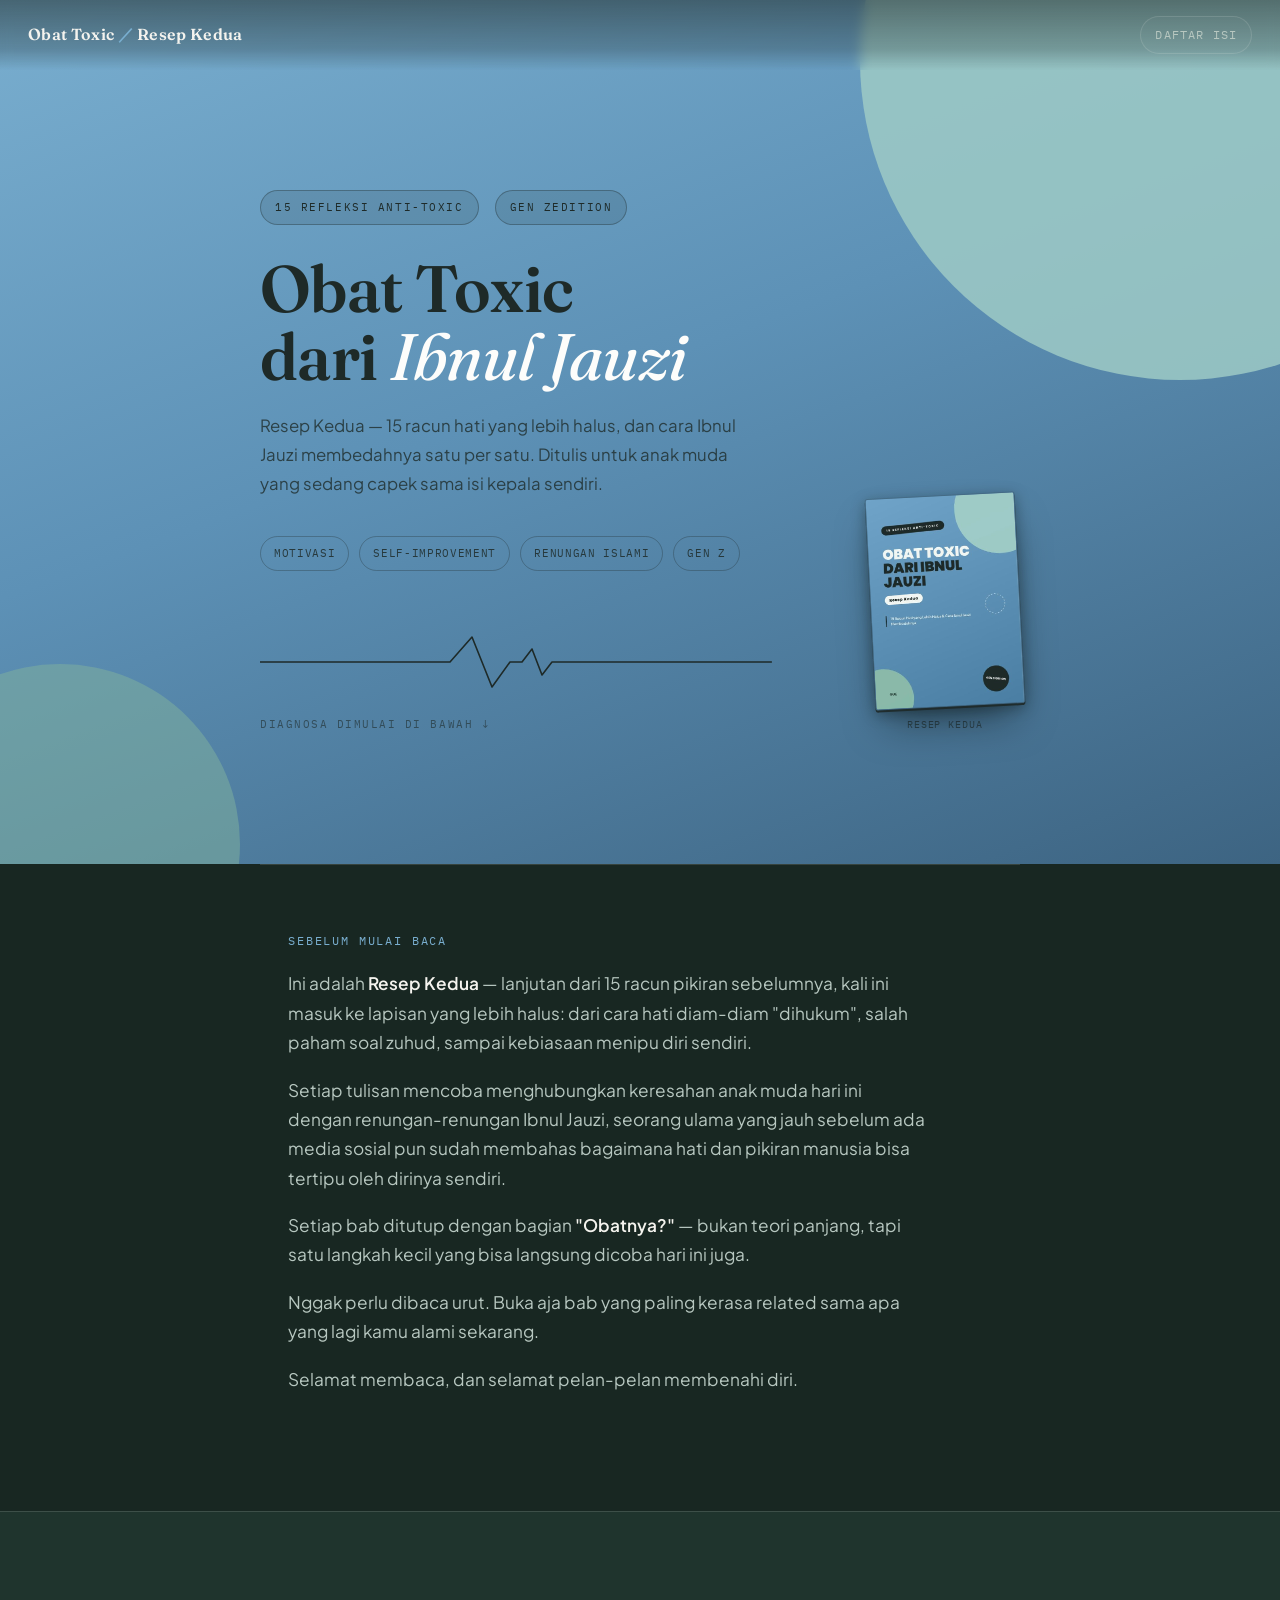
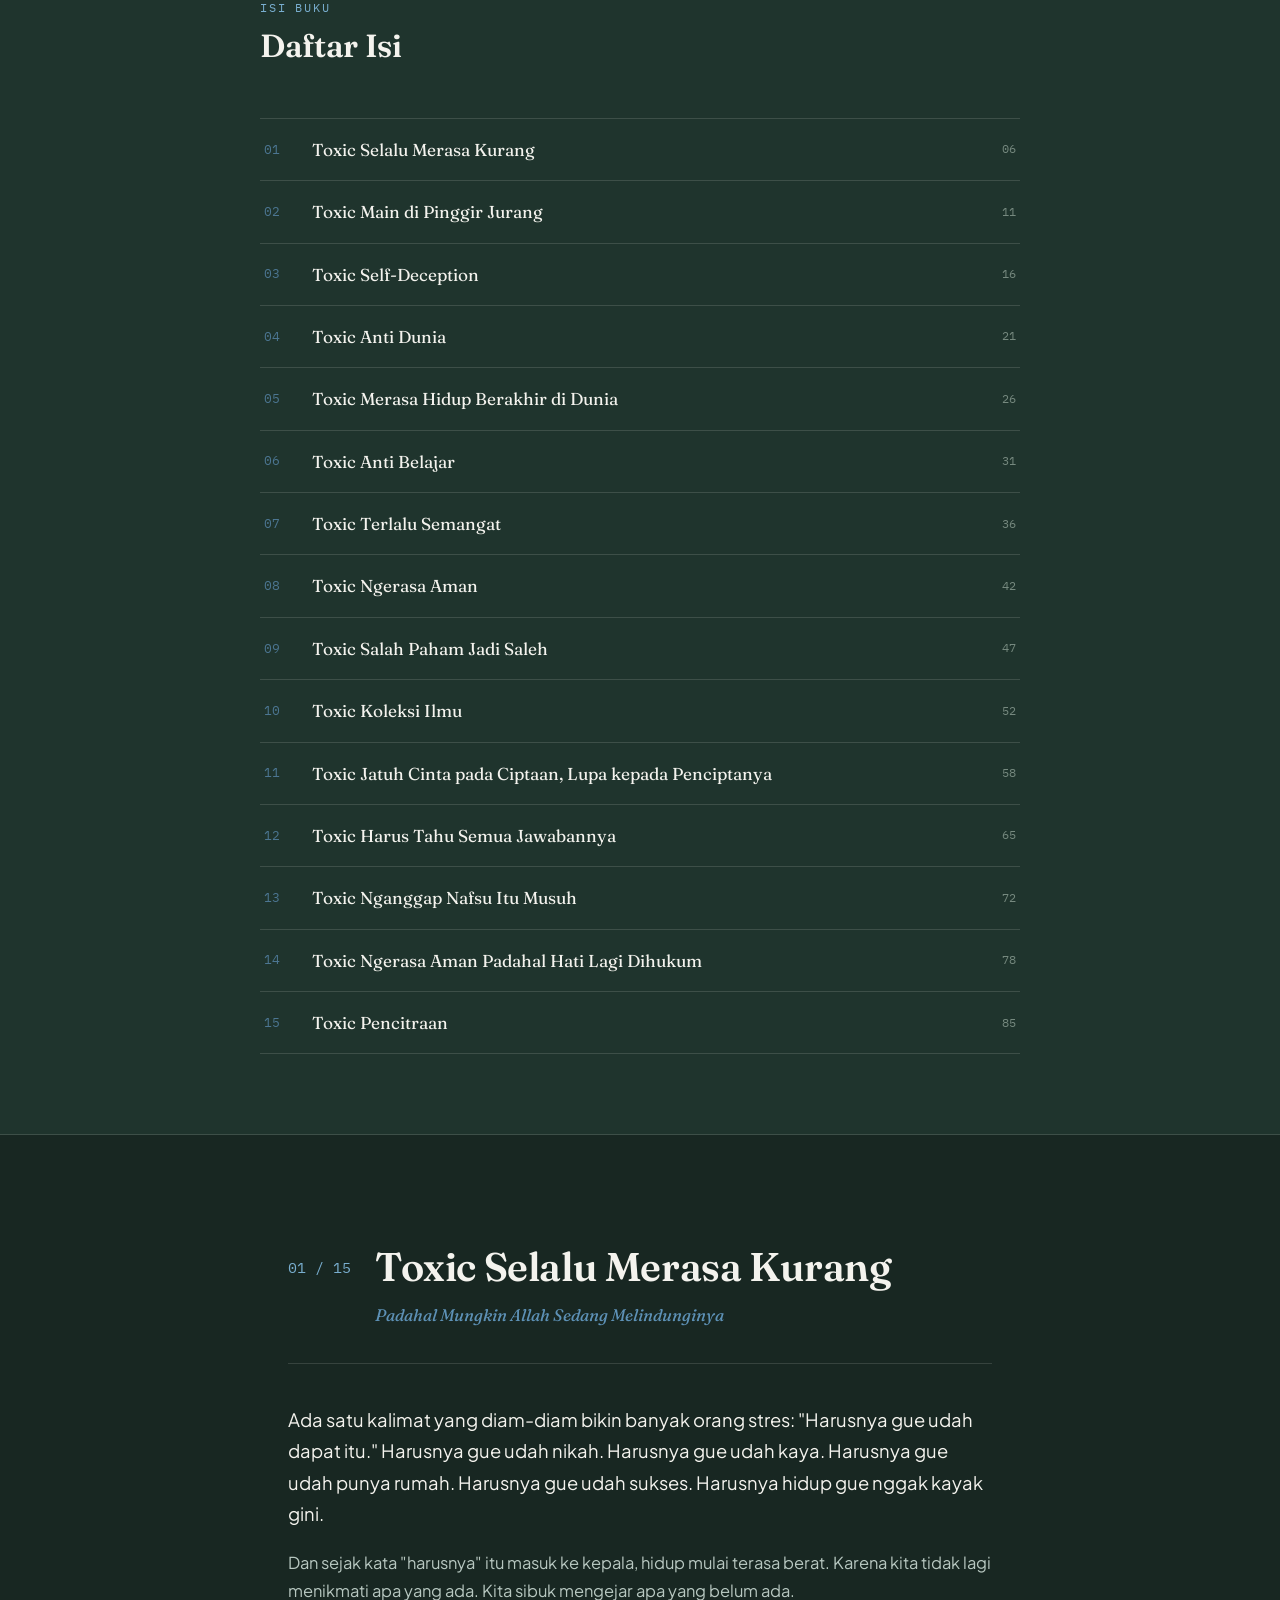
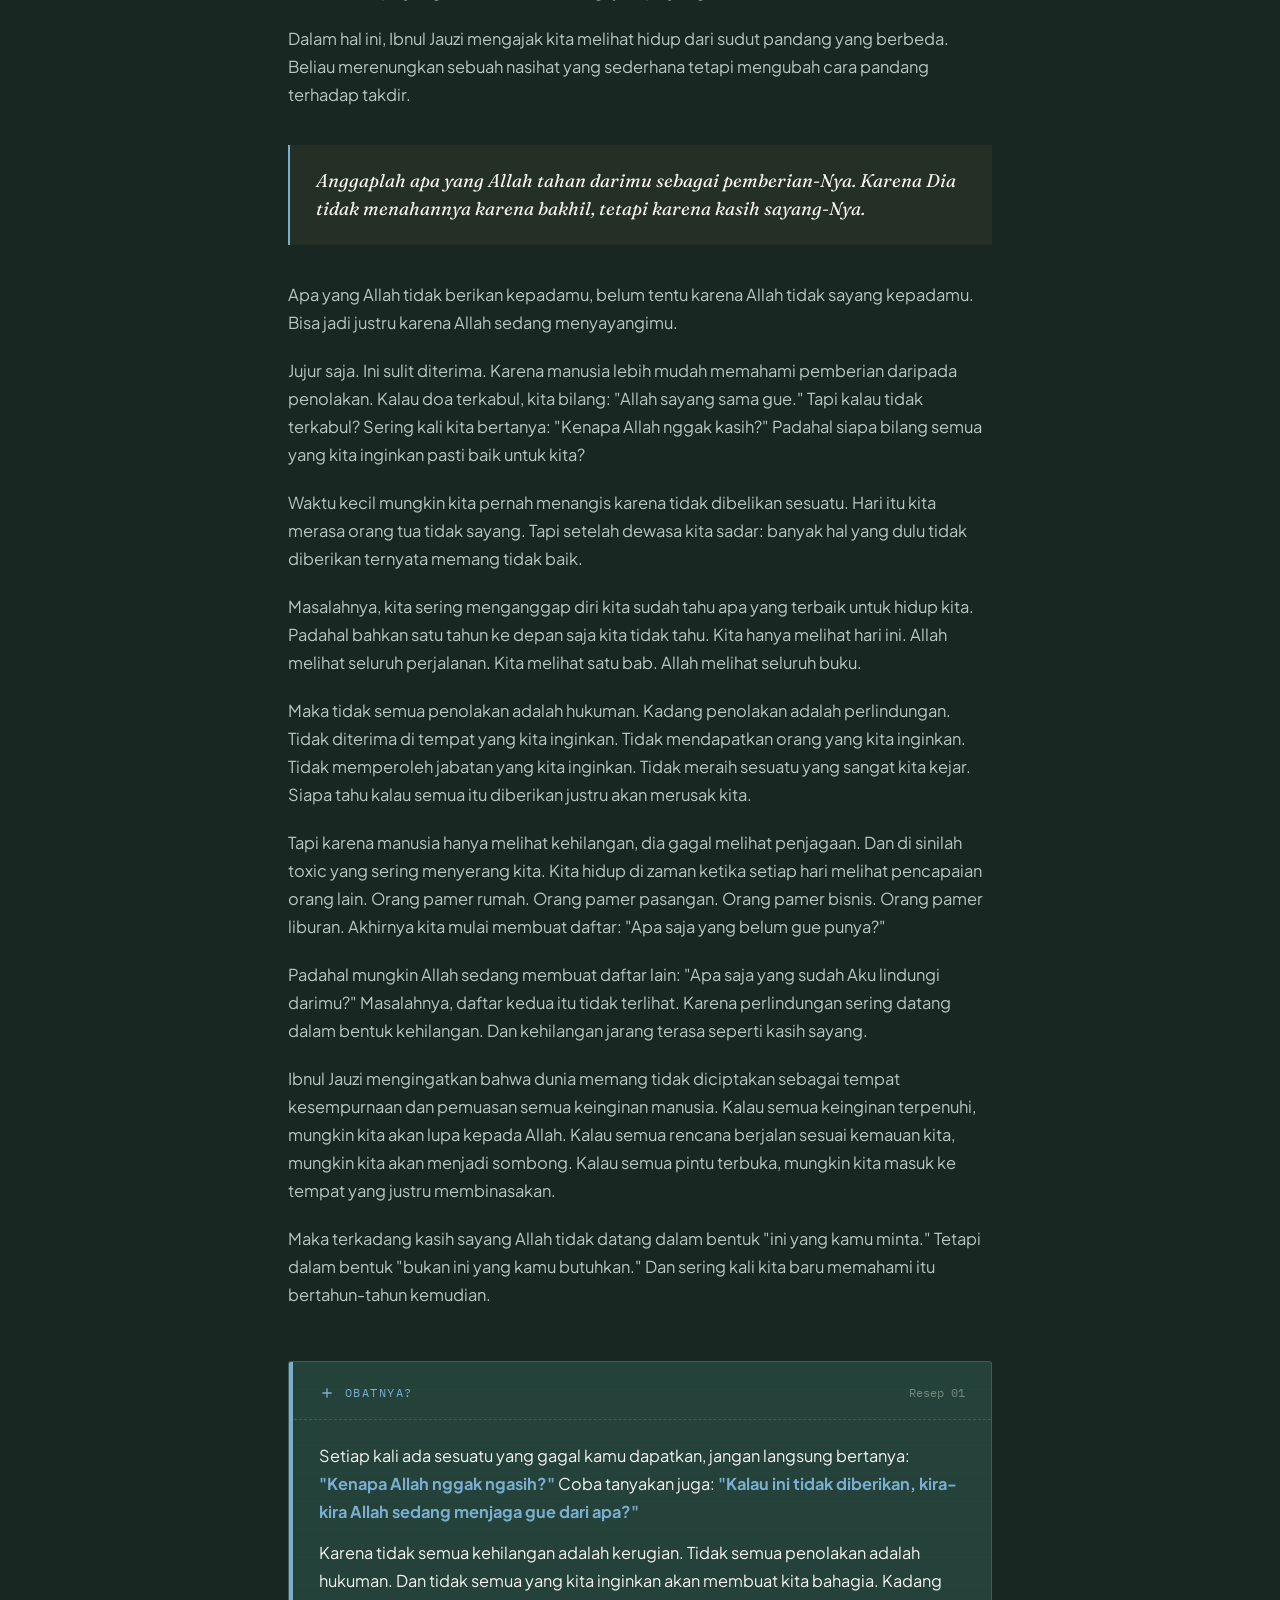
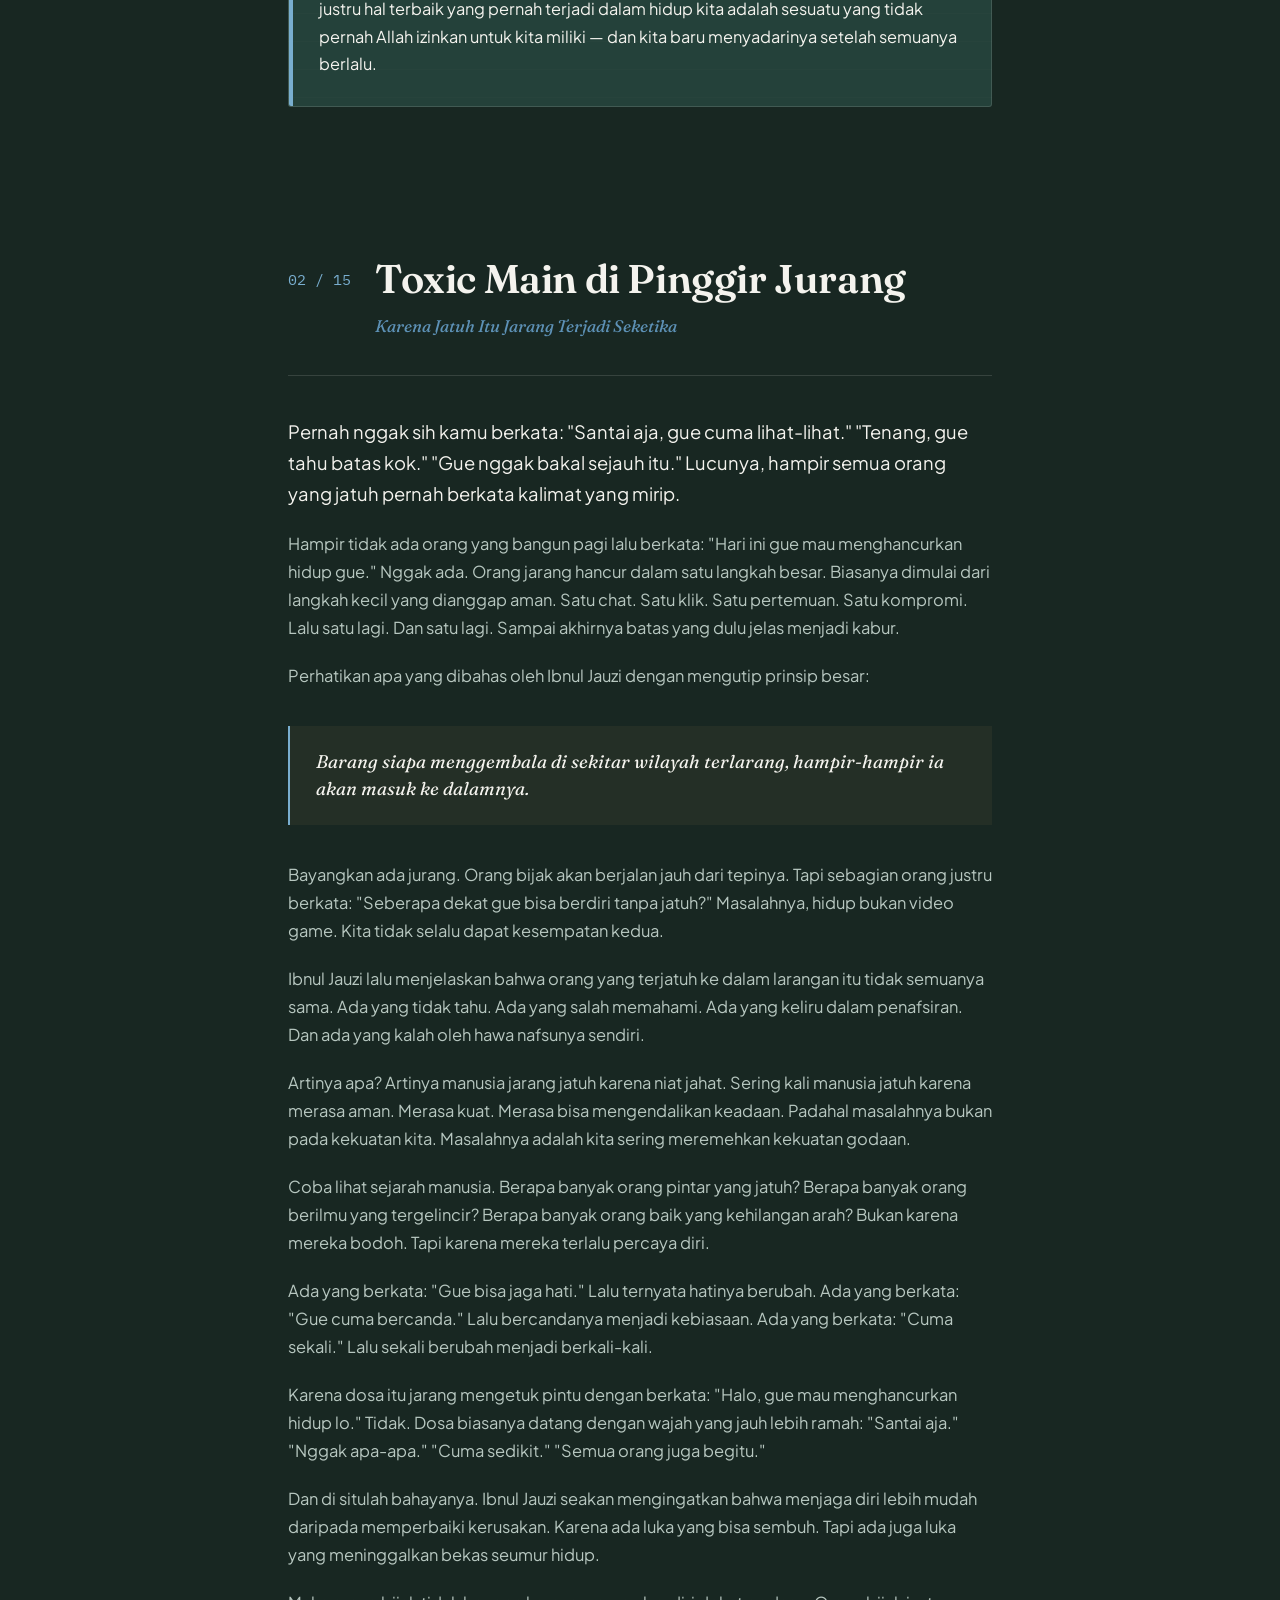
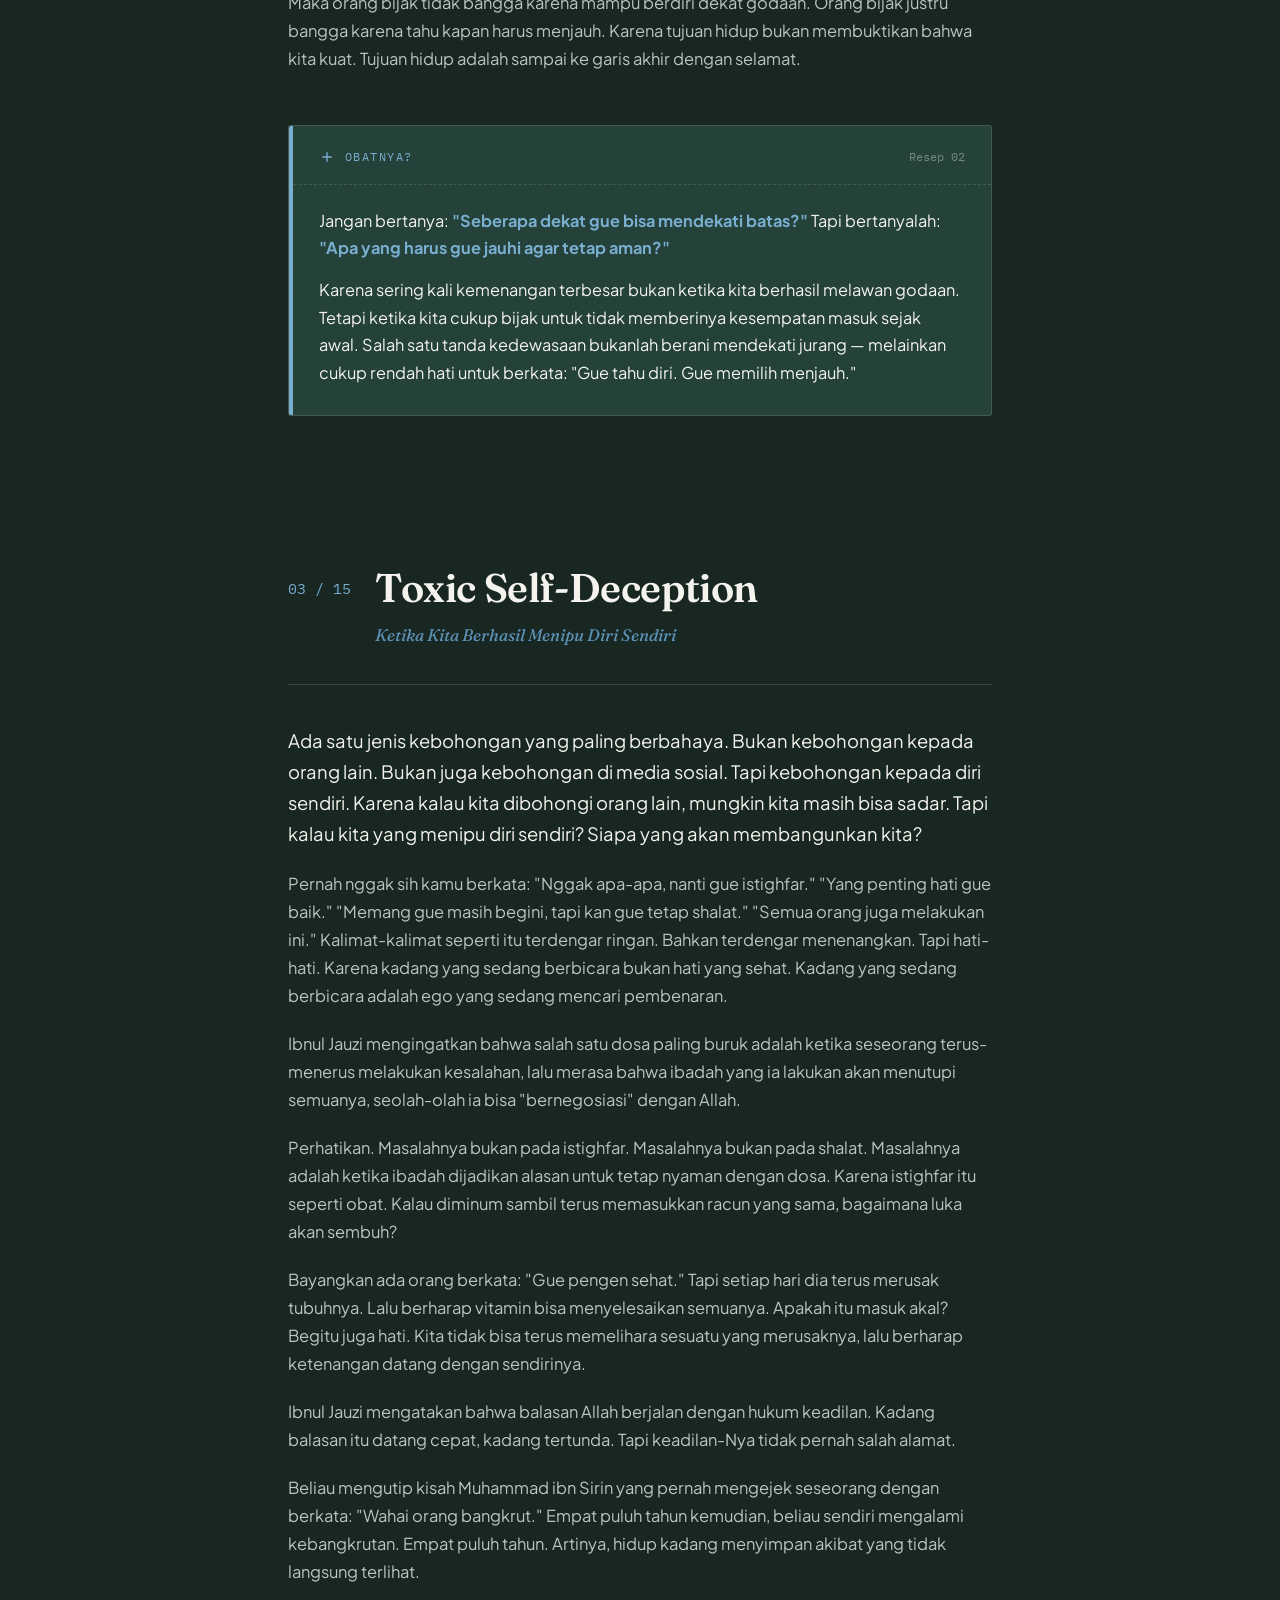
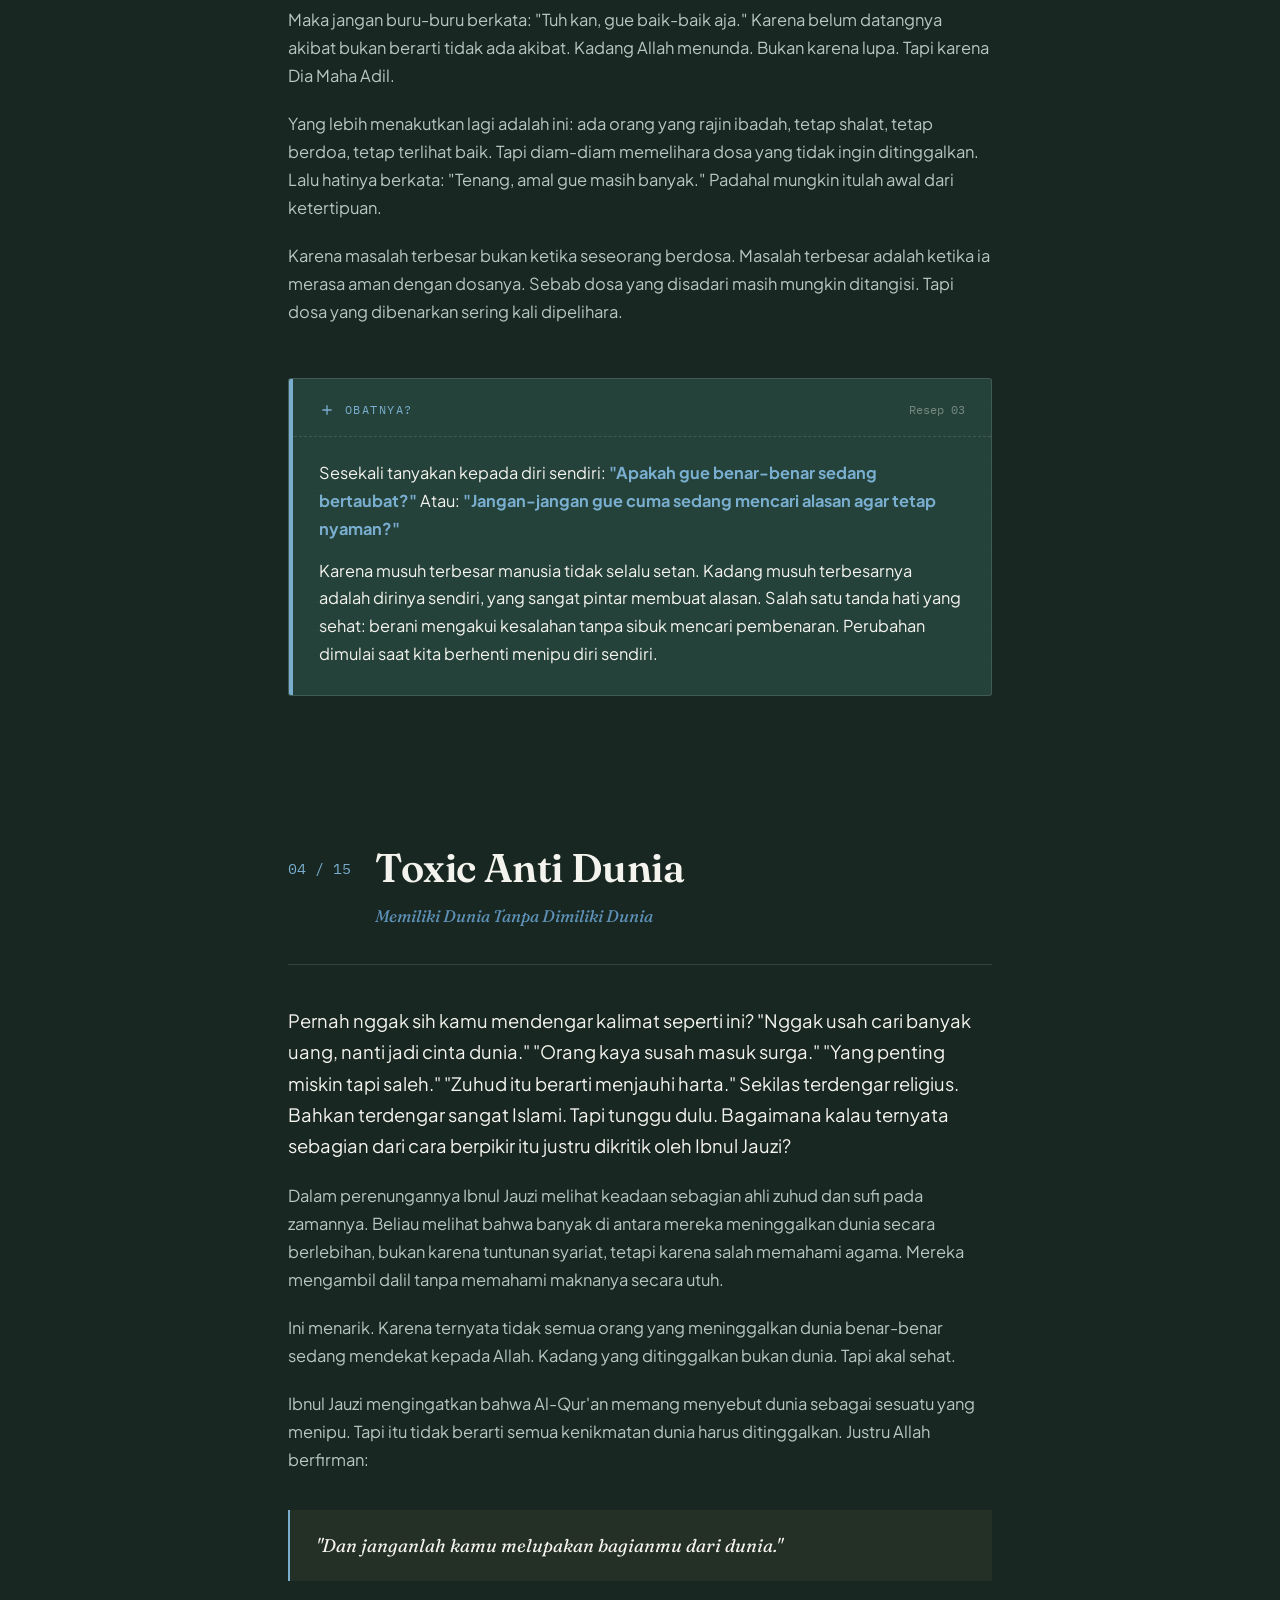
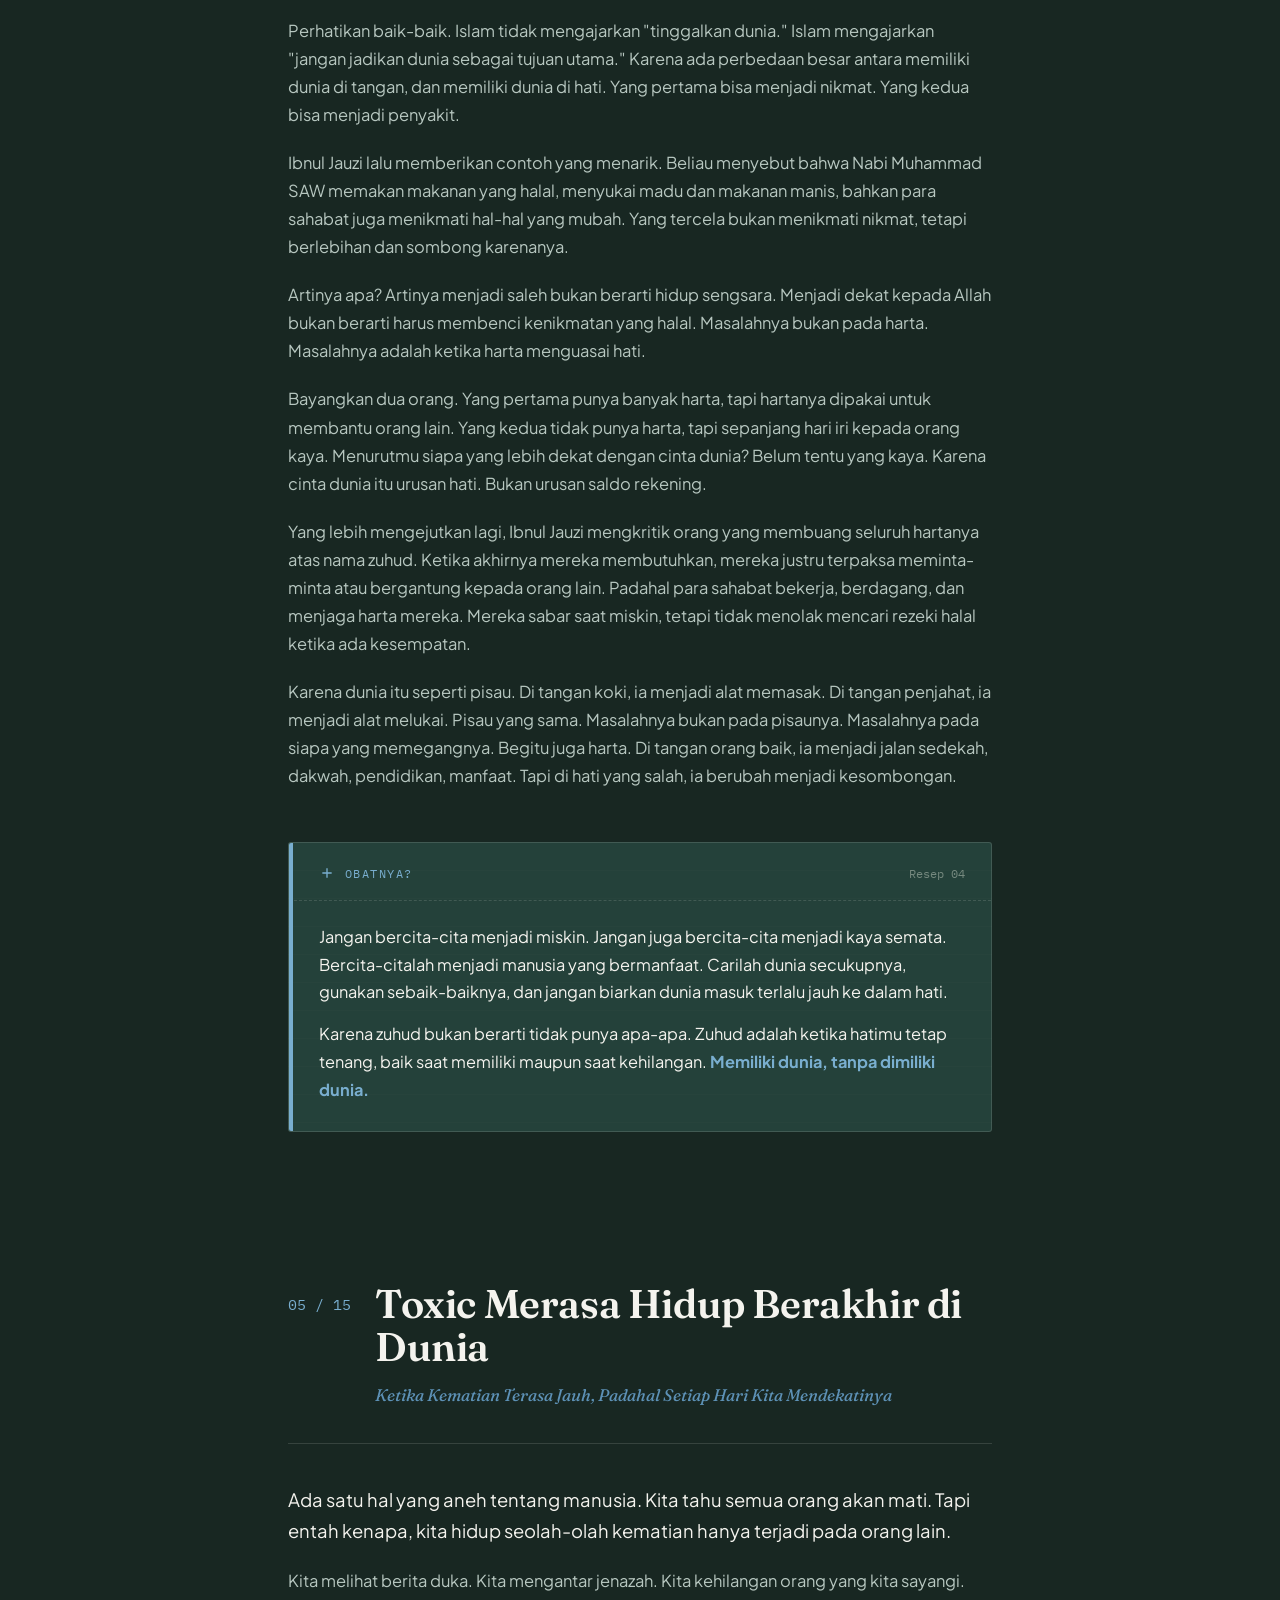
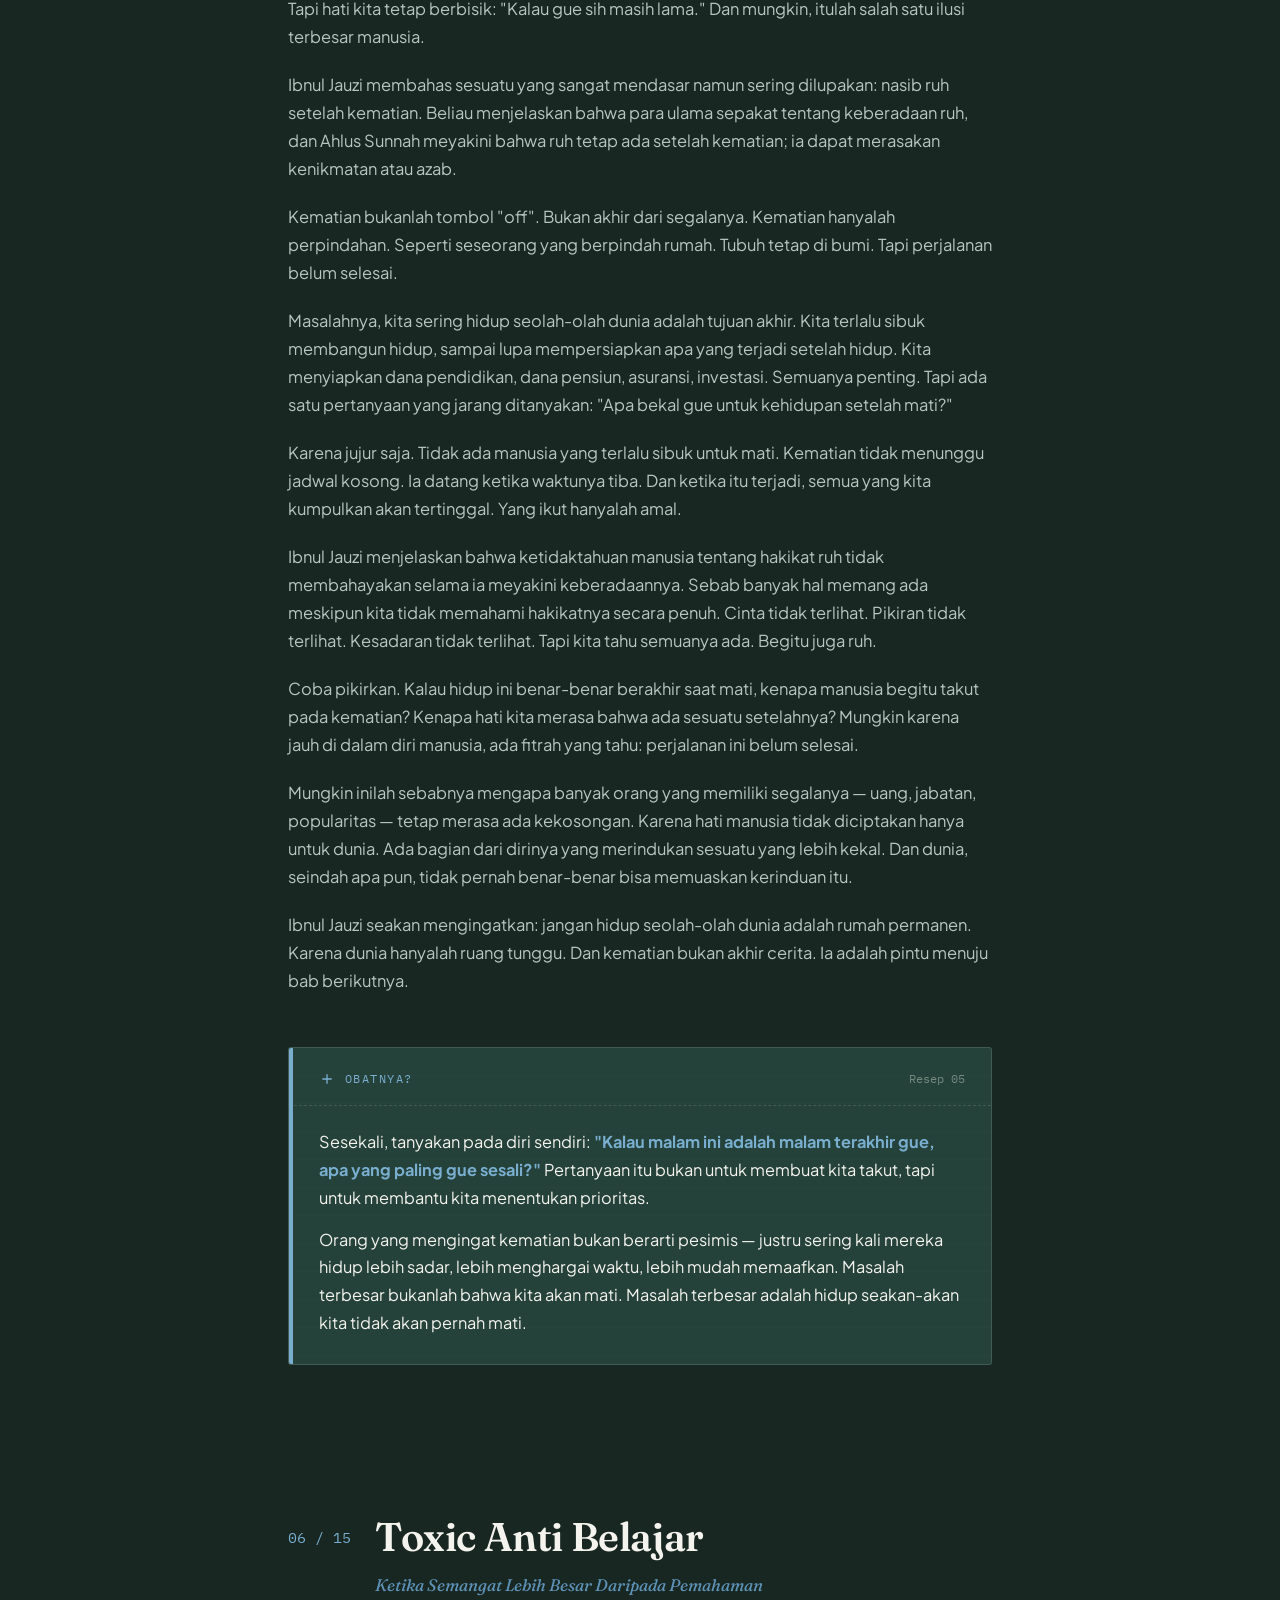
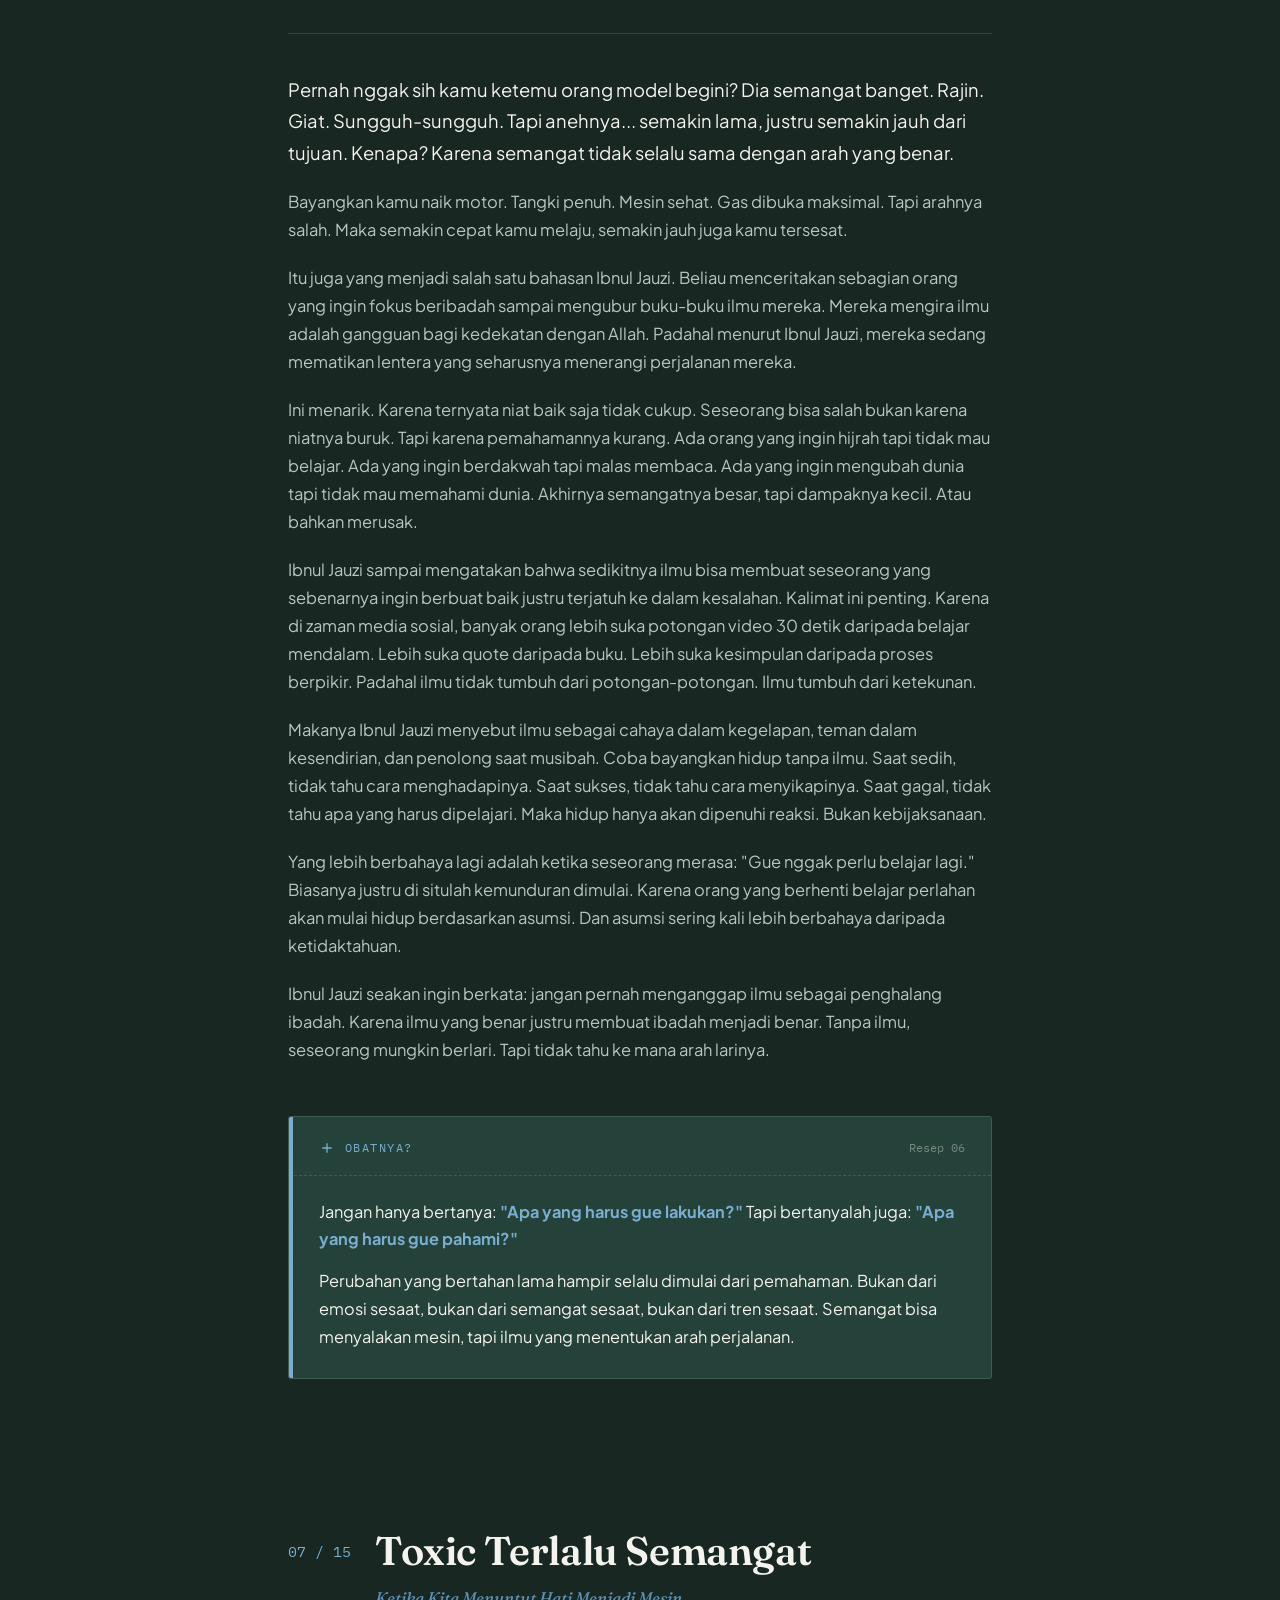
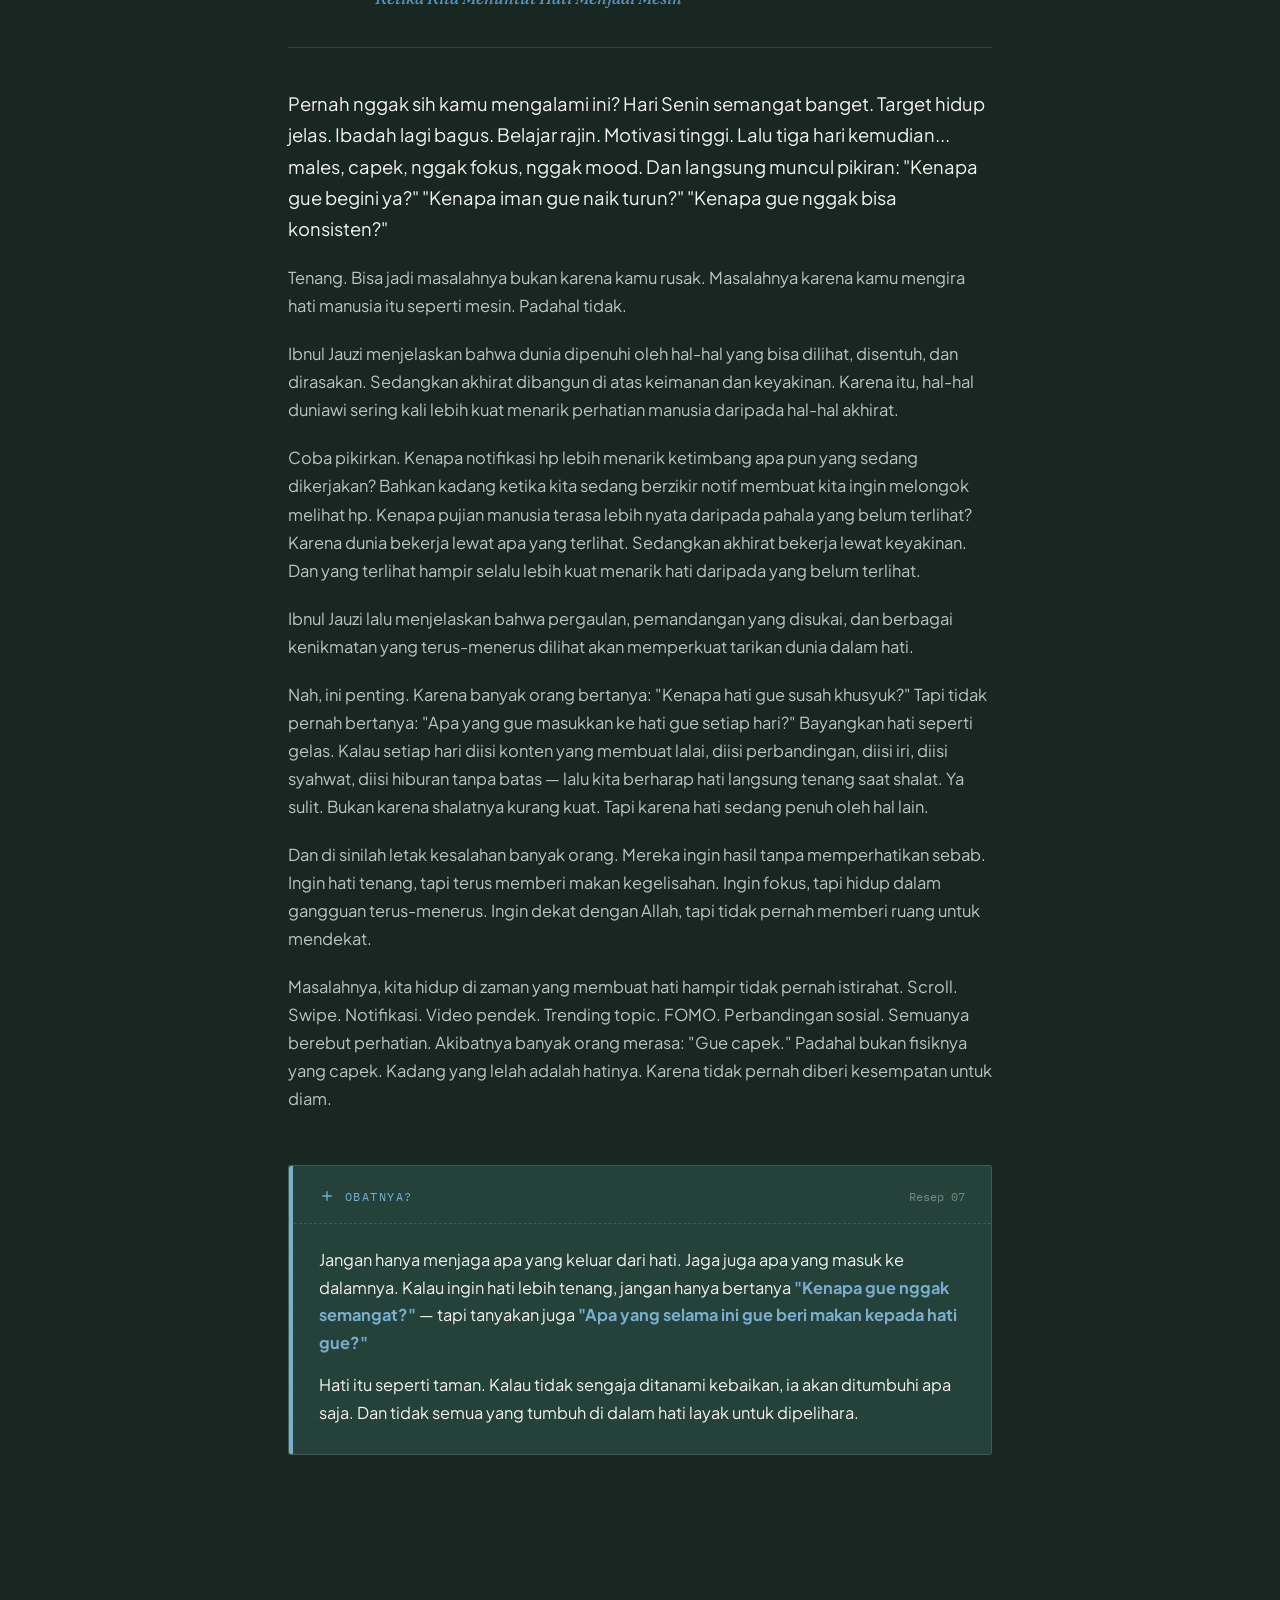
==== book.html @ f7cca3ee "Add files via upload" ====
<!DOCTYPE html>
<html lang="id">
<head>
<meta charset="UTF-8">
<meta name="viewport" content="width=device-width, initial-scale=1.0">
<title>Obat Toxic dari Ibnul Jauzi — Resep Kedua</title>
<link rel="preconnect" href="https://fonts.googleapis.com">
<link rel="preconnect" href="https://fonts.gstatic.com" crossorigin>
<link href="https://fonts.googleapis.com/css2?family=Fraunces:ital,opsz,wght@0,9..144,300;0,9..144,450;0,9..144,600;0,9..144,700;1,9..144,450;1,9..144,600&family=Plus+Jakarta+Sans:ital,wght@0,400;0,500;0,600;0,700;1,400&family=IBM+Plex+Mono:wght@400;500&display=swap" rel="stylesheet">
<style>
  :root{
    /* palette pulled directly from the book cover */
    --bg: #182722;
    --bg-alt: #1f342d;
    --panel: #24413a;
    --line: rgba(242,241,235,0.14);
    --ink: #f4f3ee;
    --ink-dim: #b7c7c0;
    --ink-faint: #76897f;
    --blue: #5d91b6;
    --blue-light: #79aecf;
    --blue-deep: #3d6482;
    --mint: #9ecbc6;
    --mint-deep: #7fb09f;
    --amber: #79aecf;      /* repointed to cover blue for label/accent text */
    --amber-dim: #4c7692;  /* repointed to cover blue-deep */
    --navy: #1e2a28;       /* the dark stamp/title-bar navy from the cover */
    --radius: 2px;
    --wrap: 760px;
  }

  *{box-sizing:border-box;}
  html{scroll-behavior:smooth;}
  body{
    margin:0;
    background:var(--bg);
    color:var(--ink);
    font-family:'Plus Jakarta Sans', sans-serif;
    line-height:1.7;
    -webkit-font-smoothing:antialiased;
  }
  ::selection{background:var(--amber); color:#1a1108;}

  h1,h2,h3,.display{
    font-family:'Fraunces', serif;
    font-weight:600;
    letter-spacing:-0.01em;
    color:var(--ink);
    margin:0;
  }

  .label{
    font-family:'IBM Plex Mono', monospace;
    font-size:0.72rem;
    letter-spacing:0.16em;
    text-transform:uppercase;
    color:var(--amber);
  }

  a{color:inherit;}
  img{max-width:100%;}

  /* ===== background texture ===== */
  body::before{
    content:"";
    position:fixed; inset:0;
    background:
      radial-gradient(ellipse 900px 500px at 15% -5%, rgba(93,145,182,0.22), transparent 60%),
      radial-gradient(ellipse 700px 600px at 100% 20%, rgba(158,203,198,0.12), transparent 55%);
    pointer-events:none;
    z-index:0;
  }

  /* ===== top nav ===== */
  .topbar{
    position:fixed; top:0; left:0; right:0;
    z-index:50;
    display:flex; align-items:center; justify-content:space-between;
    padding:16px 28px;
    background:linear-gradient(180deg, rgba(30,42,40,0.55), rgba(30,42,40,0.28) 70%, transparent);
    backdrop-filter:blur(6px);
  }
  .topbar .brand{
    font-family:'Fraunces', serif;
    font-weight:600;
    font-size:1rem;
    letter-spacing:0.02em;
  }
  .topbar .brand span{color:var(--amber);}
  .topbar .nav-toggle{
    font-family:'IBM Plex Mono', monospace;
    font-size:0.72rem;
    letter-spacing:0.1em;
    text-transform:uppercase;
    border:1px solid var(--line);
    padding:8px 14px;
    border-radius:20px;
    color:var(--ink-dim);
    cursor:pointer;
    background:rgba(255,255,255,0.02);
    transition:border-color .2s, color .2s;
  }
  .nav-toggle:hover{border-color:var(--amber); color:var(--amber);}

  /* ===== side index (desktop) ===== */
  .index-panel{
    position:fixed;
    top:0; right:-320px;
    width:300px; height:100%;
    background:var(--bg-alt);
    border-left:1px solid var(--line);
    z-index:60;
    padding:90px 26px 40px;
    overflow-y:auto;
    transition:right .35s cubic-bezier(.6,0,.2,1);
  }
  .index-panel.open{right:0;}
  .index-panel .label{margin-bottom:18px; display:block;}
  .index-list{list-style:none; margin:0; padding:0;}
  .index-list li{border-bottom:1px solid var(--line);}
  .index-list a{
    display:flex; gap:12px; align-items:baseline;
    padding:11px 2px;
    font-size:0.88rem;
    color:var(--ink-dim);
    text-decoration:none;
    transition:color .2s, padding-left .2s;
  }
  .index-list a:hover{color:var(--mint); padding-left:6px;}
  .index-list .num{
    font-family:'IBM Plex Mono', monospace;
    font-size:0.72rem;
    color:var(--amber-dim);
    flex-shrink:0;
  }
  .index-backdrop{
    position:fixed; inset:0; background:rgba(0,0,0,0.4);
    z-index:55; opacity:0; pointer-events:none; transition:opacity .3s;
  }
  .index-backdrop.open{opacity:1; pointer-events:auto;}

  /* ===== hero ===== */
  .hero{
    position:relative; z-index:1;
    min-height:96vh;
    display:flex; flex-direction:column; justify-content:center;
    padding:150px 28px 90px;
    overflow:hidden;
    background:linear-gradient(160deg, var(--blue-light) 0%, var(--blue) 45%, var(--blue-deep) 100%);
    isolation:isolate;
  }
  .hero::before, .hero::after{
    content:"";
    position:absolute;
    border-radius:50%;
    z-index:0;
    pointer-events:none;
  }
  .hero::before{
    width:640px; height:640px;
    top:-260px; right:-220px;
    background:var(--mint);
    opacity:0.85;
  }
  .hero::after{
    width:360px; height:360px;
    bottom:-160px; left:-120px;
    background:var(--mint-deep);
    opacity:0.55;
  }
  .hero-content{
    position:relative; z-index:2;
    max-width:var(--wrap);
    margin:0 auto;
    width:100%;
  }
  .hero .eyebrow{
    display:flex; align-items:center; gap:16px;
    margin-bottom:30px;
    flex-wrap:wrap;
  }
  .eyebrow .badge{
    display:inline-block;
    font-family:'IBM Plex Mono', monospace;
    font-size:0.7rem;
    letter-spacing:0.14em;
    text-transform:uppercase;
    color:var(--navy);
    background:rgba(30,42,40,0.12);
    border:1px solid rgba(30,42,40,0.35);
    padding:7px 14px;
    border-radius:20px;
  }
  .hero-grid{
    display:flex;
    align-items:flex-end;
    gap:40px;
  }
  .hero-text{flex:1; min-width:260px;}
  .hero h1{
    font-size:clamp(2.4rem, 6.4vw, 4.1rem);
    line-height:1.03;
    font-weight:600;
    color:var(--navy);
  }
  .hero h1 em{
    font-style:italic;
    font-weight:450;
    color:#fdfdfb;
  }
  .hero .sub{
    margin-top:22px;
    max-width:480px;
    color:rgba(30,42,40,0.78);
    font-size:1.05rem;
  }
  .hero .meta-row{
    margin-top:38px;
    display:flex; flex-wrap:wrap; gap:10px;
  }
  .pill{
    font-family:'IBM Plex Mono', monospace;
    font-size:0.7rem;
    letter-spacing:0.06em;
    text-transform:uppercase;
    border:1px solid rgba(30,42,40,0.3);
    padding:7px 13px;
    border-radius:20px;
    color:rgba(30,42,40,0.85);
  }

  /* small book cover thumbnail beside the title */
  .book-thumb{
    flex-shrink:0;
    width:150px;
    display:flex;
    flex-direction:column;
    align-items:center;
    gap:10px;
  }
  .book-thumb img{
    width:100%;
    display:block;
    border-radius:3px;
    box-shadow:
      0 2px 0 rgba(30,42,40,0.9),
      0 22px 40px -12px rgba(10,16,15,0.55),
      0 4px 14px rgba(10,16,15,0.35);
    transform:rotate(-3deg);
    transition:transform .35s ease;
    border:1px solid rgba(30,42,40,0.25);
  }
  .book-thumb:hover img{transform:rotate(0deg) translateY(-4px);}
  .book-thumb .cap{
    font-family:'IBM Plex Mono', monospace;
    font-size:0.62rem;
    letter-spacing:0.1em;
    text-transform:uppercase;
    color:rgba(30,42,40,0.65);
    text-align:center;
  }
  @media (max-width:640px){
    .hero-grid{flex-direction:column-reverse; align-items:flex-start; gap:26px;}
    .book-thumb{width:118px; align-self:flex-start;}
  }

  /* pulse line */
  .pulse-wrap{
    margin-top:56px;
    width:100%;
    max-width:560px;
  }
  .pulse-wrap svg{width:100%; height:auto; display:block;}
  .pulse-line{
    fill:none;
    stroke:var(--navy);
    stroke-width:1.6;
    stroke-linecap:round;
    stroke-linejoin:round;
    stroke-dasharray:600;
    stroke-dashoffset:600;
    animation:draw 3.2s ease-out forwards .3s;
  }
  @keyframes draw{ to{stroke-dashoffset:0;} }
  .scroll-cue{
    margin-top:18px;
    font-family:'IBM Plex Mono', monospace;
    font-size:0.68rem;
    letter-spacing:0.14em;
    text-transform:uppercase;
    color:rgba(30,42,40,0.6);
  }

  /* ===== intro / sebelum mulai baca ===== */
  .intro{
    position:relative; z-index:1;
    max-width:var(--wrap);
    margin:0 auto;
    padding:60px 28px 100px;
    border-top:1px solid var(--line);
  }
  .intro .label{margin-bottom:22px;}
  .intro p{
    font-size:1.08rem;
    color:var(--ink-dim);
    max-width:640px;
  }
  .intro p + p{margin-top:18px;}
  .intro strong{color:var(--ink); font-weight:600;}

  /* ===== table of contents ===== */
  .toc{
    position:relative; z-index:1;
    background:var(--bg-alt);
    border-top:1px solid var(--line);
    border-bottom:1px solid var(--line);
    padding:80px 28px;
  }
  .toc-inner{max-width:var(--wrap); margin:0 auto;}
  .toc .label{margin-bottom:8px;}
  .toc h2{font-size:2rem; margin-bottom:44px; font-weight:600;}
  .toc-grid{
    display:grid;
    grid-template-columns:1fr;
    border-top:1px solid var(--line);
  }
  .toc-item{
    display:flex; align-items:center; gap:22px;
    padding:16px 4px;
    border-bottom:1px solid var(--line);
    text-decoration:none;
    transition:padding-left .25s;
  }
  .toc-item:hover{padding-left:10px;}
  .toc-item:hover .toc-title{color:var(--mint);}
  .toc-item .toc-num{
    font-family:'IBM Plex Mono', monospace;
    font-size:0.8rem;
    color:var(--amber-dim);
    width:26px;
    flex-shrink:0;
  }
  .toc-item .toc-title{
    font-family:'Fraunces', serif;
    font-size:1.08rem;
    color:var(--ink);
    transition:color .2s;
    flex:1;
  }
  .toc-item .toc-page{
    font-family:'IBM Plex Mono', monospace;
    font-size:0.75rem;
    color:var(--ink-faint);
  }

  /* ===== chapters ===== */
  .chapter{
    position:relative; z-index:1;
    max-width:var(--wrap);
    margin:0 auto;
    padding:110px 28px 40px;
    scroll-margin-top:80px;
    opacity:0; transform:translateY(18px);
    transition:opacity .7s ease, transform .7s ease;
  }
  .chapter.in-view{opacity:1; transform:translateY(0);}

  .chapter-head{
    display:flex; align-items:flex-start; gap:24px;
    padding-bottom:34px;
    border-bottom:1px solid var(--line);
    margin-bottom:40px;
  }
  .chapter-head .big-num{
    font-family:'IBM Plex Mono', monospace;
    font-size:0.95rem;
    color:var(--amber);
    padding-top:10px;
    flex-shrink:0;
  }
  .chapter-head h2{
    font-size:clamp(1.8rem, 4vw, 2.5rem);
    line-height:1.08;
    font-weight:600;
  }
  .chapter-head .chapter-sub{
    margin-top:12px;
    font-style:italic;
    color:var(--blue);
    font-family:'Fraunces', serif;
    font-weight:450;
    font-size:1.05rem;
  }

  .chapter-body p{
    margin:0 0 20px;
    color:var(--ink-dim);
    font-size:1.03rem;
  }
  .chapter-body p.lede{
    color:var(--ink);
    font-size:1.15rem;
  }
  .chapter-body p.tight{ margin-bottom:4px; }

  .chapter-body blockquote{
    margin:36px 0;
    padding:22px 26px;
    border-left:2px solid var(--amber);
    background:rgba(227,177,102,0.06);
    font-family:'Fraunces', serif;
    font-style:italic;
    font-size:1.15rem;
    color:var(--ink);
    line-height:1.5;
  }

  /* resep card — the signature element */
  .resep{
    margin-top:52px;
    border:1px solid var(--line);
    background:
      repeating-linear-gradient(180deg, transparent, transparent 27px, rgba(242,237,225,0.025) 28px),
      var(--panel);
    border-radius:3px;
    padding:0;
    position:relative;
    overflow:hidden;
  }
  .resep::before{
    content:"";
    position:absolute; left:0; top:0; bottom:0; width:4px;
    background:var(--amber);
  }
  .resep-head{
    display:flex; align-items:center; justify-content:space-between;
    padding:20px 26px 16px 30px;
    border-bottom:1px dashed var(--line);
  }
  .resep-head .rx{
    display:flex; align-items:center; gap:10px;
    font-family:'IBM Plex Mono', monospace;
    font-size:0.78rem;
    letter-spacing:0.12em;
    text-transform:uppercase;
    color:var(--amber);
  }
  .resep-head .rx svg{width:16px; height:16px;}
  .resep-head .resep-no{
    font-family:'IBM Plex Mono', monospace;
    font-size:0.72rem;
    color:var(--ink-faint);
  }
  .resep-body{
    padding:22px 30px 28px;
  }
  .resep-body p{
    color:var(--ink);
    font-size:1.02rem;
    margin:0 0 14px;
  }
  .resep-body p:last-child{margin-bottom:0;}
  .resep-body strong{color:var(--amber);}

  .chapter-close{
    margin-top:22px;
    padding-top:22px;
    text-align:right;
    font-family:'IBM Plex Mono', monospace;
    font-size:0.68rem;
    letter-spacing:0.12em;
    text-transform:uppercase;
    color:var(--ink-faint);
  }

  /* ===== closing / about ===== */
  .closing{
    position:relative; z-index:1;
    background:var(--bg-alt);
    border-top:1px solid var(--line);
    padding:110px 28px 60px;
    text-align:center;
  }
  .closing-inner{max-width:600px; margin:0 auto;}
  .closing h2{font-size:1.9rem; margin-bottom:22px;}
  .closing p{color:var(--ink-dim); font-size:1.05rem; margin-bottom:14px;}

  .about{
    max-width:var(--wrap);
    margin:0 auto;
    padding:70px 28px 90px;
    position:relative; z-index:1;
  }
  .about .label{margin-bottom:16px;}
  .about h3{font-size:1.3rem; margin-bottom:18px; font-weight:600;}
  .about p{color:var(--ink-dim); margin-bottom:24px; max-width:560px;}
  .tags{display:flex; flex-wrap:wrap; gap:10px;}

  footer{
    padding:34px 28px 50px;
    text-align:center;
    font-family:'IBM Plex Mono', monospace;
    font-size:0.7rem;
    letter-spacing:0.08em;
    color:var(--ink-faint);
    position:relative; z-index:1;
  }

  @media (max-width:640px){
    .topbar{padding:14px 18px;}
    .hero{padding:120px 20px 60px;}
    .chapter{padding:80px 20px 20px;}
    .chapter-head{gap:14px;}
    .toc, .intro, .closing, .about{padding-left:20px; padding-right:20px;}
    .resep-head, .resep-body{padding-left:20px; padding-right:20px;}
    .index-panel{width:82%; right:-100%;}
  }

  @media (prefers-reduced-motion: reduce){
    html{scroll-behavior:auto;}
    .pulse-line{animation:none; stroke-dashoffset:0;}
    .chapter{opacity:1; transform:none; transition:none;}
  }
</style>
</head>
<body>

<div class="topbar">
  <div class="brand">Obat Toxic <span>／</span> Resep Kedua</div>
  <div class="nav-toggle" id="navToggle">Daftar Isi</div>
</div>

<div class="index-backdrop" id="indexBackdrop"></div>
<nav class="index-panel" id="indexPanel">
  <span class="label">Daftar Isi</span>
  <ul class="index-list">
    <li><a href="#ch1"><span class="num">01</span> Toxic Selalu Merasa Kurang</a></li>
    <li><a href="#ch2"><span class="num">02</span> Toxic Main di Pinggir Jurang</a></li>
    <li><a href="#ch3"><span class="num">03</span> Toxic Self-Deception</a></li>
    <li><a href="#ch4"><span class="num">04</span> Toxic Anti Dunia</a></li>
    <li><a href="#ch5"><span class="num">05</span> Toxic Merasa Hidup Berakhir di Dunia</a></li>
    <li><a href="#ch6"><span class="num">06</span> Toxic Anti Belajar</a></li>
    <li><a href="#ch7"><span class="num">07</span> Toxic Terlalu Semangat</a></li>
    <li><a href="#ch8"><span class="num">08</span> Toxic Ngerasa Aman</a></li>
    <li><a href="#ch9"><span class="num">09</span> Toxic Salah Paham Jadi Saleh</a></li>
    <li><a href="#ch10"><span class="num">10</span> Toxic Koleksi Ilmu</a></li>
    <li><a href="#ch11"><span class="num">11</span> Toxic Jatuh Cinta pada Ciptaan</a></li>
    <li><a href="#ch12"><span class="num">12</span> Toxic Harus Tahu Semua Jawabannya</a></li>
    <li><a href="#ch13"><span class="num">13</span> Toxic Nganggap Nafsu Itu Musuh</a></li>
    <li><a href="#ch14"><span class="num">14</span> Toxic Ngerasa Aman Padahal Dihukum</a></li>
    <li><a href="#ch15"><span class="num">15</span> Toxic Pencitraan</a></li>
  </ul>
</nav>

<!-- ============ HERO ============ -->
<section class="hero">
  <div class="hero-content">
    <div class="eyebrow">
      <span class="badge">15 Refleksi Anti-Toxic</span>
      <span class="badge">Gen Zedition</span>
    </div>
    <div class="hero-grid">
      <div class="hero-text">
        <h1>Obat Toxic<br>dari <em>Ibnul Jauzi</em></h1>
        <p class="sub">Resep Kedua — 15 racun hati yang lebih halus, dan cara Ibnul Jauzi membedahnya satu per satu. Ditulis untuk anak muda yang sedang capek sama isi kepala sendiri.</p>
        <div class="meta-row">
          <span class="pill">Motivasi</span>
          <span class="pill">Self-Improvement</span>
          <span class="pill">Renungan Islami</span>
          <span class="pill">Gen Z</span>
        </div>
        <div class="pulse-wrap">
          <svg viewBox="0 0 560 70" xmlns="http://www.w3.org/2000/svg">
            <path class="pulse-line" d="M0 35 H190 L212 10 L232 60 L250 35 L262 35 L272 22 L282 48 L292 35 H560" />
          </svg>
          <div class="scroll-cue">Diagnosa dimulai di bawah ↓</div>
        </div>
      </div>
      <div class="book-thumb">
        <img src="[data-uri]" alt="Sampul buku Obat Toxic dari Ibnul Jauzi — Resep Kedua">
        <span class="cap">Resep Kedua</span>
      </div>
    </div>
  </div>
</section>

<!-- ============ INTRO ============ -->
<section class="intro">
  <span class="label">Sebelum Mulai Baca</span>
  <p>Ini adalah <strong>Resep Kedua</strong> — lanjutan dari 15 racun pikiran sebelumnya, kali ini masuk ke lapisan yang lebih halus: dari cara hati diam-diam "dihukum", salah paham soal zuhud, sampai kebiasaan menipu diri sendiri.</p>
  <p>Setiap tulisan mencoba menghubungkan keresahan anak muda hari ini dengan renungan-renungan Ibnul Jauzi, seorang ulama yang jauh sebelum ada media sosial pun sudah membahas bagaimana hati dan pikiran manusia bisa tertipu oleh dirinya sendiri.</p>
  <p>Setiap bab ditutup dengan bagian <strong>"Obatnya?"</strong> — bukan teori panjang, tapi satu langkah kecil yang bisa langsung dicoba hari ini juga.</p>
  <p>Nggak perlu dibaca urut. Buka aja bab yang paling kerasa related sama apa yang lagi kamu alami sekarang.</p>
  <p>Selamat membaca, dan selamat pelan-pelan membenahi diri.</p>
</section>

<!-- ============ TOC ============ -->
<section class="toc">
  <div class="toc-inner">
    <span class="label">Isi Buku</span>
    <h2>Daftar Isi</h2>
    <div class="toc-grid">
      <a class="toc-item" href="#ch1"><span class="toc-num">01</span><span class="toc-title">Toxic Selalu Merasa Kurang</span><span class="toc-page">06</span></a>
      <a class="toc-item" href="#ch2"><span class="toc-num">02</span><span class="toc-title">Toxic Main di Pinggir Jurang</span><span class="toc-page">11</span></a>
      <a class="toc-item" href="#ch3"><span class="toc-num">03</span><span class="toc-title">Toxic Self-Deception</span><span class="toc-page">16</span></a>
      <a class="toc-item" href="#ch4"><span class="toc-num">04</span><span class="toc-title">Toxic Anti Dunia</span><span class="toc-page">21</span></a>
      <a class="toc-item" href="#ch5"><span class="toc-num">05</span><span class="toc-title">Toxic Merasa Hidup Berakhir di Dunia</span><span class="toc-page">26</span></a>
      <a class="toc-item" href="#ch6"><span class="toc-num">06</span><span class="toc-title">Toxic Anti Belajar</span><span class="toc-page">31</span></a>
      <a class="toc-item" href="#ch7"><span class="toc-num">07</span><span class="toc-title">Toxic Terlalu Semangat</span><span class="toc-page">36</span></a>
      <a class="toc-item" href="#ch8"><span class="toc-num">08</span><span class="toc-title">Toxic Ngerasa Aman</span><span class="toc-page">42</span></a>
      <a class="toc-item" href="#ch9"><span class="toc-num">09</span><span class="toc-title">Toxic Salah Paham Jadi Saleh</span><span class="toc-page">47</span></a>
      <a class="toc-item" href="#ch10"><span class="toc-num">10</span><span class="toc-title">Toxic Koleksi Ilmu</span><span class="toc-page">52</span></a>
      <a class="toc-item" href="#ch11"><span class="toc-num">11</span><span class="toc-title">Toxic Jatuh Cinta pada Ciptaan, Lupa kepada Penciptanya</span><span class="toc-page">58</span></a>
      <a class="toc-item" href="#ch12"><span class="toc-num">12</span><span class="toc-title">Toxic Harus Tahu Semua Jawabannya</span><span class="toc-page">65</span></a>
      <a class="toc-item" href="#ch13"><span class="toc-num">13</span><span class="toc-title">Toxic Nganggap Nafsu Itu Musuh</span><span class="toc-page">72</span></a>
      <a class="toc-item" href="#ch14"><span class="toc-num">14</span><span class="toc-title">Toxic Ngerasa Aman Padahal Hati Lagi Dihukum</span><span class="toc-page">78</span></a>
      <a class="toc-item" href="#ch15"><span class="toc-num">15</span><span class="toc-title">Toxic Pencitraan</span><span class="toc-page">85</span></a>
    </div>
  </div>
</section>

<!-- ============ CH 1 ============ -->
<article class="chapter" id="ch1">
  <div class="chapter-head">
    <span class="big-num">01 / 15</span>
    <div>
      <h2>Toxic Selalu Merasa Kurang</h2>
      <div class="chapter-sub">Padahal Mungkin Allah Sedang Melindunginya</div>
    </div>
  </div>
  <div class="chapter-body">
    <p class="lede">Ada satu kalimat yang diam-diam bikin banyak orang stres: "Harusnya gue udah dapat itu." Harusnya gue udah nikah. Harusnya gue udah kaya. Harusnya gue udah punya rumah. Harusnya gue udah sukses. Harusnya hidup gue nggak kayak gini.</p>
    <p>Dan sejak kata "harusnya" itu masuk ke kepala, hidup mulai terasa berat. Karena kita tidak lagi menikmati apa yang ada. Kita sibuk mengejar apa yang belum ada.</p>
    <p>Dalam hal ini, Ibnul Jauzi mengajak kita melihat hidup dari sudut pandang yang berbeda. Beliau merenungkan sebuah nasihat yang sederhana tetapi mengubah cara pandang terhadap takdir.</p>
    <blockquote>Anggaplah apa yang Allah tahan darimu sebagai pemberian-Nya. Karena Dia tidak menahannya karena bakhil, tetapi karena kasih sayang-Nya.</blockquote>
    <p>Apa yang Allah tidak berikan kepadamu, belum tentu karena Allah tidak sayang kepadamu. Bisa jadi justru karena Allah sedang menyayangimu.</p>
    <p>Jujur saja. Ini sulit diterima. Karena manusia lebih mudah memahami pemberian daripada penolakan. Kalau doa terkabul, kita bilang: "Allah sayang sama gue." Tapi kalau tidak terkabul? Sering kali kita bertanya: "Kenapa Allah nggak kasih?" Padahal siapa bilang semua yang kita inginkan pasti baik untuk kita?</p>
    <p>Waktu kecil mungkin kita pernah menangis karena tidak dibelikan sesuatu. Hari itu kita merasa orang tua tidak sayang. Tapi setelah dewasa kita sadar: banyak hal yang dulu tidak diberikan ternyata memang tidak baik.</p>
    <p>Masalahnya, kita sering menganggap diri kita sudah tahu apa yang terbaik untuk hidup kita. Padahal bahkan satu tahun ke depan saja kita tidak tahu. Kita hanya melihat hari ini. Allah melihat seluruh perjalanan. Kita melihat satu bab. Allah melihat seluruh buku.</p>
    <p>Maka tidak semua penolakan adalah hukuman. Kadang penolakan adalah perlindungan. Tidak diterima di tempat yang kita inginkan. Tidak mendapatkan orang yang kita inginkan. Tidak memperoleh jabatan yang kita inginkan. Tidak meraih sesuatu yang sangat kita kejar. Siapa tahu kalau semua itu diberikan justru akan merusak kita.</p>
    <p>Tapi karena manusia hanya melihat kehilangan, dia gagal melihat penjagaan. Dan di sinilah toxic yang sering menyerang kita. Kita hidup di zaman ketika setiap hari melihat pencapaian orang lain. Orang pamer rumah. Orang pamer pasangan. Orang pamer bisnis. Orang pamer liburan. Akhirnya kita mulai membuat daftar: "Apa saja yang belum gue punya?"</p>
    <p>Padahal mungkin Allah sedang membuat daftar lain: "Apa saja yang sudah Aku lindungi darimu?" Masalahnya, daftar kedua itu tidak terlihat. Karena perlindungan sering datang dalam bentuk kehilangan. Dan kehilangan jarang terasa seperti kasih sayang.</p>
    <p>Ibnul Jauzi mengingatkan bahwa dunia memang tidak diciptakan sebagai tempat kesempurnaan dan pemuasan semua keinginan manusia. Kalau semua keinginan terpenuhi, mungkin kita akan lupa kepada Allah. Kalau semua rencana berjalan sesuai kemauan kita, mungkin kita akan menjadi sombong. Kalau semua pintu terbuka, mungkin kita masuk ke tempat yang justru membinasakan.</p>
    <p>Maka terkadang kasih sayang Allah tidak datang dalam bentuk "ini yang kamu minta." Tetapi dalam bentuk "bukan ini yang kamu butuhkan." Dan sering kali kita baru memahami itu bertahun-tahun kemudian.</p>

    <div class="resep">
      <div class="resep-head">
        <div class="rx"><svg viewBox="0 0 24 24" fill="none" stroke="currentColor" stroke-width="2"><path d="M12 5v14M5 12h14"/></svg> Obatnya?</div>
        <span class="resep-no">Resep 01</span>
      </div>
      <div class="resep-body">
        <p>Setiap kali ada sesuatu yang gagal kamu dapatkan, jangan langsung bertanya: <strong>"Kenapa Allah nggak ngasih?"</strong> Coba tanyakan juga: <strong>"Kalau ini tidak diberikan, kira-kira Allah sedang menjaga gue dari apa?"</strong></p>
        <p>Karena tidak semua kehilangan adalah kerugian. Tidak semua penolakan adalah hukuman. Dan tidak semua yang kita inginkan akan membuat kita bahagia. Kadang justru hal terbaik yang pernah terjadi dalam hidup kita adalah sesuatu yang tidak pernah Allah izinkan untuk kita miliki — dan kita baru menyadarinya setelah semuanya berlalu.</p>
      </div>
    </div>
  </div>
</article>

<!-- ============ CH 2 ============ -->
<article class="chapter" id="ch2">
  <div class="chapter-head">
    <span class="big-num">02 / 15</span>
    <div>
      <h2>Toxic Main di Pinggir Jurang</h2>
      <div class="chapter-sub">Karena Jatuh Itu Jarang Terjadi Seketika</div>
    </div>
  </div>
  <div class="chapter-body">
    <p class="lede">Pernah nggak sih kamu berkata: "Santai aja, gue cuma lihat-lihat." "Tenang, gue tahu batas kok." "Gue nggak bakal sejauh itu." Lucunya, hampir semua orang yang jatuh pernah berkata kalimat yang mirip.</p>
    <p>Hampir tidak ada orang yang bangun pagi lalu berkata: "Hari ini gue mau menghancurkan hidup gue." Nggak ada. Orang jarang hancur dalam satu langkah besar. Biasanya dimulai dari langkah kecil yang dianggap aman. Satu chat. Satu klik. Satu pertemuan. Satu kompromi. Lalu satu lagi. Dan satu lagi. Sampai akhirnya batas yang dulu jelas menjadi kabur.</p>
    <p>Perhatikan apa yang dibahas oleh Ibnul Jauzi dengan mengutip prinsip besar:</p>
    <blockquote>Barang siapa menggembala di sekitar wilayah terlarang, hampir-hampir ia akan masuk ke dalamnya.</blockquote>
    <p>Bayangkan ada jurang. Orang bijak akan berjalan jauh dari tepinya. Tapi sebagian orang justru berkata: "Seberapa dekat gue bisa berdiri tanpa jatuh?" Masalahnya, hidup bukan video game. Kita tidak selalu dapat kesempatan kedua.</p>
    <p>Ibnul Jauzi lalu menjelaskan bahwa orang yang terjatuh ke dalam larangan itu tidak semuanya sama. Ada yang tidak tahu. Ada yang salah memahami. Ada yang keliru dalam penafsiran. Dan ada yang kalah oleh hawa nafsunya sendiri.</p>
    <p>Artinya apa? Artinya manusia jarang jatuh karena niat jahat. Sering kali manusia jatuh karena merasa aman. Merasa kuat. Merasa bisa mengendalikan keadaan. Padahal masalahnya bukan pada kekuatan kita. Masalahnya adalah kita sering meremehkan kekuatan godaan.</p>
    <p>Coba lihat sejarah manusia. Berapa banyak orang pintar yang jatuh? Berapa banyak orang berilmu yang tergelincir? Berapa banyak orang baik yang kehilangan arah? Bukan karena mereka bodoh. Tapi karena mereka terlalu percaya diri.</p>
    <p>Ada yang berkata: "Gue bisa jaga hati." Lalu ternyata hatinya berubah. Ada yang berkata: "Gue cuma bercanda." Lalu bercandanya menjadi kebiasaan. Ada yang berkata: "Cuma sekali." Lalu sekali berubah menjadi berkali-kali.</p>
    <p>Karena dosa itu jarang mengetuk pintu dengan berkata: "Halo, gue mau menghancurkan hidup lo." Tidak. Dosa biasanya datang dengan wajah yang jauh lebih ramah: "Santai aja." "Nggak apa-apa." "Cuma sedikit." "Semua orang juga begitu."</p>
    <p>Dan di situlah bahayanya. Ibnul Jauzi seakan mengingatkan bahwa menjaga diri lebih mudah daripada memperbaiki kerusakan. Karena ada luka yang bisa sembuh. Tapi ada juga luka yang meninggalkan bekas seumur hidup.</p>
    <p>Maka orang bijak tidak bangga karena mampu berdiri dekat godaan. Orang bijak justru bangga karena tahu kapan harus menjauh. Karena tujuan hidup bukan membuktikan bahwa kita kuat. Tujuan hidup adalah sampai ke garis akhir dengan selamat.</p>

    <div class="resep">
      <div class="resep-head">
        <div class="rx"><svg viewBox="0 0 24 24" fill="none" stroke="currentColor" stroke-width="2"><path d="M12 5v14M5 12h14"/></svg> Obatnya?</div>
        <span class="resep-no">Resep 02</span>
      </div>
      <div class="resep-body">
        <p>Jangan bertanya: <strong>"Seberapa dekat gue bisa mendekati batas?"</strong> Tapi bertanyalah: <strong>"Apa yang harus gue jauhi agar tetap aman?"</strong></p>
        <p>Karena sering kali kemenangan terbesar bukan ketika kita berhasil melawan godaan. Tetapi ketika kita cukup bijak untuk tidak memberinya kesempatan masuk sejak awal. Salah satu tanda kedewasaan bukanlah berani mendekati jurang — melainkan cukup rendah hati untuk berkata: "Gue tahu diri. Gue memilih menjauh."</p>
      </div>
    </div>
  </div>
</article>

<!-- ============ CH 3 ============ -->
<article class="chapter" id="ch3">
  <div class="chapter-head">
    <span class="big-num">03 / 15</span>
    <div>
      <h2>Toxic Self-Deception</h2>
      <div class="chapter-sub">Ketika Kita Berhasil Menipu Diri Sendiri</div>
    </div>
  </div>
  <div class="chapter-body">
    <p class="lede">Ada satu jenis kebohongan yang paling berbahaya. Bukan kebohongan kepada orang lain. Bukan juga kebohongan di media sosial. Tapi kebohongan kepada diri sendiri. Karena kalau kita dibohongi orang lain, mungkin kita masih bisa sadar. Tapi kalau kita yang menipu diri sendiri? Siapa yang akan membangunkan kita?</p>
    <p>Pernah nggak sih kamu berkata: "Nggak apa-apa, nanti gue istighfar." "Yang penting hati gue baik." "Memang gue masih begini, tapi kan gue tetap shalat." "Semua orang juga melakukan ini." Kalimat-kalimat seperti itu terdengar ringan. Bahkan terdengar menenangkan. Tapi hati-hati. Karena kadang yang sedang berbicara bukan hati yang sehat. Kadang yang sedang berbicara adalah ego yang sedang mencari pembenaran.</p>
    <p>Ibnul Jauzi mengingatkan bahwa salah satu dosa paling buruk adalah ketika seseorang terus-menerus melakukan kesalahan, lalu merasa bahwa ibadah yang ia lakukan akan menutupi semuanya, seolah-olah ia bisa "bernegosiasi" dengan Allah.</p>
    <p>Perhatikan. Masalahnya bukan pada istighfar. Masalahnya bukan pada shalat. Masalahnya adalah ketika ibadah dijadikan alasan untuk tetap nyaman dengan dosa. Karena istighfar itu seperti obat. Kalau diminum sambil terus memasukkan racun yang sama, bagaimana luka akan sembuh?</p>
    <p>Bayangkan ada orang berkata: "Gue pengen sehat." Tapi setiap hari dia terus merusak tubuhnya. Lalu berharap vitamin bisa menyelesaikan semuanya. Apakah itu masuk akal? Begitu juga hati. Kita tidak bisa terus memelihara sesuatu yang merusaknya, lalu berharap ketenangan datang dengan sendirinya.</p>
    <p>Ibnul Jauzi mengatakan bahwa balasan Allah berjalan dengan hukum keadilan. Kadang balasan itu datang cepat, kadang tertunda. Tapi keadilan-Nya tidak pernah salah alamat.</p>
    <p>Beliau mengutip kisah Muhammad ibn Sirin yang pernah mengejek seseorang dengan berkata: "Wahai orang bangkrut." Empat puluh tahun kemudian, beliau sendiri mengalami kebangkrutan. Empat puluh tahun. Artinya, hidup kadang menyimpan akibat yang tidak langsung terlihat.</p>
    <p>Maka jangan buru-buru berkata: "Tuh kan, gue baik-baik aja." Karena belum datangnya akibat bukan berarti tidak ada akibat. Kadang Allah menunda. Bukan karena lupa. Tapi karena Dia Maha Adil.</p>
    <p>Yang lebih menakutkan lagi adalah ini: ada orang yang rajin ibadah, tetap shalat, tetap berdoa, tetap terlihat baik. Tapi diam-diam memelihara dosa yang tidak ingin ditinggalkan. Lalu hatinya berkata: "Tenang, amal gue masih banyak." Padahal mungkin itulah awal dari ketertipuan.</p>
    <p>Karena masalah terbesar bukan ketika seseorang berdosa. Masalah terbesar adalah ketika ia merasa aman dengan dosanya. Sebab dosa yang disadari masih mungkin ditangisi. Tapi dosa yang dibenarkan sering kali dipelihara.</p>

    <div class="resep">
      <div class="resep-head">
        <div class="rx"><svg viewBox="0 0 24 24" fill="none" stroke="currentColor" stroke-width="2"><path d="M12 5v14M5 12h14"/></svg> Obatnya?</div>
        <span class="resep-no">Resep 03</span>
      </div>
      <div class="resep-body">
        <p>Sesekali tanyakan kepada diri sendiri: <strong>"Apakah gue benar-benar sedang bertaubat?"</strong> Atau: <strong>"Jangan-jangan gue cuma sedang mencari alasan agar tetap nyaman?"</strong></p>
        <p>Karena musuh terbesar manusia tidak selalu setan. Kadang musuh terbesarnya adalah dirinya sendiri, yang sangat pintar membuat alasan. Salah satu tanda hati yang sehat: berani mengakui kesalahan tanpa sibuk mencari pembenaran. Perubahan dimulai saat kita berhenti menipu diri sendiri.</p>
      </div>
    </div>
  </div>
</article>

<!-- ============ CH 4 ============ -->
<article class="chapter" id="ch4">
  <div class="chapter-head">
    <span class="big-num">04 / 15</span>
    <div>
      <h2>Toxic Anti Dunia</h2>
      <div class="chapter-sub">Memiliki Dunia Tanpa Dimiliki Dunia</div>
    </div>
  </div>
  <div class="chapter-body">
    <p class="lede">Pernah nggak sih kamu mendengar kalimat seperti ini? "Nggak usah cari banyak uang, nanti jadi cinta dunia." "Orang kaya susah masuk surga." "Yang penting miskin tapi saleh." "Zuhud itu berarti menjauhi harta." Sekilas terdengar religius. Bahkan terdengar sangat Islami. Tapi tunggu dulu. Bagaimana kalau ternyata sebagian dari cara berpikir itu justru dikritik oleh Ibnul Jauzi?</p>
    <p>Dalam perenungannya Ibnul Jauzi melihat keadaan sebagian ahli zuhud dan sufi pada zamannya. Beliau melihat bahwa banyak di antara mereka meninggalkan dunia secara berlebihan, bukan karena tuntunan syariat, tetapi karena salah memahami agama. Mereka mengambil dalil tanpa memahami maknanya secara utuh.</p>
    <p>Ini menarik. Karena ternyata tidak semua orang yang meninggalkan dunia benar-benar sedang mendekat kepada Allah. Kadang yang ditinggalkan bukan dunia. Tapi akal sehat.</p>
    <p>Ibnul Jauzi mengingatkan bahwa Al-Qur'an memang menyebut dunia sebagai sesuatu yang menipu. Tapi itu tidak berarti semua kenikmatan dunia harus ditinggalkan. Justru Allah berfirman:</p>
    <blockquote>"Dan janganlah kamu melupakan bagianmu dari dunia."</blockquote>
    <p>Perhatikan baik-baik. Islam tidak mengajarkan "tinggalkan dunia." Islam mengajarkan "jangan jadikan dunia sebagai tujuan utama." Karena ada perbedaan besar antara memiliki dunia di tangan, dan memiliki dunia di hati. Yang pertama bisa menjadi nikmat. Yang kedua bisa menjadi penyakit.</p>
    <p>Ibnul Jauzi lalu memberikan contoh yang menarik. Beliau menyebut bahwa Nabi Muhammad SAW memakan makanan yang halal, menyukai madu dan makanan manis, bahkan para sahabat juga menikmati hal-hal yang mubah. Yang tercela bukan menikmati nikmat, tetapi berlebihan dan sombong karenanya.</p>
    <p>Artinya apa? Artinya menjadi saleh bukan berarti hidup sengsara. Menjadi dekat kepada Allah bukan berarti harus membenci kenikmatan yang halal. Masalahnya bukan pada harta. Masalahnya adalah ketika harta menguasai hati.</p>
    <p>Bayangkan dua orang. Yang pertama punya banyak harta, tapi hartanya dipakai untuk membantu orang lain. Yang kedua tidak punya harta, tapi sepanjang hari iri kepada orang kaya. Menurutmu siapa yang lebih dekat dengan cinta dunia? Belum tentu yang kaya. Karena cinta dunia itu urusan hati. Bukan urusan saldo rekening.</p>
    <p>Yang lebih mengejutkan lagi, Ibnul Jauzi mengkritik orang yang membuang seluruh hartanya atas nama zuhud. Ketika akhirnya mereka membutuhkan, mereka justru terpaksa meminta-minta atau bergantung kepada orang lain. Padahal para sahabat bekerja, berdagang, dan menjaga harta mereka. Mereka sabar saat miskin, tetapi tidak menolak mencari rezeki halal ketika ada kesempatan.</p>
    <p>Karena dunia itu seperti pisau. Di tangan koki, ia menjadi alat memasak. Di tangan penjahat, ia menjadi alat melukai. Pisau yang sama. Masalahnya bukan pada pisaunya. Masalahnya pada siapa yang memegangnya. Begitu juga harta. Di tangan orang baik, ia menjadi jalan sedekah, dakwah, pendidikan, manfaat. Tapi di hati yang salah, ia berubah menjadi kesombongan.</p>

    <div class="resep">
      <div class="resep-head">
        <div class="rx"><svg viewBox="0 0 24 24" fill="none" stroke="currentColor" stroke-width="2"><path d="M12 5v14M5 12h14"/></svg> Obatnya?</div>
        <span class="resep-no">Resep 04</span>
      </div>
      <div class="resep-body">
        <p>Jangan bercita-cita menjadi miskin. Jangan juga bercita-cita menjadi kaya semata. Bercita-citalah menjadi manusia yang bermanfaat. Carilah dunia secukupnya, gunakan sebaik-baiknya, dan jangan biarkan dunia masuk terlalu jauh ke dalam hati.</p>
        <p>Karena zuhud bukan berarti tidak punya apa-apa. Zuhud adalah ketika hatimu tetap tenang, baik saat memiliki maupun saat kehilangan. <strong>Memiliki dunia, tanpa dimiliki dunia.</strong></p>
      </div>
    </div>
  </div>
</article>

<!-- ============ CH 5 ============ -->
<article class="chapter" id="ch5">
  <div class="chapter-head">
    <span class="big-num">05 / 15</span>
    <div>
      <h2>Toxic Merasa Hidup Berakhir di Dunia</h2>
      <div class="chapter-sub">Ketika Kematian Terasa Jauh, Padahal Setiap Hari Kita Mendekatinya</div>
    </div>
  </div>
  <div class="chapter-body">
    <p class="lede">Ada satu hal yang aneh tentang manusia. Kita tahu semua orang akan mati. Tapi entah kenapa, kita hidup seolah-olah kematian hanya terjadi pada orang lain.</p>
    <p>Kita melihat berita duka. Kita mengantar jenazah. Kita kehilangan orang yang kita sayangi. Tapi hati kita tetap berbisik: "Kalau gue sih masih lama." Dan mungkin, itulah salah satu ilusi terbesar manusia.</p>
    <p>Ibnul Jauzi membahas sesuatu yang sangat mendasar namun sering dilupakan: nasib ruh setelah kematian. Beliau menjelaskan bahwa para ulama sepakat tentang keberadaan ruh, dan Ahlus Sunnah meyakini bahwa ruh tetap ada setelah kematian; ia dapat merasakan kenikmatan atau azab.</p>
    <p>Kematian bukanlah tombol "off". Bukan akhir dari segalanya. Kematian hanyalah perpindahan. Seperti seseorang yang berpindah rumah. Tubuh tetap di bumi. Tapi perjalanan belum selesai.</p>
    <p>Masalahnya, kita sering hidup seolah-olah dunia adalah tujuan akhir. Kita terlalu sibuk membangun hidup, sampai lupa mempersiapkan apa yang terjadi setelah hidup. Kita menyiapkan dana pendidikan, dana pensiun, asuransi, investasi. Semuanya penting. Tapi ada satu pertanyaan yang jarang ditanyakan: "Apa bekal gue untuk kehidupan setelah mati?"</p>
    <p>Karena jujur saja. Tidak ada manusia yang terlalu sibuk untuk mati. Kematian tidak menunggu jadwal kosong. Ia datang ketika waktunya tiba. Dan ketika itu terjadi, semua yang kita kumpulkan akan tertinggal. Yang ikut hanyalah amal.</p>
    <p>Ibnul Jauzi menjelaskan bahwa ketidaktahuan manusia tentang hakikat ruh tidak membahayakan selama ia meyakini keberadaannya. Sebab banyak hal memang ada meskipun kita tidak memahami hakikatnya secara penuh. Cinta tidak terlihat. Pikiran tidak terlihat. Kesadaran tidak terlihat. Tapi kita tahu semuanya ada. Begitu juga ruh.</p>
    <p>Coba pikirkan. Kalau hidup ini benar-benar berakhir saat mati, kenapa manusia begitu takut pada kematian? Kenapa hati kita merasa bahwa ada sesuatu setelahnya? Mungkin karena jauh di dalam diri manusia, ada fitrah yang tahu: perjalanan ini belum selesai.</p>
    <p>Mungkin inilah sebabnya mengapa banyak orang yang memiliki segalanya — uang, jabatan, popularitas — tetap merasa ada kekosongan. Karena hati manusia tidak diciptakan hanya untuk dunia. Ada bagian dari dirinya yang merindukan sesuatu yang lebih kekal. Dan dunia, seindah apa pun, tidak pernah benar-benar bisa memuaskan kerinduan itu.</p>
    <p>Ibnul Jauzi seakan mengingatkan: jangan hidup seolah-olah dunia adalah rumah permanen. Karena dunia hanyalah ruang tunggu. Dan kematian bukan akhir cerita. Ia adalah pintu menuju bab berikutnya.</p>

    <div class="resep">
      <div class="resep-head">
        <div class="rx"><svg viewBox="0 0 24 24" fill="none" stroke="currentColor" stroke-width="2"><path d="M12 5v14M5 12h14"/></svg> Obatnya?</div>
        <span class="resep-no">Resep 05</span>
      </div>
      <div class="resep-body">
        <p>Sesekali, tanyakan pada diri sendiri: <strong>"Kalau malam ini adalah malam terakhir gue, apa yang paling gue sesali?"</strong> Pertanyaan itu bukan untuk membuat kita takut, tapi untuk membantu kita menentukan prioritas.</p>
        <p>Orang yang mengingat kematian bukan berarti pesimis — justru sering kali mereka hidup lebih sadar, lebih menghargai waktu, lebih mudah memaafkan. Masalah terbesar bukanlah bahwa kita akan mati. Masalah terbesar adalah hidup seakan-akan kita tidak akan pernah mati.</p>
      </div>
    </div>
  </div>
</article>

<!-- ============ CH 6 ============ -->
<article class="chapter" id="ch6">
  <div class="chapter-head">
    <span class="big-num">06 / 15</span>
    <div>
      <h2>Toxic Anti Belajar</h2>
      <div class="chapter-sub">Ketika Semangat Lebih Besar Daripada Pemahaman</div>
    </div>
  </div>
  <div class="chapter-body">
    <p class="lede">Pernah nggak sih kamu ketemu orang model begini? Dia semangat banget. Rajin. Giat. Sungguh-sungguh. Tapi anehnya... semakin lama, justru semakin jauh dari tujuan. Kenapa? Karena semangat tidak selalu sama dengan arah yang benar.</p>
    <p>Bayangkan kamu naik motor. Tangki penuh. Mesin sehat. Gas dibuka maksimal. Tapi arahnya salah. Maka semakin cepat kamu melaju, semakin jauh juga kamu tersesat.</p>
    <p>Itu juga yang menjadi salah satu bahasan Ibnul Jauzi. Beliau menceritakan sebagian orang yang ingin fokus beribadah sampai mengubur buku-buku ilmu mereka. Mereka mengira ilmu adalah gangguan bagi kedekatan dengan Allah. Padahal menurut Ibnul Jauzi, mereka sedang mematikan lentera yang seharusnya menerangi perjalanan mereka.</p>
    <p>Ini menarik. Karena ternyata niat baik saja tidak cukup. Seseorang bisa salah bukan karena niatnya buruk. Tapi karena pemahamannya kurang. Ada orang yang ingin hijrah tapi tidak mau belajar. Ada yang ingin berdakwah tapi malas membaca. Ada yang ingin mengubah dunia tapi tidak mau memahami dunia. Akhirnya semangatnya besar, tapi dampaknya kecil. Atau bahkan merusak.</p>
    <p>Ibnul Jauzi sampai mengatakan bahwa sedikitnya ilmu bisa membuat seseorang yang sebenarnya ingin berbuat baik justru terjatuh ke dalam kesalahan. Kalimat ini penting. Karena di zaman media sosial, banyak orang lebih suka potongan video 30 detik daripada belajar mendalam. Lebih suka quote daripada buku. Lebih suka kesimpulan daripada proses berpikir. Padahal ilmu tidak tumbuh dari potongan-potongan. Ilmu tumbuh dari ketekunan.</p>
    <p>Makanya Ibnul Jauzi menyebut ilmu sebagai cahaya dalam kegelapan, teman dalam kesendirian, dan penolong saat musibah. Coba bayangkan hidup tanpa ilmu. Saat sedih, tidak tahu cara menghadapinya. Saat sukses, tidak tahu cara menyikapinya. Saat gagal, tidak tahu apa yang harus dipelajari. Maka hidup hanya akan dipenuhi reaksi. Bukan kebijaksanaan.</p>
    <p>Yang lebih berbahaya lagi adalah ketika seseorang merasa: "Gue nggak perlu belajar lagi." Biasanya justru di situlah kemunduran dimulai. Karena orang yang berhenti belajar perlahan akan mulai hidup berdasarkan asumsi. Dan asumsi sering kali lebih berbahaya daripada ketidaktahuan.</p>
    <p>Ibnul Jauzi seakan ingin berkata: jangan pernah menganggap ilmu sebagai penghalang ibadah. Karena ilmu yang benar justru membuat ibadah menjadi benar. Tanpa ilmu, seseorang mungkin berlari. Tapi tidak tahu ke mana arah larinya.</p>

    <div class="resep">
      <div class="resep-head">
        <div class="rx"><svg viewBox="0 0 24 24" fill="none" stroke="currentColor" stroke-width="2"><path d="M12 5v14M5 12h14"/></svg> Obatnya?</div>
        <span class="resep-no">Resep 06</span>
      </div>
      <div class="resep-body">
        <p>Jangan hanya bertanya: <strong>"Apa yang harus gue lakukan?"</strong> Tapi bertanyalah juga: <strong>"Apa yang harus gue pahami?"</strong></p>
        <p>Perubahan yang bertahan lama hampir selalu dimulai dari pemahaman. Bukan dari emosi sesaat, bukan dari semangat sesaat, bukan dari tren sesaat. Semangat bisa menyalakan mesin, tapi ilmu yang menentukan arah perjalanan.</p>
      </div>
    </div>
  </div>
</article>

<!-- ============ CH 7 ============ -->
<article class="chapter" id="ch7">
  <div class="chapter-head">
    <span class="big-num">07 / 15</span>
    <div>
      <h2>Toxic Terlalu Semangat</h2>
      <div class="chapter-sub">Ketika Kita Menuntut Hati Menjadi Mesin</div>
    </div>
  </div>
  <div class="chapter-body">
    <p class="lede">Pernah nggak sih kamu mengalami ini? Hari Senin semangat banget. Target hidup jelas. Ibadah lagi bagus. Belajar rajin. Motivasi tinggi. Lalu tiga hari kemudian... males, capek, nggak fokus, nggak mood. Dan langsung muncul pikiran: "Kenapa gue begini ya?" "Kenapa iman gue naik turun?" "Kenapa gue nggak bisa konsisten?"</p>
    <p>Tenang. Bisa jadi masalahnya bukan karena kamu rusak. Masalahnya karena kamu mengira hati manusia itu seperti mesin. Padahal tidak.</p>
    <p>Ibnul Jauzi menjelaskan bahwa dunia dipenuhi oleh hal-hal yang bisa dilihat, disentuh, dan dirasakan. Sedangkan akhirat dibangun di atas keimanan dan keyakinan. Karena itu, hal-hal duniawi sering kali lebih kuat menarik perhatian manusia daripada hal-hal akhirat.</p>
    <p>Coba pikirkan. Kenapa notifikasi hp lebih menarik ketimbang apa pun yang sedang dikerjakan? Bahkan kadang ketika kita sedang berzikir notif membuat kita ingin melongok melihat hp. Kenapa pujian manusia terasa lebih nyata daripada pahala yang belum terlihat? Karena dunia bekerja lewat apa yang terlihat. Sedangkan akhirat bekerja lewat keyakinan. Dan yang terlihat hampir selalu lebih kuat menarik hati daripada yang belum terlihat.</p>
    <p>Ibnul Jauzi lalu menjelaskan bahwa pergaulan, pemandangan yang disukai, dan berbagai kenikmatan yang terus-menerus dilihat akan memperkuat tarikan dunia dalam hati.</p>
    <p>Nah, ini penting. Karena banyak orang bertanya: "Kenapa hati gue susah khusyuk?" Tapi tidak pernah bertanya: "Apa yang gue masukkan ke hati gue setiap hari?" Bayangkan hati seperti gelas. Kalau setiap hari diisi konten yang membuat lalai, diisi perbandingan, diisi iri, diisi syahwat, diisi hiburan tanpa batas — lalu kita berharap hati langsung tenang saat shalat. Ya sulit. Bukan karena shalatnya kurang kuat. Tapi karena hati sedang penuh oleh hal lain.</p>
    <p>Dan di sinilah letak kesalahan banyak orang. Mereka ingin hasil tanpa memperhatikan sebab. Ingin hati tenang, tapi terus memberi makan kegelisahan. Ingin fokus, tapi hidup dalam gangguan terus-menerus. Ingin dekat dengan Allah, tapi tidak pernah memberi ruang untuk mendekat.</p>
    <p>Masalahnya, kita hidup di zaman yang membuat hati hampir tidak pernah istirahat. Scroll. Swipe. Notifikasi. Video pendek. Trending topic. FOMO. Perbandingan sosial. Semuanya berebut perhatian. Akibatnya banyak orang merasa: "Gue capek." Padahal bukan fisiknya yang capek. Kadang yang lelah adalah hatinya. Karena tidak pernah diberi kesempatan untuk diam.</p>

    <div class="resep">
      <div class="resep-head">
        <div class="rx"><svg viewBox="0 0 24 24" fill="none" stroke="currentColor" stroke-width="2"><path d="M12 5v14M5 12h14"/></svg> Obatnya?</div>
        <span class="resep-no">Resep 07</span>
      </div>
      <div class="resep-body">
        <p>Jangan hanya menjaga apa yang keluar dari hati. Jaga juga apa yang masuk ke dalamnya. Kalau ingin hati lebih tenang, jangan hanya bertanya <strong>"Kenapa gue nggak semangat?"</strong> — tapi tanyakan juga <strong>"Apa yang selama ini gue beri makan kepada hati gue?"</strong></p>
        <p>Hati itu seperti taman. Kalau tidak sengaja ditanami kebaikan, ia akan ditumbuhi apa saja. Dan tidak semua yang tumbuh di dalam hati layak untuk dipelihara.</p>
      </div>
    </div>
  </div>
</article>

<!-- ============ CH 8 ============ -->
<article class="chapter" id="ch8">
  <div class="chapter-head">
    <span class="big-num">08 / 15</span>
    <div>
      <h2>Toxic Ngerasa Aman</h2>
      <div class="chapter-sub">Ketika Kita Mengira Semua Perbuatan Tidak Akan Punya Akibat</div>
    </div>
  </div>
  <div class="chapter-body">
    <p class="lede">Mungkin kamu pernah berpikir: "Ah, cuma sekali ini." "Nggak mungkin ada pengaruhnya." "Santai aja, nggak ada yang tahu." Atau sebaliknya: "Ngapain berbuat baik? Toh nggak kelihatan hasilnya."</p>
    <p>Kalau pernah, berarti kamu sedang berhadapan dengan salah satu ilusi terbesar manusia: mengira bahwa perbuatan tidak selalu punya akibat. Padahal menurut Ibnul Jauzi, salah satu ciri orang berakal adalah selalu menunggu datangnya balasan dari apa yang ia lakukan. Bukan karena paranoid, tetapi karena ia yakin bahwa setiap perbuatan meninggalkan jejak.</p>
    <p>Ada kisah yang disampaikan Ibnul Jauzi tentang Muhammad bin Sirin. Beliau pernah berkata: "Aku pernah mengejek seseorang dengan mengatakan: 'Wahai orang bangkrut!' Lalu aku bangkrut setelah empat puluh tahun." Empat puluh tahun bro. Bukan empat hari. Bukan empat bulan. Artinya, tidak semua akibat datang dengan cepat. Kadang Allah menyimpan hasil dari sebuah perbuatan sangat lama. Sampai kita sendiri lupa bahwa kita pernah melakukannya.</p>
    <p>Ibnul Jauzi juga menukil kisah seorang ulama yang pernah ditegur gurunya karena memandang seorang pemuda dengan pandangan yang tidak seharusnya. Sang guru berkata: "Engkau akan melihat akibatnya." Dan bertahun-tahun kemudian, ia mengaku kehilangan hafalan Al-Qur'annya.</p>
    <p>Ini bukan sekadar cerita. Ini cara Ibnul Jauzi mengajarkan satu prinsip: jangan menilai sebuah perbuatan hanya dari efek jangka pendeknya. Hari ini kita menanam. Besok belum tentu panen. Kadang panennya datang bertahun-tahun kemudian.</p>
    <p>Masalahnya, kita hidup di zaman yang serba instan. Pesan terkirim dalam hitungan detik. Video selesai dalam satu menit. Belanja datang dalam satu hari. Akibatnya kita terbiasa berpikir: "Kalau nggak langsung kelihatan, berarti nggak ada pengaruhnya." Padahal banyak hal penting dalam hidup bekerja secara perlahan. Tubuh tidak sakit karena satu malam begadang. Karakter tidak rusak karena satu kebohongan. Iman tidak hilang karena satu dosa. Tapi semuanya bertumpuk. Sedikit demi sedikit.</p>
    <p>Dan ini berlaku juga untuk kebaikan. Kadang kita merasa: "Gue sudah berusaha baik, kok belum ada hasilnya?" Ibnul Jauzi justru mengingatkan: barang siapa berbuat baik dan memperbaiki niatnya, hendaknya menunggu balasan baik meskipun waktunya panjang.</p>
    <p>Karena itu Ibnul Jauzi menutup fasl ini dengan mengingatkan firman Allah: "Sesungguhnya barang siapa bertakwa dan bersabar, maka Allah tidak menyia-nyiakan pahala orang-orang yang berbuat baik." Beliau juga menyebut hadis bahwa orang yang menjaga pandangannya karena Allah akan diberi manisnya iman dalam hatinya. Bahkan menahan pandangan pun ada balasannya. Mungkin tidak langsung. Mungkin tidak terlihat. Tapi tidak hilang.</p>

    <div class="resep">
      <div class="resep-head">
        <div class="rx"><svg viewBox="0 0 24 24" fill="none" stroke="currentColor" stroke-width="2"><path d="M12 5v14M5 12h14"/></svg> Obatnya?</div>
        <span class="resep-no">Resep 08</span>
      </div>
      <div class="resep-body">
        <p>Berhentilah bertanya: <strong>"Apa akibatnya hari ini?"</strong> Mulailah bertanya: <strong>"Kalau kebiasaan ini gue pelihara lima tahun lagi, gue akan jadi siapa?"</strong></p>
        <p>Hidup dibangun bukan oleh satu keputusan besar, tapi oleh ribuan keputusan kecil yang kita ulang setiap hari. Tidak ada kebaikan yang benar-benar hilang, tidak ada keburukan yang benar-benar lenyap — semua sedang bergerak menuju waktunya masing-masing untuk dipanen.</p>
      </div>
    </div>
  </div>
</article>

<!-- ============ CH 9 ============ -->
<article class="chapter" id="ch9">
  <div class="chapter-head">
    <span class="big-num">09 / 15</span>
    <div>
      <h2>Toxic Salah Paham Jadi Saleh</h2>
      <div class="chapter-sub">Ketika Kita Mengira Semua yang Sulit Itu Lebih Mulia</div>
    </div>
  </div>
  <div class="chapter-body">
    <p class="lede">Pernah nggak sih kamu melihat orang yang merasa: "Kalau mau dekat sama Allah harus hidup susah." "Kalau mau shaleh jangan terlalu menikmati hidup." "Kalau punya banyak uang berarti kurang zuhud." Sekilas terdengar religius. Tapi bisa jadi itu hanya salah paham yang dibungkus dengan bahasa agama.</p>
    <p>Ibnul Jauzi mengkritik orang-orang yang mencela dunia tanpa memahami hakikat dunia itu sendiri. Beliau mengatakan bahwa sesuatu tidak boleh dipuji atau dicela sebelum dipahami hakikatnya. Nah, ini dalam. Karena banyak orang membenci sesuatu yang sebenarnya tidak mereka pahami. Dunia dicela. Harta dicela. Pekerjaan dicela. Pernikahan dicela. Kenikmatan halal dicela. Padahal masalahnya bukan pada semua itu. Masalahnya ada pada cara manusia menggunakannya.</p>
    <p>Ibnul Jauzi menjelaskan bahwa bumi, air, tumbuhan, hewan, dan segala fasilitas kehidupan diciptakan untuk kemaslahatan manusia. Bahkan keberlangsungan hidup manusia diperlukan agar ia bisa mengenal Allah, beribadah kepada-Nya, dan menaati-Nya.</p>
    <p>Coba pikirkan. Kalau dunia benar-benar buruk secara mutlak, kenapa Allah menciptakannya? Kalau harta pasti buruk, kenapa zakat diwajibkan atas harta? Kalau pekerjaan itu tercela, kenapa para nabi bekerja? Kalau menikah itu mengganggu ibadah, kenapa para nabi menikah?</p>
    <p>Di sinilah letak kesalahpahaman banyak orang. Mereka mengira: semakin susah hidup, semakin shaleh. Padahal tidak selalu begitu. Kadang seseorang sengsara bukan karena zuhud. Tapi karena salah mengambil keputusan.</p>
    <p>Ibnul Jauzi menegaskan bahwa yang tercela bukan dunia itu sendiri, melainkan perbuatan orang bodoh atau orang yang bermaksiat dalam memanfaatkan dunia. Jika seseorang memiliki harta yang halal dan menunaikan zakatnya, maka ia tidak tercela. Artinya, harta bukan masalah — yang jadi masalah adalah keserakahan. Popularitas bukan masalah — yang jadi masalah adalah riya'. Makanan bukan masalah — yang jadi masalah adalah berlebihan.</p>
    <p>Dunia itu seperti kendaraan. Kendaraan bisa mengantar seseorang ke tempat maksiat. Tapi kendaraan yang sama juga bisa mengantar seseorang ke masjid. Masalahnya bukan pada kendaraannya. Masalahnya pada pengemudinya.</p>
    <p>Yang menarik, Ibnul Jauzi lalu menyebut nama-nama besar dalam Islam yang memiliki kekayaan dan usaha — ada sahabat yang meninggalkan harta dalam jumlah besar, ada ulama yang berdagang. Beliau ingin menghancurkan mitos bahwa "orang shaleh harus miskin." Tidak. Orang shaleh harus bersih hatinya. Itu berbeda.</p>
    <p>Beliau juga menjelaskan bahwa pernikahan adalah bagian dari ibadah. Bahkan para nabi menghabiskan sebagian besar hidup mereka dalam pernikahan dan urusan keluarga. Jadi jangan merasa bersalah ketika ingin menikah. Jangan merasa kurang spiritual karena ingin bekerja. Jangan merasa kurang zuhud karena ingin hidup layak.</p>

    <div class="resep">
      <div class="resep-head">
        <div class="rx"><svg viewBox="0 0 24 24" fill="none" stroke="currentColor" stroke-width="2"><path d="M12 5v14M5 12h14"/></svg> Obatnya?</div>
        <span class="resep-no">Resep 09</span>
      </div>
      <div class="resep-body">
        <p>Jangan bertanya: <strong>"Apa yang harus gue tinggalkan agar terlihat saleh?"</strong> Tapi tanyakan: <strong>"Apa yang bisa gue gunakan untuk mendekat kepada Allah?"</strong></p>
        <p>Rumah bisa menjadi jalan menuju syukur. Pekerjaan bisa menjadi jalan menuju sedekah. Pernikahan bisa menjadi jalan menuju ibadah. Menjadi saleh bukan berarti membenci nikmat Allah — menjadi saleh adalah menggunakan nikmat Allah dengan cara yang Allah ridhai.</p>
      </div>
    </div>
  </div>
</article>

<!-- ============ CH 10 ============ -->
<article class="chapter" id="ch10">
  <div class="chapter-head">
    <span class="big-num">10 / 15</span>
    <div>
      <h2>Toxic Koleksi Ilmu</h2>
      <div class="chapter-sub">Ketika Kita Sibuk Tahu Banyak Hal, Tapi Sedikit yang Berubah</div>
    </div>
  </div>
  <div class="chapter-body">
    <p class="lede">Pernah nggak sih kamu merasa seperti ini? Video kajian sudah banyak ditonton. Podcast sudah puluhan jam didengar. Buku sudah bertumpuk. Catatan sudah penuh. Quote sudah disimpan. Tapi kalau ditanya: "Apa yang berubah dalam hidup lo?" Malah bingung jawabnya.</p>
    <p>Kalau iya, selamat datang di salah satu penyakit yang sangat halus: mengumpulkan ilmu tanpa mengubah diri.</p>
    <p>Ibnul Jauzi merenungkan tujuan penciptaan manusia. Setelah berpikir panjang, beliau sampai pada kesimpulan yang mengejutkan: tujuan akhirnya bukan agar manusia merasa hebat, tetapi agar ia sampai pada kerendahan hati, pengakuan akan kekurangan dirinya, dan kesadaran bahwa ia sangat membutuhkan Allah.</p>
    <p>Artinya, semakin benar ilmu seseorang, seharusnya semakin rendah hatinya. Bukan semakin sombong. Bukan semakin suka menghakimi.</p>
    <p>Ibnul Jauzi lalu membayangkan sebuah dialog antara kelompok ulama dan kelompok ahli ibadah. Ketika para ahli ibadah bangga dengan ibadahnya, ada suara yang berkata: "Ibadah kalian manfaatnya hanya untuk diri kalian. Sedangkan ilmu para ulama manfaatnya menjangkau banyak manusia." Tapi ketika para ulama mulai bangga dengan ilmunya, datang suara lain: "Bukankah tujuan ilmu itu hanya untuk diamalkan?"</p>
    <p>Di sini Ibnul Jauzi sedang menghancurkan dua jenis kesombongan sekaligus — kesombongan ahli ibadah, dan kesombongan ahli ilmu. Karena pada akhirnya keduanya akan ditanya hal yang sama: "Apa yang sudah kamu lakukan dengan apa yang Allah berikan?" Bukan: "Berapa banyak yang kamu tahu?"</p>
    <p>Gen Z hidup di zaman yang unik. Dulu orang susah mencari ilmu. Sekarang orang susah mengamalkan ilmu. Kita tahu pentingnya tidur, tapi tetap begadang. Tahu pentingnya olahraga, tapi tetap rebahan. Tahu pentingnya menjaga lisan, tapi tetap nyinyir. Masalahnya bukan tidak tahu. Masalahnya adalah jurang antara tahu dan melakukan.</p>
    <p>Makanya Ummu Ad-Darda' pernah bertanya kepada seseorang: "Apakah engkau sudah mengamalkan apa yang engkau ketahui?" Ketika orang itu menjawab belum, beliau berkata: "Lalu kenapa engkau terus menambah hujjah Allah atas dirimu?" Kalimat ini ngeri. Karena setiap ilmu yang kita ketahui sebenarnya adalah tanggung jawab baru. Semakin banyak tahu, semakin besar amanahnya.</p>
    <p>Abu Ad-Darda' bahkan berkata: "Celakalah orang yang mengetahui lalu tidak mengamalkan." Sedangkan Al-Fudhail berkata: "Tujuh puluh dosa orang bodoh lebih dekat kepada ampunan daripada satu dosa orang alim." Karena orang alim melanggar sesuatu yang ia tahu, sedangkan orang bodoh melanggar sesuatu yang belum ia pahami.</p>
    <p>Maka jangan heran. Semakin dalam seseorang belajar agama dengan benar, biasanya semakin kecil rasa bangga dirinya. Karena ia mulai sadar: "Ternyata yang belum gue lakukan jauh lebih banyak daripada yang sudah gue lakukan." Makanya Ibnul Jauzi menutup fasl ini dengan kesimpulan: hakikat ilmu adalah melahirkan pengakuan, kerendahan hati, dan penghambaan kepada Allah. Bukan melahirkan kesombongan.</p>

    <div class="resep">
      <div class="resep-head">
        <div class="rx"><svg viewBox="0 0 24 24" fill="none" stroke="currentColor" stroke-width="2"><path d="M12 5v14M5 12h14"/></svg> Obatnya?</div>
        <span class="resep-no">Resep 10</span>
      </div>
      <div class="resep-body">
        <p>Setiap kali belajar sesuatu yang baru, jangan langsung bertanya: <strong>"Apa lagi yang harus gue pelajari?"</strong> Tapi tanyakan dulu: <strong>"Apa yang sudah gue amalkan dari yang gue tahu?"</strong></p>
        <p>Mungkin masalah terbesar kita hari ini bukan kekurangan ilmu, tapi terlalu banyak ilmu yang berhenti di kepala dan tidak pernah sampai ke kehidupan. Ukuran kesuksesan belajar bukanlah berapa banyak yang kita ketahui — melainkan berapa banyak yang membuat kita berubah.</p>
      </div>
    </div>
  </div>
</article>

<!-- ============ CH 11 ============ -->
<article class="chapter" id="ch11">
  <div class="chapter-head">
    <span class="big-num">11 / 15</span>
    <div>
      <h2>Toxic Jatuh Cinta pada Ciptaan, Lupa kepada Penciptanya</h2>
      <div class="chapter-sub">Ketika Kita Mengagumi Hadiahnya, Tapi Melupakan Pemberinya</div>
    </div>
  </div>
  <div class="chapter-body">
    <p class="lede">Pernah nggak sih lo mengalami ini? Lihat matahari terbit, lalu kagum. Lihat pegunungan, lalu takjub. Dengar lagu yang menyentuh, lalu terharu. Jatuh cinta, lalu merasa dunia indah. Tapi ada satu pertanyaan yang jarang kita tanyakan: "Kalau semua ini begitu indah, bagaimana dengan Dzat yang menciptakan keindahan itu?"</p>
    <p>Ibnul Jauzi mengajak kita merenungkan firman Allah: "Dia mencintai mereka dan mereka mencintai-Nya." Beliau mengakui bahwa pada awalnya jiwa sulit memahami bagaimana mungkin seseorang mencintai Allah. Karena selama ini kita terbiasa mencintai sesuatu yang terlihat, disentuh, dan dirasakan oleh pancaindra.</p>
    <p>Kita mencintai wajah. Mencintai suara. Mencintai tempat. Mencintai benda. Mencintai pengalaman. Karena semuanya bisa dilihat. Tapi Allah tidak seperti itu. Maka sebagian orang akhirnya menyederhanakan cinta kepada Allah menjadi: "Ya sudah, cinta kepada Allah berarti taat saja." Padahal menurut Ibnul Jauzi, ada sesuatu yang lebih dalam dari sekadar definisi itu.</p>
    <p>Beliau menjelaskan bahwa manusia sebenarnya sering mencintai sesuatu yang tidak pernah ia lihat. Coba pikirkan. Berapa banyak orang yang mencintai Abu Bakar Ash-Shiddiq? Berapa banyak yang mencintai Ali bin Abi Thalib? Padahal mereka tidak pernah melihat wajah mereka. Lalu kenapa bisa mencintai? Karena yang dicintai bukan fisiknya. Yang dicintai adalah makna di balik dirinya. Keilmuan. Keberanian. Kejujuran. Kesalehan. Keteguhan.</p>
    <p>Artinya, manusia ternyata mampu mencintai sesuatu yang tidak terlihat oleh mata. Manusia mampu mencintai makna. Dan kalau kita bisa mencintai makhluk karena sifat-sifat baik yang Allah berikan kepada mereka, lalu bagaimana dengan Allah yang menjadi sumber dari semua kebaikan itu?</p>
    <p>Coba renungkan. Saat lo membaca buku yang bagus, saat lo memahami sesuatu yang sebelumnya tidak lo pahami — siapa yang memberi kemampuan memahami itu? Allah. Saat lo melihat langit malam, siapa yang menciptakan bintang-bintang itu? Allah. Saat lo menemukan orang-orang yang mencintaimu, siapa yang menggerakkan hati mereka? Allah.</p>
    <p>Masalahnya, kita sering jatuh cinta pada hadiah. Tapi lupa kepada pemberinya. Kita menikmati matahari, tapi lupa kepada yang menerbitkannya. Kita menikmati cinta, tapi lupa kepada yang menciptakan rasa cinta. Dan inilah toxic yang sangat halus. Karena ia tidak terlihat seperti dosa. Tapi perlahan membuat hati berhenti melihat Allah di balik nikmat-nikmat-Nya.</p>
    <p>Ibnul Jauzi memberikan contoh yang luar biasa. Beliau berkata: kalau kita melihat sebuah ukiran yang sangat menakjubkan, seharusnya kita lebih kagum kepada sang pengukir daripada kepada ukirannya. Kalau ada lukisan yang luar biasa indah, orang akan bertanya "siapa pelukisnya?" — bukan "kanvasnya dari mana?" Kalau ada bangunan yang megah, orang akan mencari arsiteknya. Karena karya selalu menunjuk kepada pembuatnya.</p>
    <p>Menurut Ibnul Jauzi, ketika seseorang mulai melihat Sang Pencipta di balik ciptaan, maka cinta kepada Allah menjadi sesuatu yang tidak bisa dihindari. Bahkan semakin kuat pengenalannya kepada Allah, semakin besar pula kerinduannya, rasa takutnya, harapannya, dan kecintaannya. Karena cinta lahir dari pengenalan.</p>

    <div class="resep">
      <div class="resep-head">
        <div class="rx"><svg viewBox="0 0 24 24" fill="none" stroke="currentColor" stroke-width="2"><path d="M12 5v14M5 12h14"/></svg> Obatnya?</div>
        <span class="resep-no">Resep 11</span>
      </div>
      <div class="resep-body">
        <p>Mulai hari ini, setiap kali menikmati sesuatu yang indah, jangan berhenti pada keindahannya. Lanjutkan satu langkah lagi. Tanyakan: <strong>"Apa yang sedang Allah tunjukkan kepada gue melalui ini?"</strong></p>
        <p>Saat melihat langit, ingat Penciptanya. Saat menikmati ilmu, ingat yang mengajarinya. Salah satu penyebab hati terasa kosong adalah kita terlalu sibuk mengagumi karya, sampai lupa mengenal Sang Seniman.</p>
      </div>
    </div>
  </div>
</article>

<!-- ============ CH 12 ============ -->
<article class="chapter" id="ch12">
  <div class="chapter-head">
    <span class="big-num">12 / 15</span>
    <div>
      <h2>Toxic Harus Tahu Semua Jawabannya</h2>
      <div class="chapter-sub">Ketika Akal Tidak Mau Menerima Bahwa Tidak Semua Hal Bisa Dijelaskan</div>
    </div>
  </div>
  <div class="chapter-body">
    <p class="lede">Pernah nggak sih loe bertanya: "Kalau Allah itu baik, kenapa ada anak kecil yang meninggal?" "Kenapa orang baik justru hidup susah?" "Kenapa orang jahat malah kaya?" "Kenapa doa gue belum dikabulkan?" Kalau pernah, berarti loe sedang mengalami apa yang juga direnungkan oleh Ibnul Jauzi hampir seribu tahun yang lalu.</p>
    <p>Beliau memulai masalah ini dengan mengagumi tubuh manusia. Lihat mata, jantung, otak — lihat bagaimana semuanya bekerja begitu sempurna. Akal langsung berkata: "Subhanallah... Allah benar-benar Maha Bijaksana." Tapi kemudian Allah mengambil tubuh itu. Seseorang meninggal. Dan akal mulai bertanya: "Kalau memang sempurna... kenapa dihancurkan?"</p>
    <p>Di sinilah Ibnul Jauzi mengajak kita naik satu tingkat dalam berpikir. Beliau berkata, tubuh ini memang tidak diciptakan untuk tinggal selamanya di dunia. Ia hanyalah kendaraan, tempat singgah, sarana untuk mengenal Allah dan mengumpulkan bekal sebelum perjalanan berikutnya. Kalau tujuan sebuah kapal adalah mengantarkan penumpang ke seberang, maka kapal itu tidak dibuat untuk terus berada di pelabuhan. Begitu juga tubuh kita.</p>
    <p>Lalu Ibnul Jauzi memberikan contoh-contoh yang membuat akal benar-benar berhenti. Kenapa ada pemuda baik yang meninggal sebelum cita-citanya tercapai? Kenapa ada bayi yang diambil dari pelukan kedua orang tuanya? Kenapa ada orang beriman yang hidup pas-pasan, sementara orang yang jauh dari Allah justru bergelimang harta? Kalau hanya memakai logika manusia, semua itu terasa tidak adil. Dan memang, akal akan kebingungan.</p>
    <p>Di sinilah letak pelajaran terbesar dalam masalah ini. Ibnul Jauzi tidak mengatakan "jangan berpikir." Beliau justru berpikir sangat dalam. Tapi setelah berpikir sejauh mungkin, beliau sampai pada satu kesimpulan:</p>
    <blockquote>Kalau gue sudah yakin bahwa Allah Maha Bijaksana, maka ketika gue tidak memahami sebuah keputusan-Nya, yang salah belum tentu keputusan-Nya. Bisa jadi akal guelah yang memang belum mampu menjangkaunya.</blockquote>
    <p>Ini beda banget. Karena sekarang banyak orang berpikir begini: "Kalau gue nggak ngerti, berarti pasti salah." Padahal belum tentu. Bayangkan anak TK masuk ke ruang kuliah fisika kuantum. Lalu dia berkata: "Ini nggak masuk akal." Apakah fisikanya yang salah? Atau kemampuan memahami si anak yang memang belum sampai?</p>
    <p>Masalahnya, kita sering ingin menjadi hakim atas keputusan Allah. Kita ingin semua penderitaan punya penjelasan yang langsung kita mengerti. Padahal hidup bukan soal mengerti semuanya. Hidup adalah belajar percaya kepada Dzat yang mengetahui semuanya.</p>
    <p>Ibnul Jauzi menulis kalimat yang luar biasa. Beliau menggambarkan seandainya akal diajak berdialog: "Bukankah kamu sudah tahu bahwa Allah Maha Bijaksana?" Akal menjawab: "Iya." Lalu ditanya lagi: "Kalau begitu, kenapa kamu masih curiga pada keputusan-Nya?" Akal akhirnya berkata: "Karena aku sudah tahu melalui bukti bahwa Dia Maha Bijaksana. Maka aku menyerah, mengakui keterbatasanku, dan menerima bahwa tidak semua hikmah mampu aku pahami." Itulah puncak kecerdasan — bukan ketika kita berhasil menjelaskan semua rahasia Allah, tetapi ketika kita tahu batas kemampuan akal kita.</p>

    <div class="resep">
      <div class="resep-head">
        <div class="rx"><svg viewBox="0 0 24 24" fill="none" stroke="currentColor" stroke-width="2"><path d="M12 5v14M5 12h14"/></svg> Obatnya?</div>
        <span class="resep-no">Resep 12</span>
      </div>
      <div class="resep-body">
        <p>Kalau suatu hari hidup terasa tidak masuk akal, jangan buru-buru berkata "Allah tidak adil." Coba ubah pertanyaannya menjadi: <strong>"Apa yang belum bisa gue lihat hari ini?"</strong></p>
        <p>Sering kali yang terbatas bukan hikmah Allah — yang terbatas adalah sudut pandang kita. Kedewasaan iman bukanlah memiliki jawaban untuk semua pertanyaan, melainkan tetap percaya kepada Allah meskipun tidak semua pertanyaan sudah terjawab.</p>
      </div>
    </div>
  </div>
</article>

<!-- ============ CH 13 ============ -->
<article class="chapter" id="ch13">
  <div class="chapter-head">
    <span class="big-num">13 / 15</span>
    <div>
      <h2>Toxic Nganggap Nafsu Itu Musuh</h2>
      <div class="chapter-sub">Ketika Kita Membenci Sesuatu yang Sebenarnya Allah Ciptakan dengan Tujuan Mulia</div>
    </div>
  </div>
  <div class="chapter-body">
    <p class="lede">Kalau dengar kata nafsu, apa yang langsung terlintas di kepala? "Bahaya." "Harus dilawan." "Biang dosa." Akibatnya banyak orang tumbuh dengan pemahaman: semakin tidak punya nafsu, semakin saleh. Padahal Ibnul Jauzi justru mengajak kita melihat syahwat dari sudut yang berbeda.</p>
    <p>Beliau merenungkan kenapa Allah menciptakan pernikahan. Lalu beliau sampai pada satu kesimpulan: tujuan terbesar pernikahan adalah menjaga keberlangsungan manusia melalui keturunan. Artinya, pernikahan bukan sekadar soal cinta, bukan sekadar soal bahagia, bukan sekadar soal menghindari zina — tetapi bagian dari cara Allah menjaga kehidupan manusia.</p>
    <p>Lalu muncul pertanyaan. Kalau tujuan itu begitu mulia, kenapa Allah menciptakan syahwat? Kenapa tidak dibuat saja manusia otomatis ingin menikah? Jawaban Ibnul Jauzi sederhana tapi dalam. Beliau menjelaskan bahwa secara naluriah manusia merasa malu membuka aurat dan melakukan hubungan badan. Karena itu Allah menciptakan dorongan syahwat agar manusia mau menjalani proses tersebut sehingga tujuan besar berupa lahirnya keturunan tetap tercapai.</p>
    <p>Jadi, syahwat bukan cacat. Syahwat adalah mesin penggerak yang Allah pasang. Masalahnya bukan pada mesinnya. Masalahnya pada siapa yang memegang setir.</p>
    <p>Bayangin api. Api bisa memasak makanan. Tapi api yang sama bisa membakar rumah. Apakah apinya yang salah? Tidak. Yang menentukan adalah bagaimana kita menggunakannya. Begitu juga syahwat. Kalau diarahkan kepada yang halal, ia menjadi jalan lahirnya keluarga, anak-anak, kasih sayang, generasi yang baik. Tapi kalau dilepas tanpa kendali, ia berubah menjadi sumber luka — perselingkuhan, pornografi, eksploitasi, penyesalan.</p>
    <p>Nah, di sinilah toxic yang sering muncul. Ada yang menganggap: "Ikuti aja semua keinginan." Itu berbahaya. Tapi ada juga yang menganggap: "Semua keinginan harus dibunuh." Ini juga keliru. Islam tidak mengajarkan dua-duanya. Islam mengajarkan mengendalikan, bukan menghilangkan.</p>
    <p>Kita hidup di zaman yang aneh. Di satu sisi, syahwat dijual di mana-mana — iklan, film, media sosial, konten pendek, semuanya memancing hasrat. Di sisi lain, ketika bicara tentang seksualitas yang sehat dalam Islam, banyak orang malah diam karena merasa tabu. Akibatnya, banyak yang belajar dari internet, bukan dari hikmah agama. Padahal Ibnul Jauzi menunjukkan bahwa syahwat bukan sesuatu yang kotor. Yang kotor adalah ketika syahwat dipisahkan dari tujuan yang Allah tetapkan.</p>

    <div class="resep">
      <div class="resep-head">
        <div class="rx"><svg viewBox="0 0 24 24" fill="none" stroke="currentColor" stroke-width="2"><path d="M12 5v14M5 12h14"/></svg> Obatnya?</div>
        <span class="resep-no">Resep 13</span>
      </div>
      <div class="resep-body">
        <p>Jangan benci nafsumu. Kenali. Didik. Arahkan. Allah tidak salah ketika menciptakannya — yang perlu diperbaiki bukan keberadaan syahwat, tetapi cara kita mengelolanya.</p>
        <p>Syahwat yang dipimpin iman akan melahirkan kehidupan. Syahwat yang dipimpin hawa nafsu akan menghancurkan kehidupan. Kesalehan bukan berarti tidak punya keinginan — kesalehan adalah mampu membawa setiap keinginan menuju jalan yang Allah ridhoi.</p>
      </div>
    </div>
  </div>
</article>

<!-- ============ CH 14 ============ -->
<article class="chapter" id="ch14">
  <div class="chapter-head">
    <span class="big-num">14 / 15</span>
    <div>
      <h2>Toxic Ngerasa Aman Padahal Hati Lagi Dihukum</h2>
      <div class="chapter-sub">Ketika Kita Mengira Allah Diam, Padahal Hukuman-Nya Sedang Menyertai Kita</div>
    </div>
  </div>
  <div class="chapter-body">
    <p class="lede">Pernah nggak kamu berpikir begini? "Gue udah sering maksiat kok, hidup gue baik-baik aja." Sehat. Rezeki masih lancar. Karier jalan. Followers naik. Jadi muncul kesimpulan: "Berarti Allah belum menghukum gue." Nah, di sinilah Ibnul Jauzi bilang: belum tentu.</p>
    <p>Beliau menjelaskan bahwa dunia adalah gambaran kecil dari akhirat. Allah memberi kita sedikit rasa nikmat agar kita rindu kepada surga. Allah juga memperlihatkan sedikit penderitaan agar kita takut kepada neraka. Jadi dunia bukan tujuan. Dunia adalah "preview" dari kehidupan yang sebenarnya.</p>
    <p>Lalu Ibnul Jauzi mengatakan sesuatu yang sangat menarik. Beliau menjelaskan bahwa setiap kezaliman dan dosa sebenarnya sudah mulai mendapatkan balasan di dunia, meskipun sering kali kita tidak menyadarinya. Masalahnya, kita mengira hukuman itu harus selalu berbentuk sakit, bangkrut, kecelakaan, kehilangan pekerjaan. Padahal, menurut Ibnul Jauzi, ada hukuman yang jauh lebih halus. Dan justru lebih berbahaya.</p>
    <p>Beliau mengutip kisah seorang ulama Bani Israil yang berdoa: "Ya Rabb... aku sering bermaksiat kepada-Mu. Kenapa Engkau tidak menghukumku?" Lalu Allah menjawab:</p>
    <blockquote>Berapa kali Aku sudah menghukummu, tetapi kamu tidak menyadarinya? Bukankah Aku telah mencabut manisnya bermunajat kepada-Ku?</blockquote>
    <p>Kalimat ini bikin merinding. Karena ternyata hukuman tidak selalu terasa sakit di badan. Kadang yang dicabut adalah rasa nikmat ketika shalat, rasa tenang ketika membaca Al-Qur'an, air mata ketika berdoa, kelembutan hati, kepekaan terhadap dosa. Dan itu sering kali jauh lebih berbahaya daripada kehilangan uang.</p>
    <p>Ibnul Jauzi kemudian memberi contoh. Ada orang yang membiarkan pandangannya melihat yang haram, lalu Allah mencabut kejernihan mata hatinya. Ada yang menjaga lisannya dari ucapan yang buruk, hatinya menjadi lebih bersih. Ada yang memilih makanan syubhat, lalu perlahan kehilangan semangat shalat malam. Hati yang sering bermaksiat perlahan kehilangan kemampuan menikmati ketaatan.</p>
    <p>Makanya ketika Wahb bin Al-Ward ditanya: "Apakah orang yang bermaksiat masih bisa merasakan nikmat beribadah?" Beliau menjawab: "Bahkan orang yang baru berniat bermaksiat pun tidak." Ini bukan berarti Allah tidak menerima taubat. Tapi dosa itu meninggalkan bekas. Sama seperti lumpur yang menempel di kaca — semakin banyak lumpurnya, semakin sedikit cahaya yang masuk.</p>
    <p>Lalu Ibnul Jauzi mengajak kita melihat sisi sebaliknya. Kalau maksiat punya akibat, ketaatan juga punya buah. Beliau mengutip makna sebuah hadits: siapa yang menjaga pandangannya karena Allah, Allah akan memberinya iman yang manis di dalam hati. Setiap perjuangan melawan hawa nafsu tidak pernah sia-sia. Mungkin tidak langsung dibayar dengan uang. Tapi dibayar dengan sesuatu yang lebih mahal: hati yang tenang, iman yang hidup, doa yang terasa dekat.</p>
    <p>Kemudian Ibnul Jauzi membawa kisah Nabi Yusuf. Dulu beliau dijual murah oleh saudara-saudaranya. Mereka merasa menang. Tetapi bertahun-tahun kemudian, orang-orang yang dulu menjual Yusuf justru berdiri di hadapannya sambil berkata: "Berilah kami sedekah." Sedangkan Yusuf yang dulu difitnah akhirnya dimuliakan Allah. Balasan Allah sering datang. Hanya saja tidak selalu datang secepat yang kita inginkan.</p>
    <p>Di akhir fasl, Ibnul Jauzi menceritakan kisah seorang ulama muda yang sangat ingin mendatangi budak perempuan yang baru ia beli. Kesempatannya ada, keinginannya besar, tidak ada orang yang melihat. Tapi para ulama menjelaskan bahwa ia harus menunggu sampai syarat syariat terpenuhi. Beliau berkata, hawa nafsunya seperti berkata: iman itu bersabar di atas bara api. Dan ia memilih bersabar. Allah tidak hanya mengganti kesabarannya — Allah memberinya sesuatu yang lebih baik dan lebih mulia daripada yang ia tahan.</p>

    <div class="resep">
      <div class="resep-head">
        <div class="rx"><svg viewBox="0 0 24 24" fill="none" stroke="currentColor" stroke-width="2"><path d="M12 5v14M5 12h14"/></svg> Obatnya?</div>
        <span class="resep-no">Resep 14</span>
      </div>
      <div class="resep-body">
        <p>Kalau suatu hari ibadah mulai terasa hambar, jangan buru-buru menyalahkan jadwal yang sibuk atau lingkungan. Coba tanya diri sendiri: <strong>"Apakah ada dosa yang belum gue bereskan?"</strong></p>
        <p>Bisa jadi yang Allah cabut bukan rezekimu, bukan kesehatanmu, bukan hartamu — tetapi sesuatu yang jauh lebih berharga: nikmatnya dekat dengan-Nya. Tidak ada hukuman yang lebih menyedihkan daripada hati yang tidak lagi rindu kepada Allah. Hukuman itu bukan cuma menunggu di akhirat — sebagian sudah mulai kita rasakan, baik dalam bentuk ketenangan maupun kegelisahan hati.</p>
      </div>
    </div>
  </div>
</article>

<!-- ============ CH 15 ============ -->
<article class="chapter" id="ch15">
  <div class="chapter-head">
    <span class="big-num">15 / 15</span>
    <div>
      <h2>Toxic Pencitraan</h2>
      <div class="chapter-sub">Ketika Kita Sibuk Terlihat Baik, Tapi Lupa Menjadi Baik</div>
    </div>
  </div>
  <div class="chapter-body">
    <p class="lede">Kita hidup di zaman yang aneh. Foto bisa diedit. Video bisa dipotong. Caption bisa dibuat seolah-olah bijaksana. Media sosial membuat kita bisa memilih sisi mana yang ingin ditunjukkan kepada dunia. Akibatnya, kadang kita lebih sibuk mengatur image daripada memperbaiki isi hati.</p>
    <p>Kita ingin dikenal sebagai orang baik, orang alim, orang yang ramah, orang yang dermawan. Padahal belum tentu Allah melihat kita seperti itu.</p>
    <p>Ibnul Jauzi mengatakan sesuatu yang sangat menggetarkan. Beliau berkata bahwa salah satu bukti terbesar tentang keberadaan dan kekuasaan Allah adalah: manusia bisa menyembunyikan dosanya dari semua orang. Tetapi tidak akan pernah bisa menyembunyikannya dari Allah. Bahkan Allah mampu membukanya pada waktu yang Dia kehendaki. Mungkin tidak hari ini. Mungkin bertahun-tahun lagi.</p>
    <p>Pernah nggak kamu melihat seseorang yang selama bertahun-tahun berhasil menutupi keburukannya, lalu dalam satu kejadian, semuanya terbongkar? Kadang bukan karena ada orang yang membocorkannya. Tetapi karena Allah sendiri membuka jalan agar keburukan itu terlihat. Ibnul Jauzi mengatakan, itu terjadi agar manusia tahu: tidak ada tabir yang bisa menghalangi penglihatan Allah.</p>
    <p>Tapi fasl ini tidak hanya bicara tentang dosa. Beliau juga menyebut sisi yang sangat indah. Kalau seseorang menyembunyikan amal salehnya, Allah juga mampu memperlihatkan kemuliaannya kepada manusia. Lucunya, orang-orang sering memuji dirinya lebih banyak daripada yang sebenarnya mereka ketahui. Kenapa? Karena Allah sendiri yang menanamkan rasa hormat itu di hati manusia.</p>
    <p>Di sini Ibnul Jauzi mengajarkan satu hukum kehidupan yang sering kita lupakan. Reputasi sejati tidak dibangun oleh pencitraan. Reputasi sejati adalah hadiah dari Allah. Makanya ada orang yang tidak pernah sibuk mencari pengakuan, tapi ke mana pun ia datang, orang merasa nyaman, percaya, menghormatinya. Sebaliknya, ada juga orang yang mati-matian membangun citra — kontennya religius, kata-katanya indah, senyumnya manis — tapi entah kenapa orang tetap merasa ada yang tidak tulus.</p>
    <p>Kenapa bisa begitu? Karena menurut Ibnul Jauzi, hati manusia sering kali mengenali keadaan seseorang sesuai hubungan orang itu dengan Allah. Ini bukan berarti manusia selalu benar menilai. Tetapi Allah mampu menanamkan rasa cinta atau rasa enggan di hati manusia sesuai kehendak-Nya. Makanya kalau hubungan kita dengan Allah baik, Allah bisa memperbaiki banyak hal yang bahkan tidak mampu kita jelaskan. Sebaliknya, kalau kita hanya sibuk menyenangkan manusia lalu melupakan Allah, hasilnya sering terbalik.</p>
    <p>Ibnul Jauzi menutup fasl ini dengan kalimat yang sangat tajam:</p>
    <blockquote>Siapa yang memperbaiki hubungannya dengan manusia tetapi mengabaikan hubungannya dengan Allah, maka tujuan yang ia kejar akan berbalik. Bahkan orang yang dulu memujinya bisa berubah menjadi orang yang mencelanya.</blockquote>
    <p>Kalimat ini seperti menampar budaya hari ini. Kita mengejar viral, likes, followers. Padahal semua itu bisa berubah dalam semalam. Hari ini dipuji, besok dihujat. Karena pujian manusia memang tidak pernah stabil. Yang stabil hanyalah penilaian Allah.</p>

    <div class="resep">
      <div class="resep-head">
        <div class="rx"><svg viewBox="0 0 24 24" fill="none" stroke="currentColor" stroke-width="2"><path d="M12 5v14M5 12h14"/></svg> Obatnya?</div>
        <span class="resep-no">Resep 15</span>
      </div>
      <div class="resep-body">
        <p>Mulai hari ini, sebelum bertanya <strong>"Gimana caranya supaya orang-orang suka sama gue?"</strong> — coba tanya dulu <strong>"Gimana caranya supaya Allah ridha sama gue?"</strong></p>
        <p>Kalau Allah sudah meridhai seorang hamba, Dia mampu membuka pintu-pintu kebaikan yang tidak pernah disangka. Jangan habiskan hidupmu untuk terlihat baik — habiskan hidupmu untuk benar-benar menjadi baik. Manusia hanya melihat apa yang berhasil kamu tampilkan. Tetapi Allah melihat siapa dirimu ketika tidak ada seorang pun yang sedang melihat.</p>
      </div>
    </div>
  </div>
</article>

<!-- ============ CLOSING ============ -->
<section class="closing">
  <div class="closing-inner">
    <span class="label">Terima Kasih Sudah Membaca</span>
    <h2>Perubahan Nggak Harus Besar dan Instan</h2>
    <p>Kadang cukup satu kesadaran kecil yang dipegang terus-menerus.</p>
    <p>Kalau salah satu bab di buku ini kerasa "nampol", coba tulis ulang satu kalimat yang paling nempel, taruh di tempat yang sering kamu lihat — dan mulai hari ini.</p>
  </div>
</section>

<section class="about">
  <span class="label">Tentang Buku Ini</span>
  <h3>15 Racun Hati yang Lebih Halus &amp; Cara Ibnul Jauzi Membedahnya</h3>
  <p>15 racun pikiran. 15 cara pandang baru. Ditulis santai, dibahas dalam, biar gampang nempel di kepala — dan mulai dipraktikkan hari ini juga.</p>
  <div class="tags">
    <span class="pill">Motivasi</span>
    <span class="pill">Self-Improvement</span>
    <span class="pill">Renungan Islami</span>
    <span class="pill">Gen Z</span>
  </div>
</section>

<footer>Obat Toxic dari Ibnul Jauzi — Resep Kedua · GUE · Gen Zedition · 2026</footer>

<script>
  // side index toggle
  const toggle = document.getElementById('navToggle');
  const panel = document.getElementById('indexPanel');
  const backdrop = document.getElementById('indexBackdrop');
  function closeIndex(){ panel.classList.remove('open'); backdrop.classList.remove('open'); }
  toggle.addEventListener('click', () => {
    panel.classList.toggle('open');
    backdrop.classList.toggle('open');
  });
  backdrop.addEventListener('click', closeIndex);
  panel.querySelectorAll('a').forEach(a => a.addEventListener('click', closeIndex));

  // chapter reveal on scroll
  const chapters = document.querySelectorAll('.chapter');
  if('IntersectionObserver' in window){
    const io = new IntersectionObserver((entries) => {
      entries.forEach(e => {
        if(e.isIntersecting){ e.target.classList.add('in-view'); io.unobserve(e.target); }
      });
    }, { threshold: 0.08, rootMargin: '0px 0px -60px 0px' });
    chapters.forEach(c => io.observe(c));
  } else {
    chapters.forEach(c => c.classList.add('in-view'));
  }
</script>

</body>
</html>
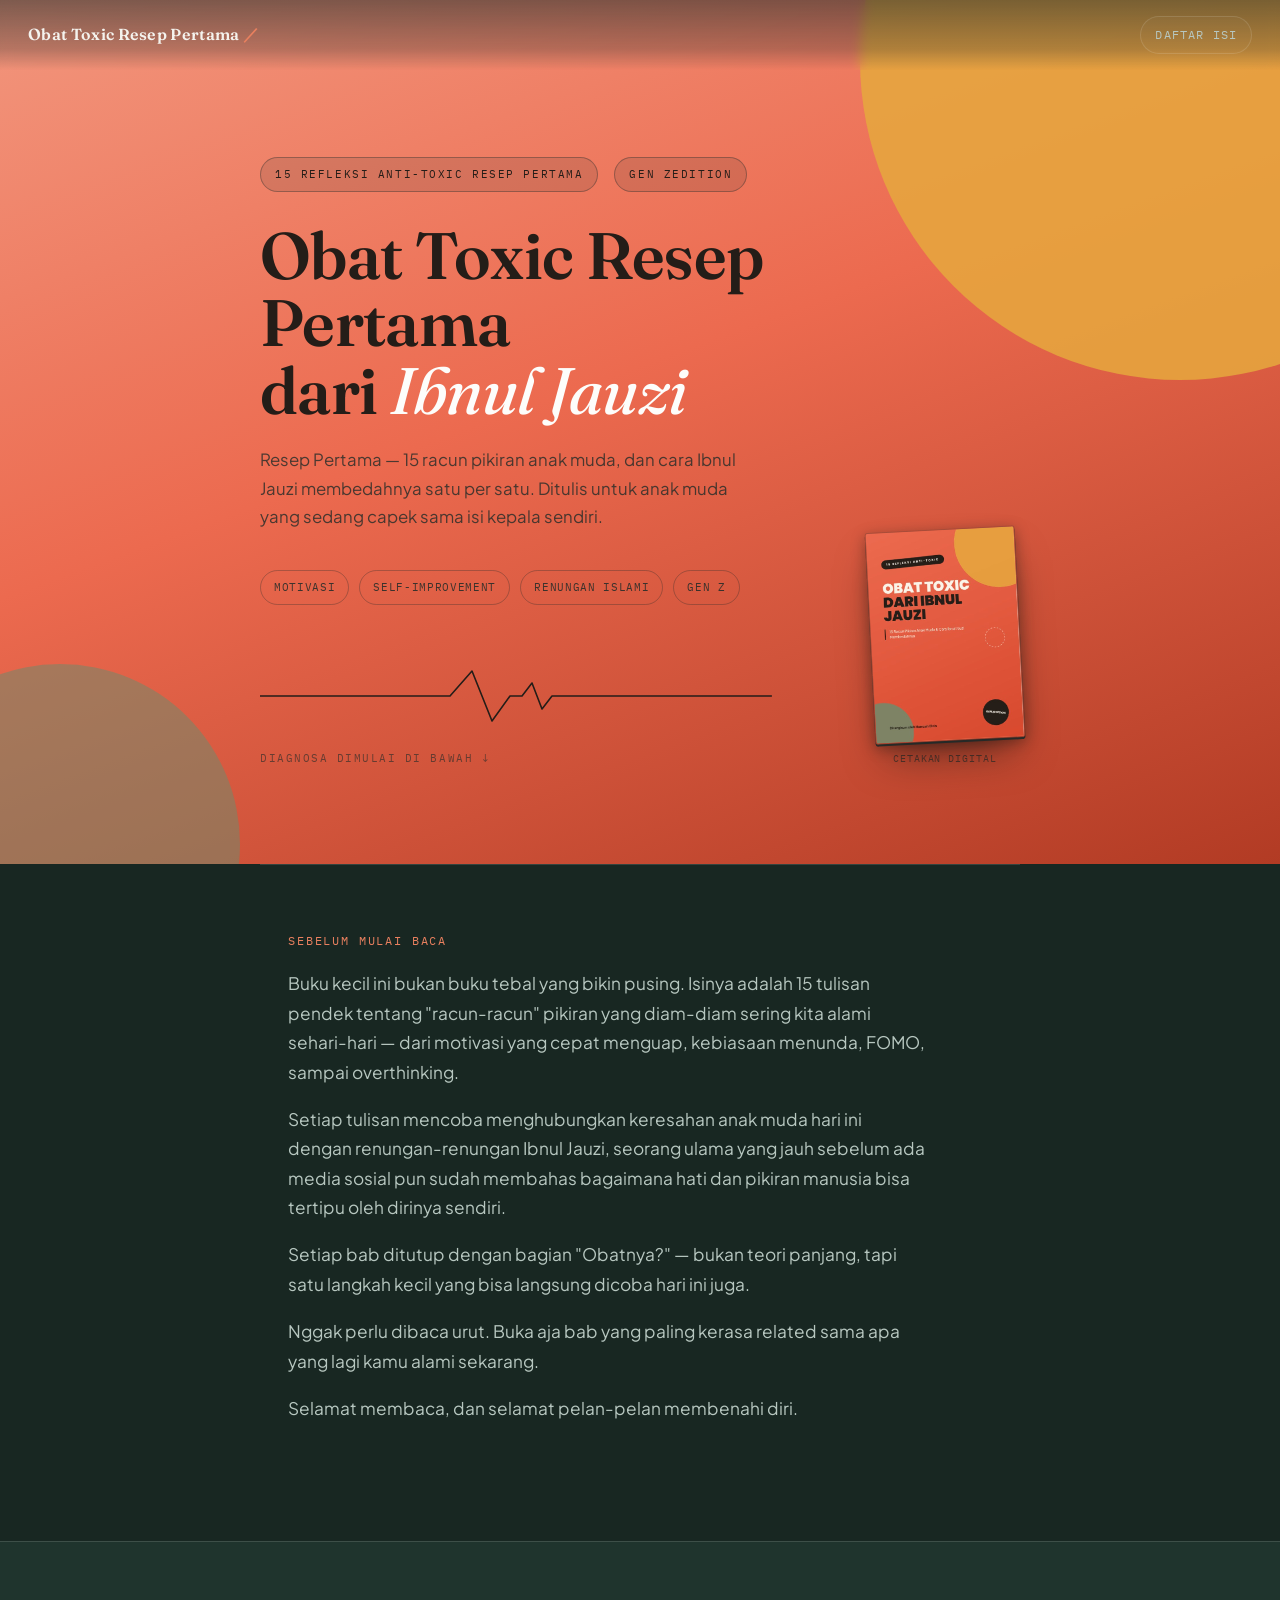
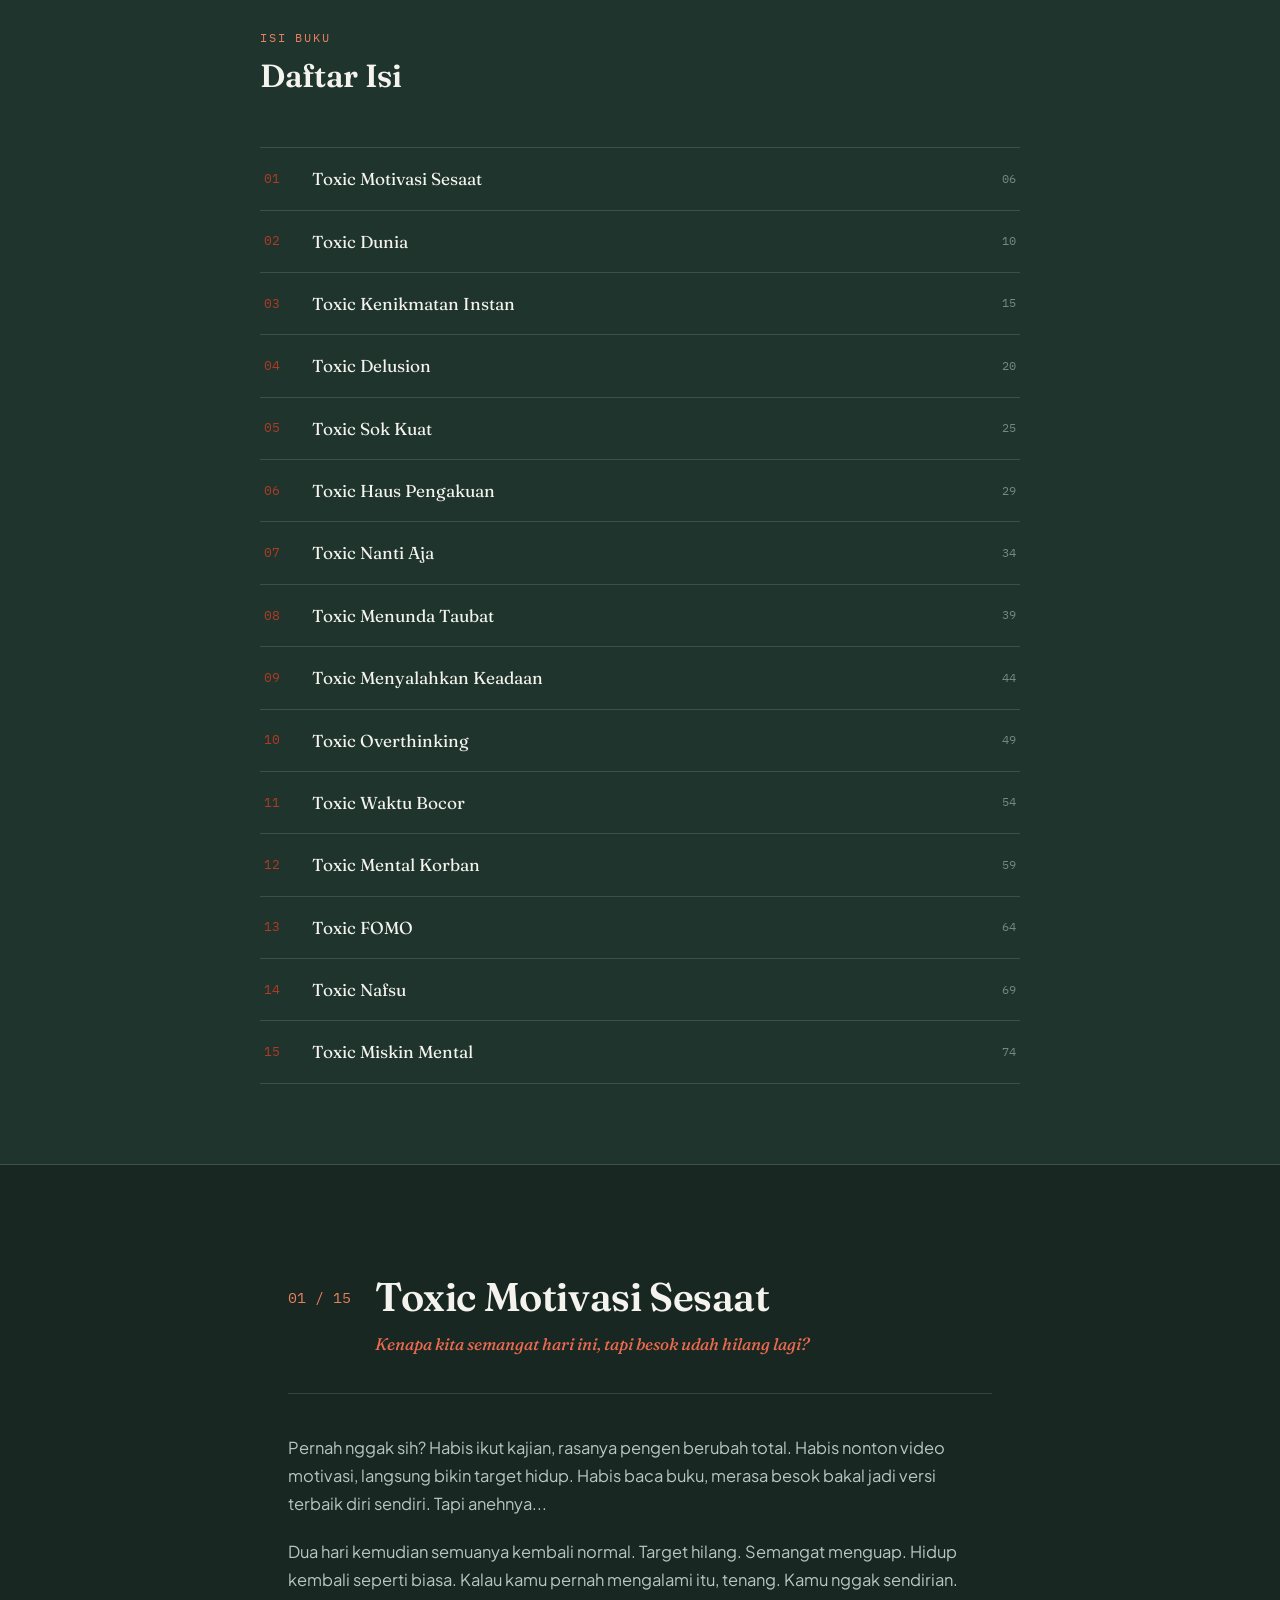
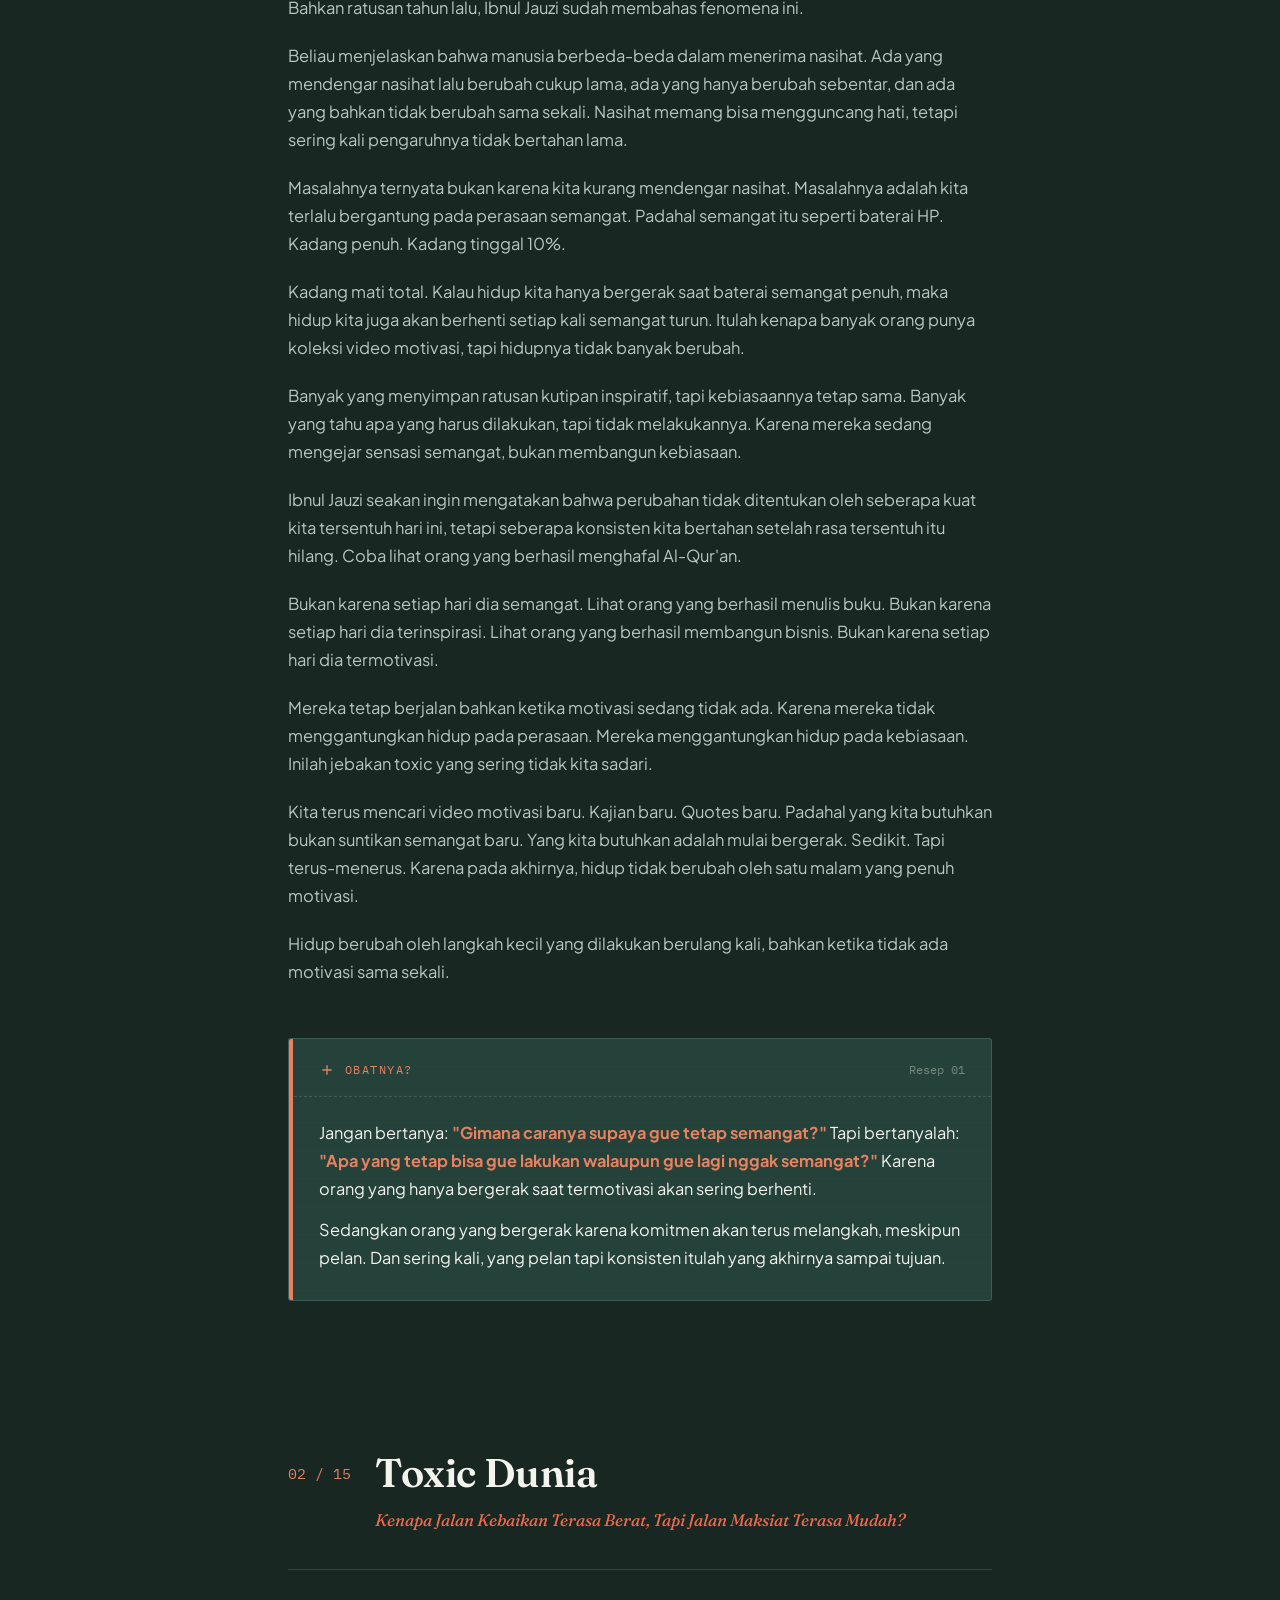
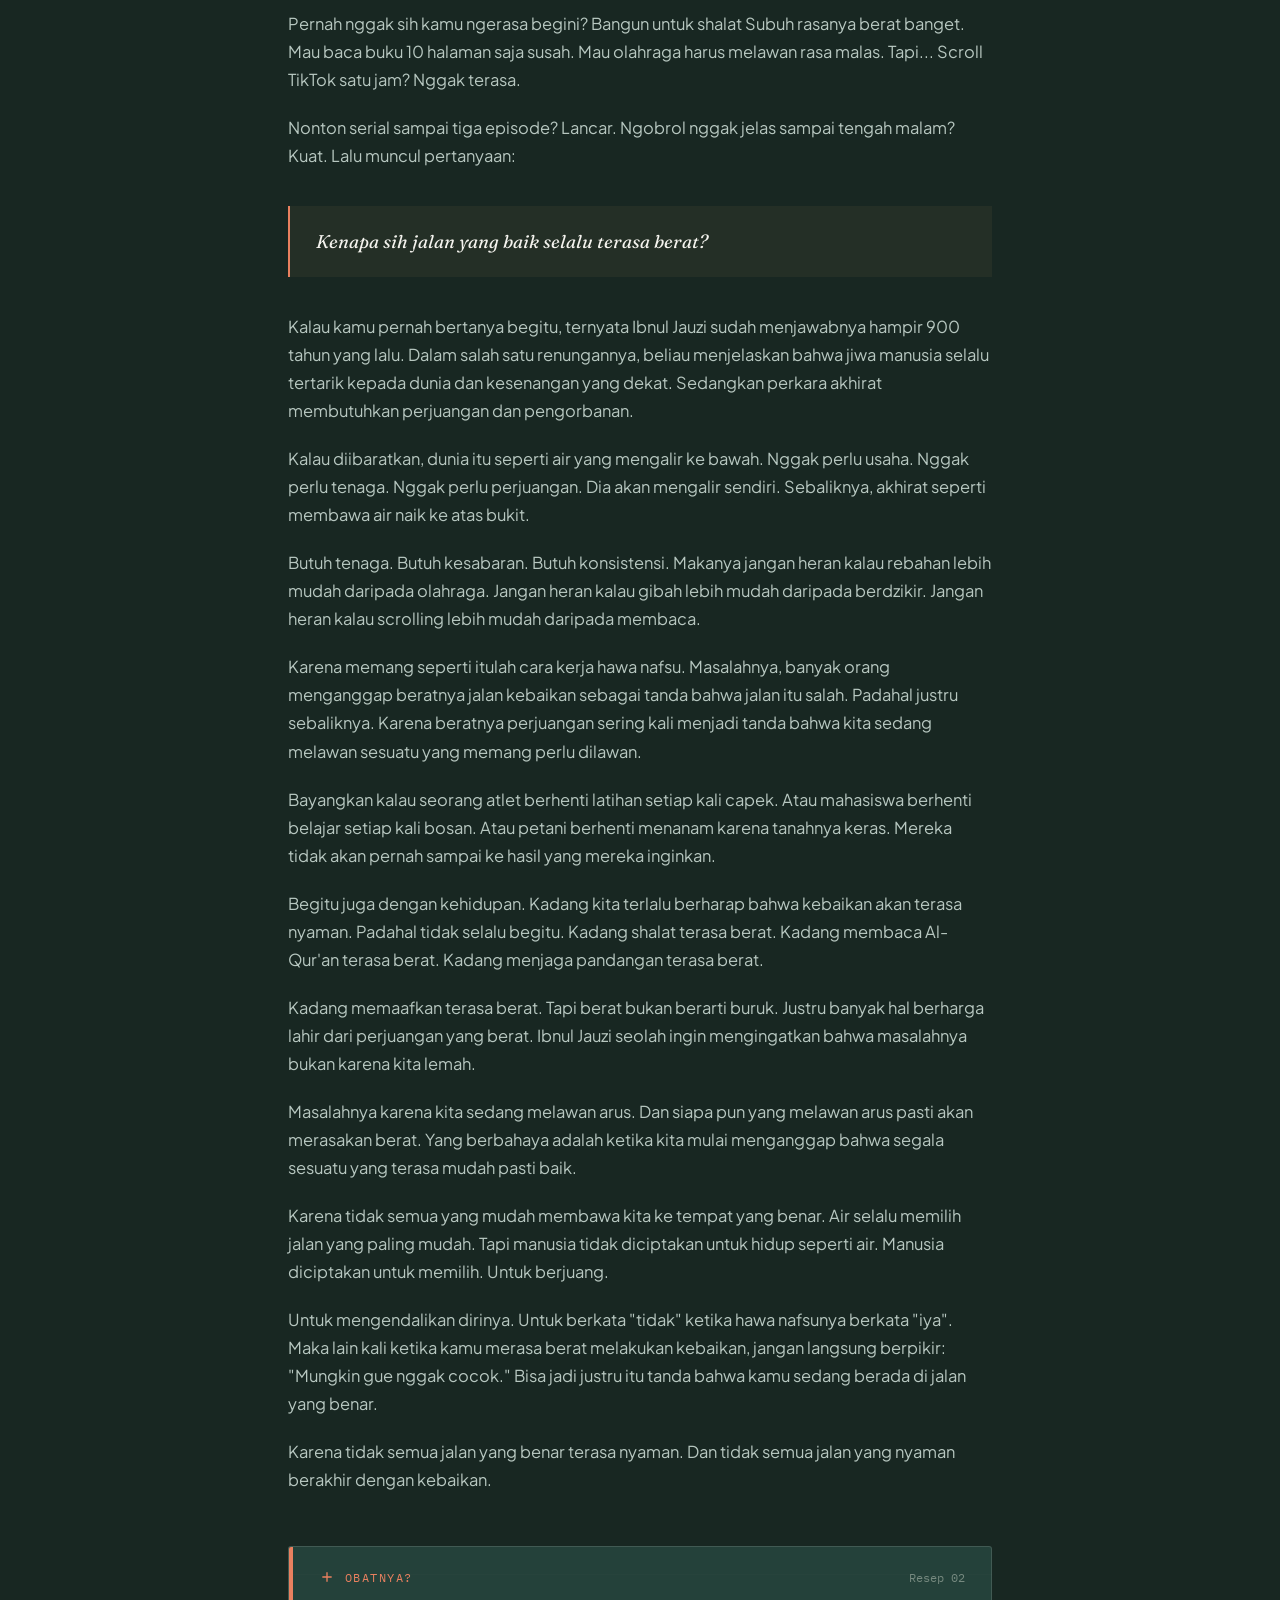
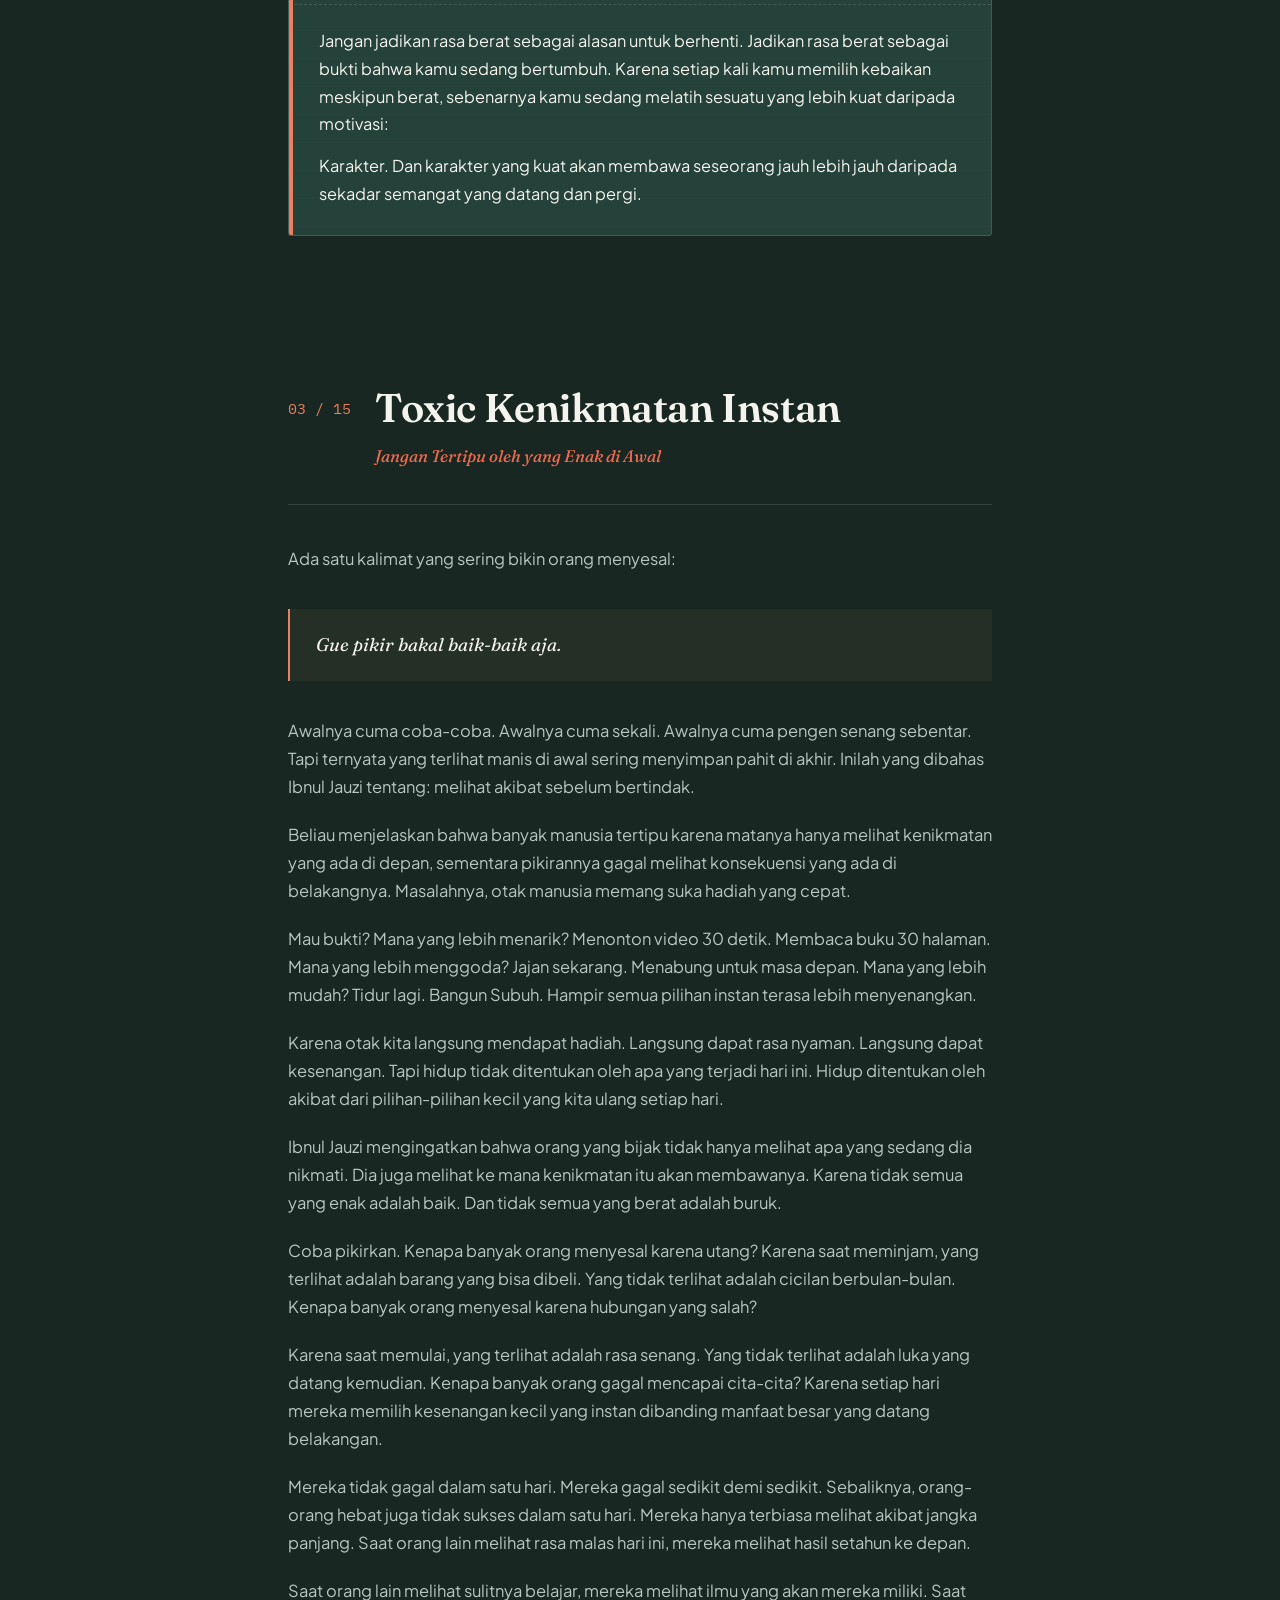
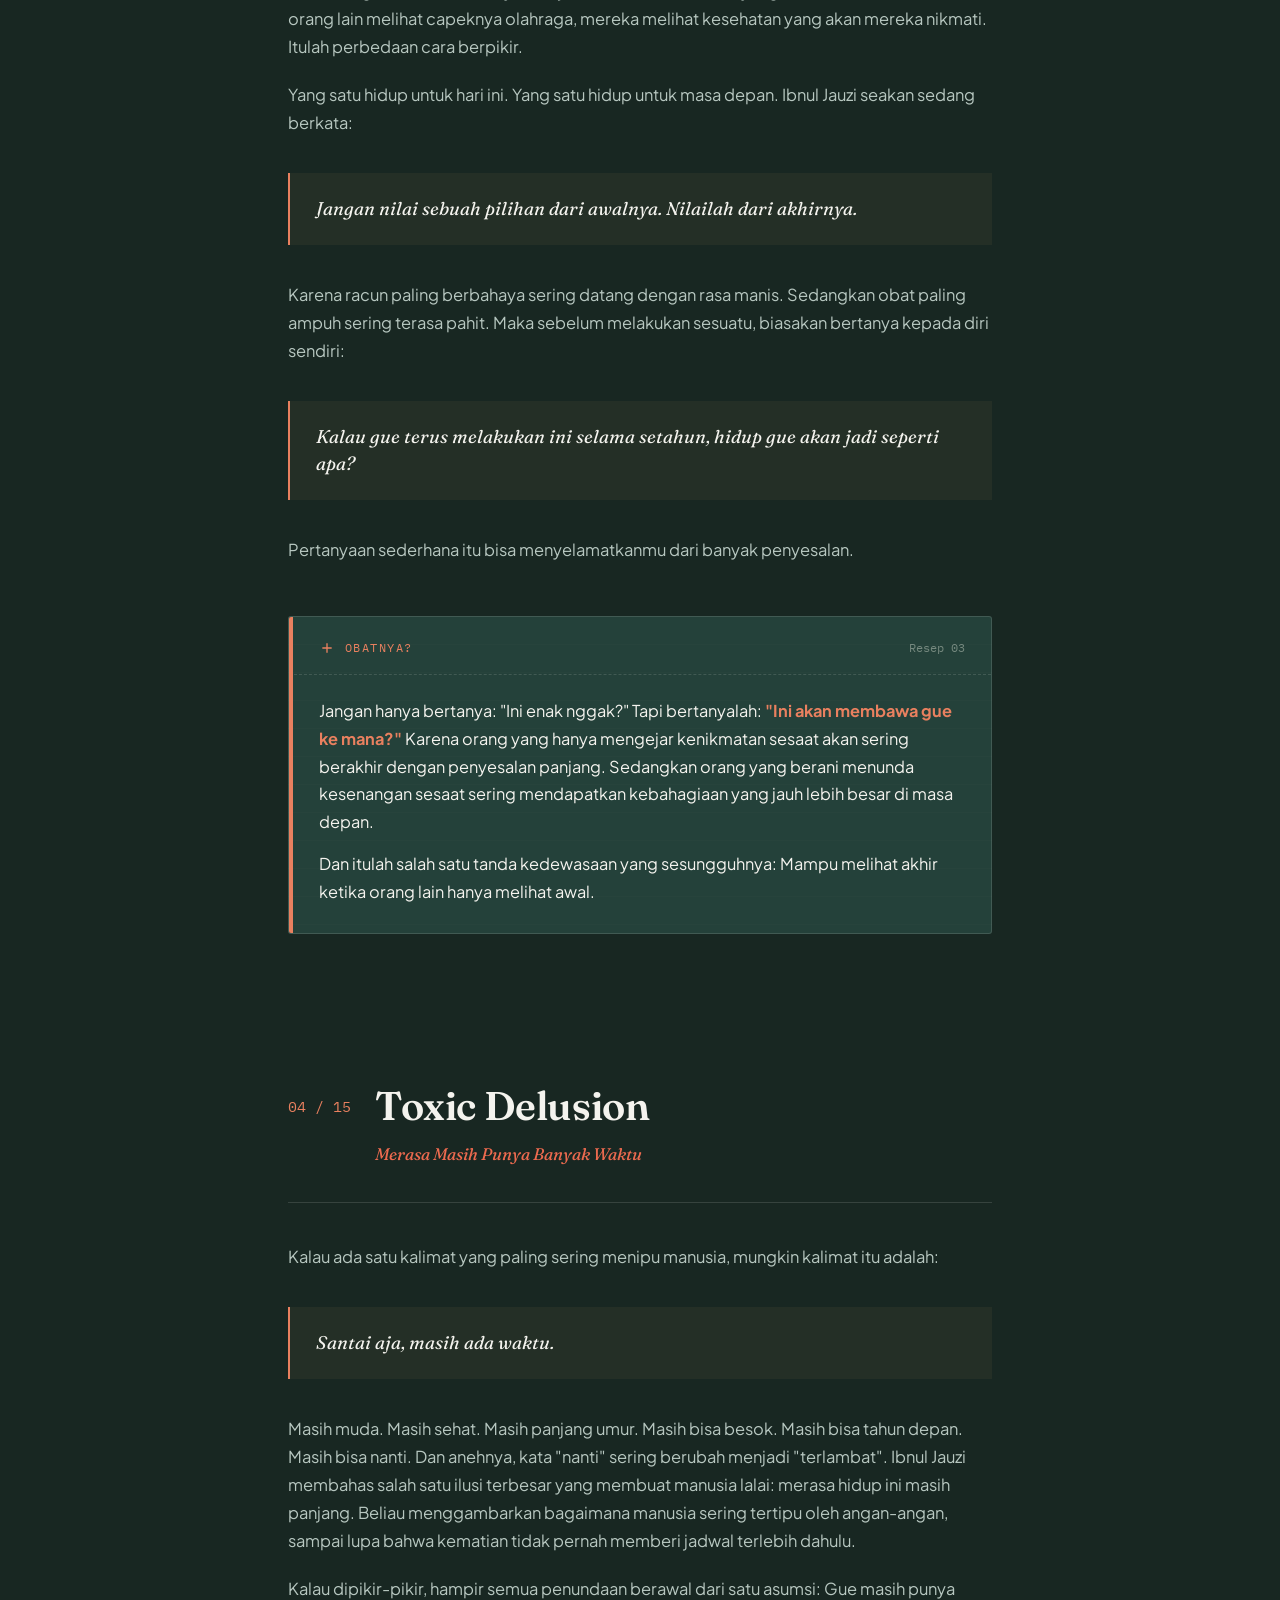
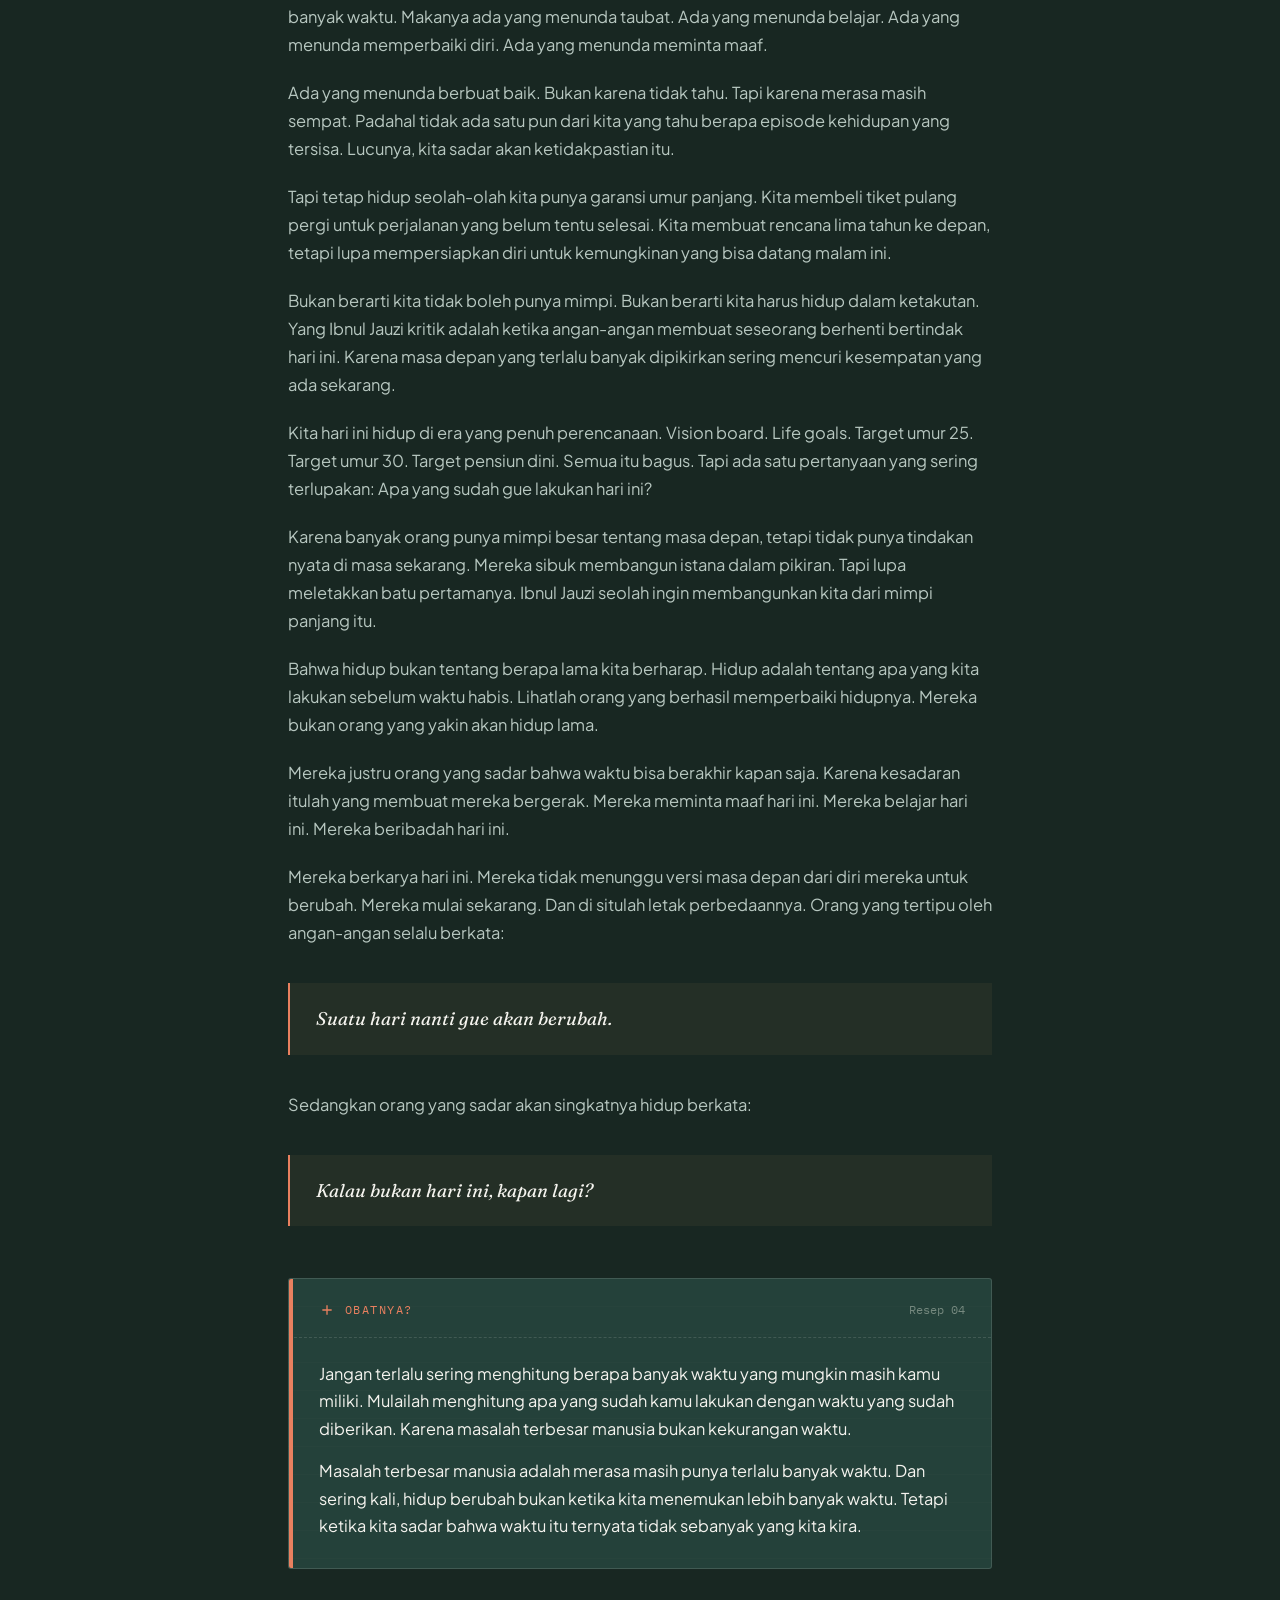
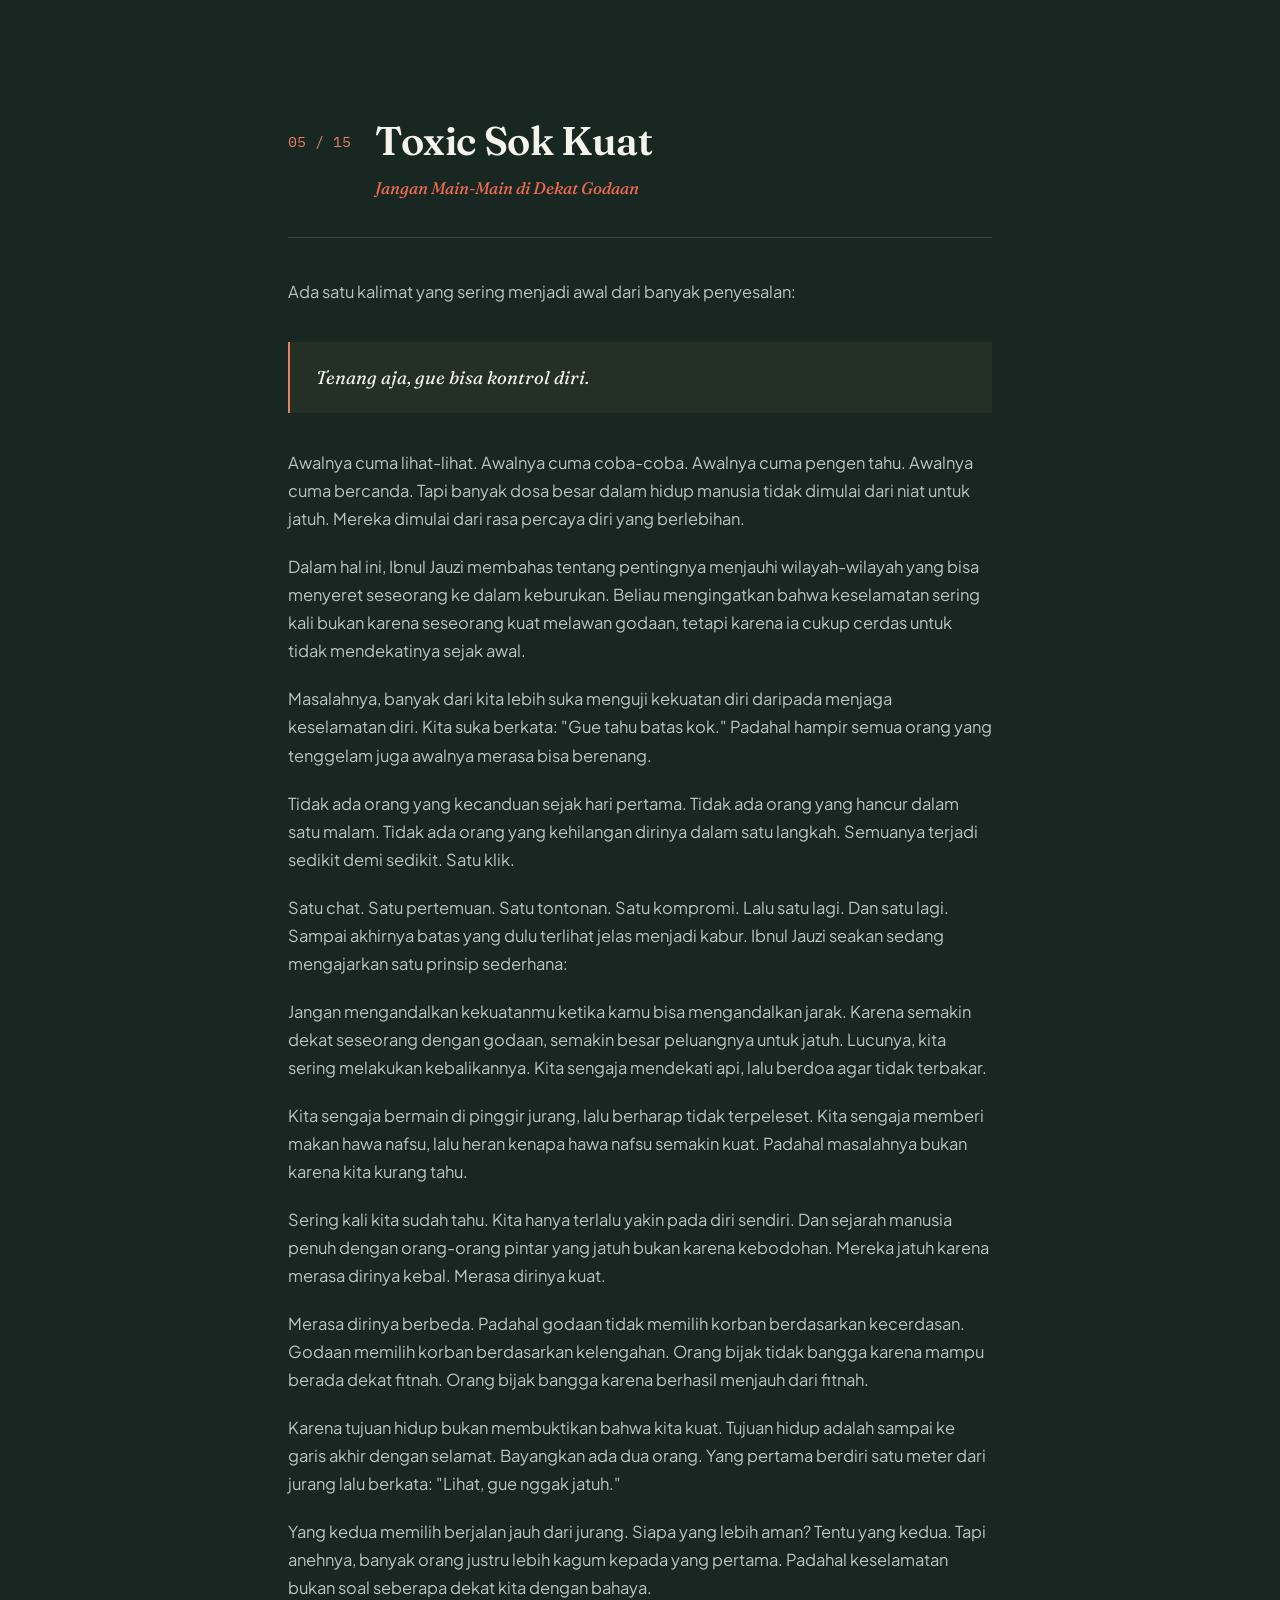
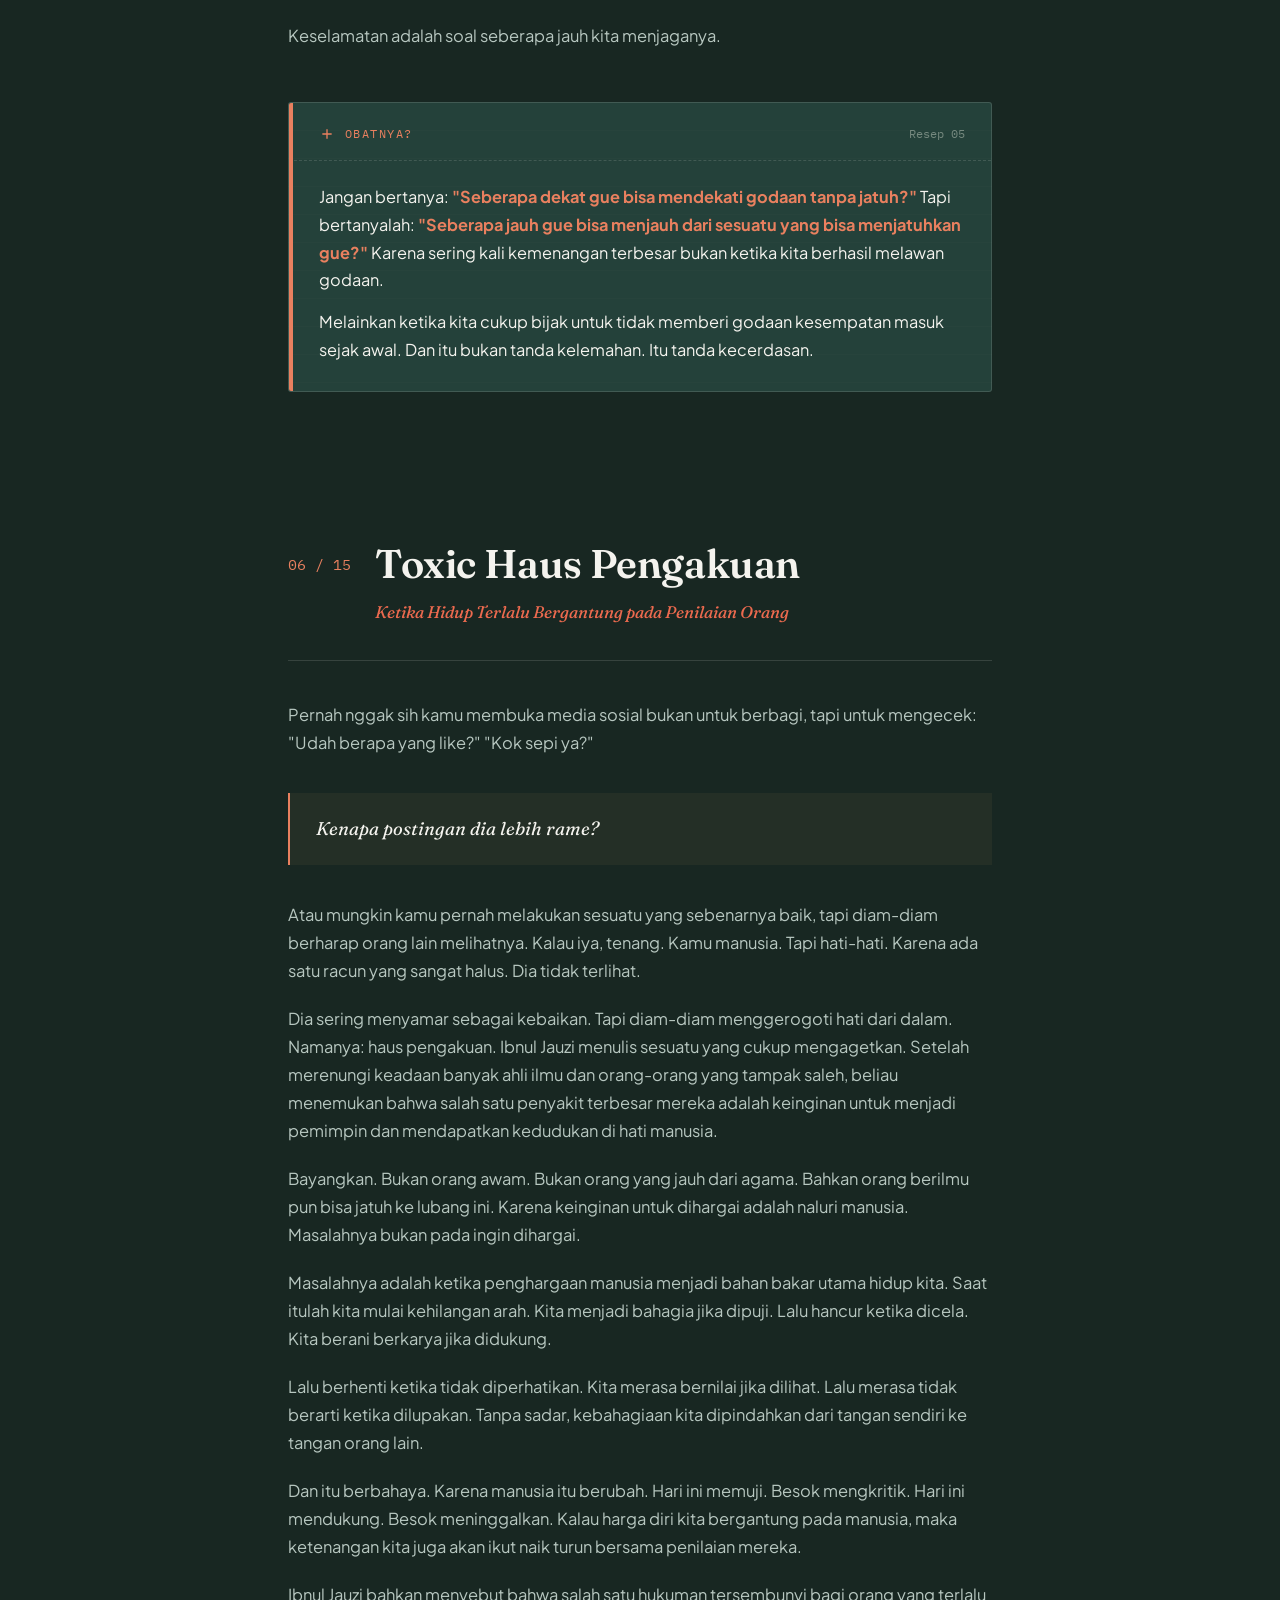
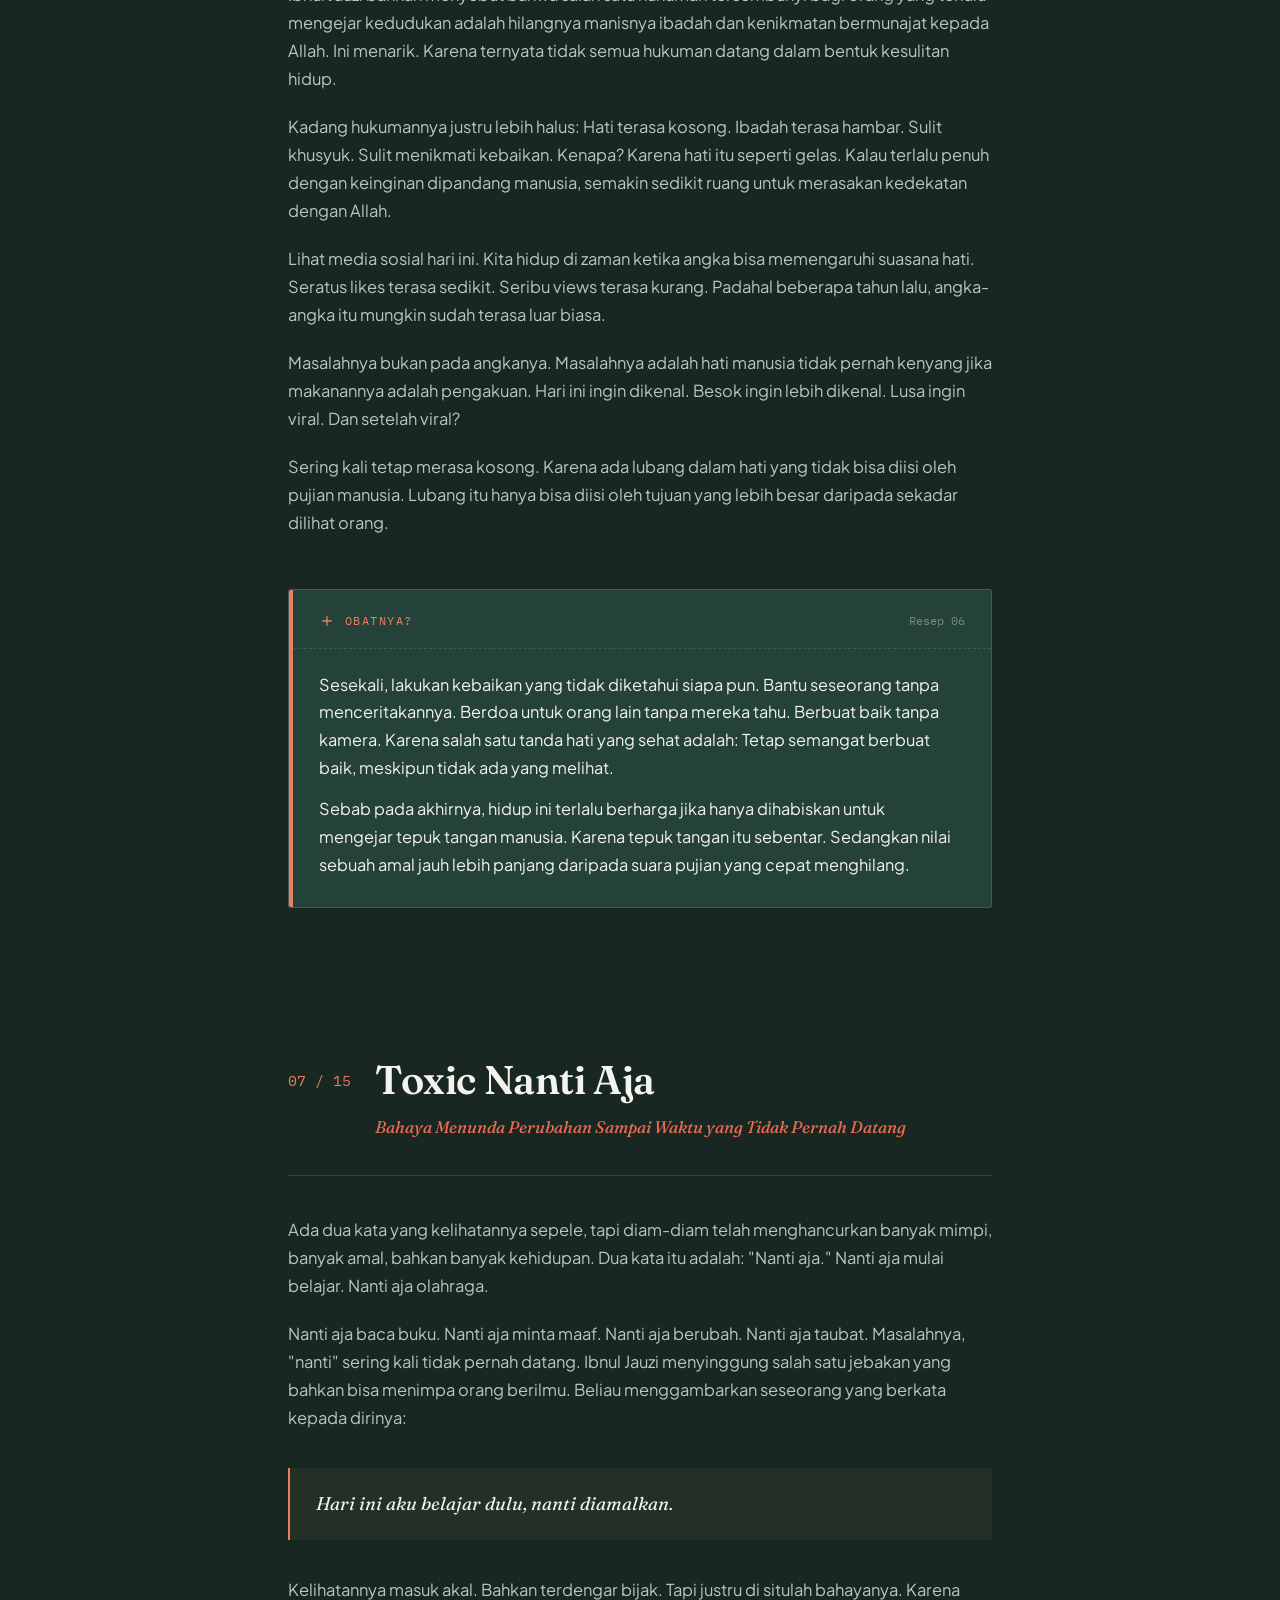
==== commit 457dbef4: "Add files via upload" ====
--- a/book.html
+++ b/book.html
@@ -3,582 +3,47 @@
 <head>
 <meta charset="UTF-8">
 <meta name="viewport" content="width=device-width, initial-scale=1.0">
-<title>Obat Toxic dari Ibnul Jauzi — Resep Kedua</title>
+<title>Memuat buku… — GUE Gen Zedition</title>
+<meta name="description" content="">
+<link rel="canonical" href="">
 <link rel="preconnect" href="https://fonts.googleapis.com">
 <link rel="preconnect" href="https://fonts.gstatic.com" crossorigin>
 <link href="https://fonts.googleapis.com/css2?family=Fraunces:ital,opsz,wght@0,9..144,300;0,9..144,450;0,9..144,600;0,9..144,700;1,9..144,450;1,9..144,600&family=Plus+Jakarta+Sans:ital,wght@0,400;0,500;0,600;0,700;1,400&family=IBM+Plex+Mono:wght@400;500&display=swap" rel="stylesheet">
-<style>
-  :root{
-    /* palette pulled directly from the book cover */
-    --bg: #182722;
-    --bg-alt: #1f342d;
-    --panel: #24413a;
-    --line: rgba(242,241,235,0.14);
-    --ink: #f4f3ee;
-    --ink-dim: #b7c7c0;
-    --ink-faint: #76897f;
-    --blue: #5d91b6;
-    --blue-light: #79aecf;
-    --blue-deep: #3d6482;
-    --mint: #9ecbc6;
-    --mint-deep: #7fb09f;
-    --amber: #79aecf;      /* repointed to cover blue for label/accent text */
-    --amber-dim: #4c7692;  /* repointed to cover blue-deep */
-    --navy: #1e2a28;       /* the dark stamp/title-bar navy from the cover */
-    --radius: 2px;
-    --wrap: 760px;
-  }
-
-  *{box-sizing:border-box;}
-  html{scroll-behavior:smooth;}
-  body{
-    margin:0;
-    background:var(--bg);
-    color:var(--ink);
-    font-family:'Plus Jakarta Sans', sans-serif;
-    line-height:1.7;
-    -webkit-font-smoothing:antialiased;
-  }
-  ::selection{background:var(--amber); color:#1a1108;}
-
-  h1,h2,h3,.display{
-    font-family:'Fraunces', serif;
-    font-weight:600;
-    letter-spacing:-0.01em;
-    color:var(--ink);
-    margin:0;
-  }
-
-  .label{
-    font-family:'IBM Plex Mono', monospace;
-    font-size:0.72rem;
-    letter-spacing:0.16em;
-    text-transform:uppercase;
-    color:var(--amber);
-  }
-
-  a{color:inherit;}
-  img{max-width:100%;}
-
-  /* ===== background texture ===== */
-  body::before{
-    content:"";
-    position:fixed; inset:0;
-    background:
-      radial-gradient(ellipse 900px 500px at 15% -5%, rgba(93,145,182,0.22), transparent 60%),
-      radial-gradient(ellipse 700px 600px at 100% 20%, rgba(158,203,198,0.12), transparent 55%);
-    pointer-events:none;
-    z-index:0;
-  }
-
-  /* ===== top nav ===== */
-  .topbar{
-    position:fixed; top:0; left:0; right:0;
-    z-index:50;
-    display:flex; align-items:center; justify-content:space-between;
-    padding:16px 28px;
-    background:linear-gradient(180deg, rgba(30,42,40,0.55), rgba(30,42,40,0.28) 70%, transparent);
-    backdrop-filter:blur(6px);
-  }
-  .topbar .brand{
-    font-family:'Fraunces', serif;
-    font-weight:600;
-    font-size:1rem;
-    letter-spacing:0.02em;
-  }
-  .topbar .brand span{color:var(--amber);}
-  .topbar .nav-toggle{
-    font-family:'IBM Plex Mono', monospace;
-    font-size:0.72rem;
-    letter-spacing:0.1em;
-    text-transform:uppercase;
-    border:1px solid var(--line);
-    padding:8px 14px;
-    border-radius:20px;
-    color:var(--ink-dim);
-    cursor:pointer;
-    background:rgba(255,255,255,0.02);
-    transition:border-color .2s, color .2s;
-  }
-  .nav-toggle:hover{border-color:var(--amber); color:var(--amber);}
-
-  /* ===== side index (desktop) ===== */
-  .index-panel{
-    position:fixed;
-    top:0; right:-320px;
-    width:300px; height:100%;
-    background:var(--bg-alt);
-    border-left:1px solid var(--line);
-    z-index:60;
-    padding:90px 26px 40px;
-    overflow-y:auto;
-    transition:right .35s cubic-bezier(.6,0,.2,1);
-  }
-  .index-panel.open{right:0;}
-  .index-panel .label{margin-bottom:18px; display:block;}
-  .index-list{list-style:none; margin:0; padding:0;}
-  .index-list li{border-bottom:1px solid var(--line);}
-  .index-list a{
-    display:flex; gap:12px; align-items:baseline;
-    padding:11px 2px;
-    font-size:0.88rem;
-    color:var(--ink-dim);
-    text-decoration:none;
-    transition:color .2s, padding-left .2s;
-  }
-  .index-list a:hover{color:var(--mint); padding-left:6px;}
-  .index-list .num{
-    font-family:'IBM Plex Mono', monospace;
-    font-size:0.72rem;
-    color:var(--amber-dim);
-    flex-shrink:0;
-  }
-  .index-backdrop{
-    position:fixed; inset:0; background:rgba(0,0,0,0.4);
-    z-index:55; opacity:0; pointer-events:none; transition:opacity .3s;
-  }
-  .index-backdrop.open{opacity:1; pointer-events:auto;}
-
-  /* ===== hero ===== */
-  .hero{
-    position:relative; z-index:1;
-    min-height:96vh;
-    display:flex; flex-direction:column; justify-content:center;
-    padding:150px 28px 90px;
-    overflow:hidden;
-    background:linear-gradient(160deg, var(--blue-light) 0%, var(--blue) 45%, var(--blue-deep) 100%);
-    isolation:isolate;
-  }
-  .hero::before, .hero::after{
-    content:"";
-    position:absolute;
-    border-radius:50%;
-    z-index:0;
-    pointer-events:none;
-  }
-  .hero::before{
-    width:640px; height:640px;
-    top:-260px; right:-220px;
-    background:var(--mint);
-    opacity:0.85;
-  }
-  .hero::after{
-    width:360px; height:360px;
-    bottom:-160px; left:-120px;
-    background:var(--mint-deep);
-    opacity:0.55;
-  }
-  .hero-content{
-    position:relative; z-index:2;
-    max-width:var(--wrap);
-    margin:0 auto;
-    width:100%;
-  }
-  .hero .eyebrow{
-    display:flex; align-items:center; gap:16px;
-    margin-bottom:30px;
-    flex-wrap:wrap;
-  }
-  .eyebrow .badge{
-    display:inline-block;
-    font-family:'IBM Plex Mono', monospace;
-    font-size:0.7rem;
-    letter-spacing:0.14em;
-    text-transform:uppercase;
-    color:var(--navy);
-    background:rgba(30,42,40,0.12);
-    border:1px solid rgba(30,42,40,0.35);
-    padding:7px 14px;
-    border-radius:20px;
-  }
-  .hero-grid{
-    display:flex;
-    align-items:flex-end;
-    gap:40px;
-  }
-  .hero-text{flex:1; min-width:260px;}
-  .hero h1{
-    font-size:clamp(2.4rem, 6.4vw, 4.1rem);
-    line-height:1.03;
-    font-weight:600;
-    color:var(--navy);
-  }
-  .hero h1 em{
-    font-style:italic;
-    font-weight:450;
-    color:#fdfdfb;
-  }
-  .hero .sub{
-    margin-top:22px;
-    max-width:480px;
-    color:rgba(30,42,40,0.78);
-    font-size:1.05rem;
-  }
-  .hero .meta-row{
-    margin-top:38px;
-    display:flex; flex-wrap:wrap; gap:10px;
-  }
-  .pill{
-    font-family:'IBM Plex Mono', monospace;
-    font-size:0.7rem;
-    letter-spacing:0.06em;
-    text-transform:uppercase;
-    border:1px solid rgba(30,42,40,0.3);
-    padding:7px 13px;
-    border-radius:20px;
-    color:rgba(30,42,40,0.85);
-  }
-
-  /* small book cover thumbnail beside the title */
-  .book-thumb{
-    flex-shrink:0;
-    width:150px;
-    display:flex;
-    flex-direction:column;
-    align-items:center;
-    gap:10px;
-  }
-  .book-thumb img{
-    width:100%;
-    display:block;
-    border-radius:3px;
-    box-shadow:
-      0 2px 0 rgba(30,42,40,0.9),
-      0 22px 40px -12px rgba(10,16,15,0.55),
-      0 4px 14px rgba(10,16,15,0.35);
-    transform:rotate(-3deg);
-    transition:transform .35s ease;
-    border:1px solid rgba(30,42,40,0.25);
-  }
-  .book-thumb:hover img{transform:rotate(0deg) translateY(-4px);}
-  .book-thumb .cap{
-    font-family:'IBM Plex Mono', monospace;
-    font-size:0.62rem;
-    letter-spacing:0.1em;
-    text-transform:uppercase;
-    color:rgba(30,42,40,0.65);
-    text-align:center;
-  }
-  @media (max-width:640px){
-    .hero-grid{flex-direction:column-reverse; align-items:flex-start; gap:26px;}
-    .book-thumb{width:118px; align-self:flex-start;}
-  }
-
-  /* pulse line */
-  .pulse-wrap{
-    margin-top:56px;
-    width:100%;
-    max-width:560px;
-  }
-  .pulse-wrap svg{width:100%; height:auto; display:block;}
-  .pulse-line{
-    fill:none;
-    stroke:var(--navy);
-    stroke-width:1.6;
-    stroke-linecap:round;
-    stroke-linejoin:round;
-    stroke-dasharray:600;
-    stroke-dashoffset:600;
-    animation:draw 3.2s ease-out forwards .3s;
-  }
-  @keyframes draw{ to{stroke-dashoffset:0;} }
-  .scroll-cue{
-    margin-top:18px;
-    font-family:'IBM Plex Mono', monospace;
-    font-size:0.68rem;
-    letter-spacing:0.14em;
-    text-transform:uppercase;
-    color:rgba(30,42,40,0.6);
-  }
-
-  /* ===== intro / sebelum mulai baca ===== */
-  .intro{
-    position:relative; z-index:1;
-    max-width:var(--wrap);
-    margin:0 auto;
-    padding:60px 28px 100px;
-    border-top:1px solid var(--line);
-  }
-  .intro .label{margin-bottom:22px;}
-  .intro p{
-    font-size:1.08rem;
-    color:var(--ink-dim);
-    max-width:640px;
-  }
-  .intro p + p{margin-top:18px;}
-  .intro strong{color:var(--ink); font-weight:600;}
-
-  /* ===== table of contents ===== */
-  .toc{
-    position:relative; z-index:1;
-    background:var(--bg-alt);
-    border-top:1px solid var(--line);
-    border-bottom:1px solid var(--line);
-    padding:80px 28px;
-  }
-  .toc-inner{max-width:var(--wrap); margin:0 auto;}
-  .toc .label{margin-bottom:8px;}
-  .toc h2{font-size:2rem; margin-bottom:44px; font-weight:600;}
-  .toc-grid{
-    display:grid;
-    grid-template-columns:1fr;
-    border-top:1px solid var(--line);
-  }
-  .toc-item{
-    display:flex; align-items:center; gap:22px;
-    padding:16px 4px;
-    border-bottom:1px solid var(--line);
-    text-decoration:none;
-    transition:padding-left .25s;
-  }
-  .toc-item:hover{padding-left:10px;}
-  .toc-item:hover .toc-title{color:var(--mint);}
-  .toc-item .toc-num{
-    font-family:'IBM Plex Mono', monospace;
-    font-size:0.8rem;
-    color:var(--amber-dim);
-    width:26px;
-    flex-shrink:0;
-  }
-  .toc-item .toc-title{
-    font-family:'Fraunces', serif;
-    font-size:1.08rem;
-    color:var(--ink);
-    transition:color .2s;
-    flex:1;
-  }
-  .toc-item .toc-page{
-    font-family:'IBM Plex Mono', monospace;
-    font-size:0.75rem;
-    color:var(--ink-faint);
-  }
-
-  /* ===== chapters ===== */
-  .chapter{
-    position:relative; z-index:1;
-    max-width:var(--wrap);
-    margin:0 auto;
-    padding:110px 28px 40px;
-    scroll-margin-top:80px;
-    opacity:0; transform:translateY(18px);
-    transition:opacity .7s ease, transform .7s ease;
-  }
-  .chapter.in-view{opacity:1; transform:translateY(0);}
-
-  .chapter-head{
-    display:flex; align-items:flex-start; gap:24px;
-    padding-bottom:34px;
-    border-bottom:1px solid var(--line);
-    margin-bottom:40px;
-  }
-  .chapter-head .big-num{
-    font-family:'IBM Plex Mono', monospace;
-    font-size:0.95rem;
-    color:var(--amber);
-    padding-top:10px;
-    flex-shrink:0;
-  }
-  .chapter-head h2{
-    font-size:clamp(1.8rem, 4vw, 2.5rem);
-    line-height:1.08;
-    font-weight:600;
-  }
-  .chapter-head .chapter-sub{
-    margin-top:12px;
-    font-style:italic;
-    color:var(--blue);
-    font-family:'Fraunces', serif;
-    font-weight:450;
-    font-size:1.05rem;
-  }
-
-  .chapter-body p{
-    margin:0 0 20px;
-    color:var(--ink-dim);
-    font-size:1.03rem;
-  }
-  .chapter-body p.lede{
-    color:var(--ink);
-    font-size:1.15rem;
-  }
-  .chapter-body p.tight{ margin-bottom:4px; }
-
-  .chapter-body blockquote{
-    margin:36px 0;
-    padding:22px 26px;
-    border-left:2px solid var(--amber);
-    background:rgba(227,177,102,0.06);
-    font-family:'Fraunces', serif;
-    font-style:italic;
-    font-size:1.15rem;
-    color:var(--ink);
-    line-height:1.5;
-  }
-
-  /* resep card — the signature element */
-  .resep{
-    margin-top:52px;
-    border:1px solid var(--line);
-    background:
-      repeating-linear-gradient(180deg, transparent, transparent 27px, rgba(242,237,225,0.025) 28px),
-      var(--panel);
-    border-radius:3px;
-    padding:0;
-    position:relative;
-    overflow:hidden;
-  }
-  .resep::before{
-    content:"";
-    position:absolute; left:0; top:0; bottom:0; width:4px;
-    background:var(--amber);
-  }
-  .resep-head{
-    display:flex; align-items:center; justify-content:space-between;
-    padding:20px 26px 16px 30px;
-    border-bottom:1px dashed var(--line);
-  }
-  .resep-head .rx{
-    display:flex; align-items:center; gap:10px;
-    font-family:'IBM Plex Mono', monospace;
-    font-size:0.78rem;
-    letter-spacing:0.12em;
-    text-transform:uppercase;
-    color:var(--amber);
-  }
-  .resep-head .rx svg{width:16px; height:16px;}
-  .resep-head .resep-no{
-    font-family:'IBM Plex Mono', monospace;
-    font-size:0.72rem;
-    color:var(--ink-faint);
-  }
-  .resep-body{
-    padding:22px 30px 28px;
-  }
-  .resep-body p{
-    color:var(--ink);
-    font-size:1.02rem;
-    margin:0 0 14px;
-  }
-  .resep-body p:last-child{margin-bottom:0;}
-  .resep-body strong{color:var(--amber);}
-
-  .chapter-close{
-    margin-top:22px;
-    padding-top:22px;
-    text-align:right;
-    font-family:'IBM Plex Mono', monospace;
-    font-size:0.68rem;
-    letter-spacing:0.12em;
-    text-transform:uppercase;
-    color:var(--ink-faint);
-  }
-
-  /* ===== closing / about ===== */
-  .closing{
-    position:relative; z-index:1;
-    background:var(--bg-alt);
-    border-top:1px solid var(--line);
-    padding:110px 28px 60px;
-    text-align:center;
-  }
-  .closing-inner{max-width:600px; margin:0 auto;}
-  .closing h2{font-size:1.9rem; margin-bottom:22px;}
-  .closing p{color:var(--ink-dim); font-size:1.05rem; margin-bottom:14px;}
-
-  .about{
-    max-width:var(--wrap);
-    margin:0 auto;
-    padding:70px 28px 90px;
-    position:relative; z-index:1;
-  }
-  .about .label{margin-bottom:16px;}
-  .about h3{font-size:1.3rem; margin-bottom:18px; font-weight:600;}
-  .about p{color:var(--ink-dim); margin-bottom:24px; max-width:560px;}
-  .tags{display:flex; flex-wrap:wrap; gap:10px;}
-
-  footer{
-    padding:34px 28px 50px;
-    text-align:center;
-    font-family:'IBM Plex Mono', monospace;
-    font-size:0.7rem;
-    letter-spacing:0.08em;
-    color:var(--ink-faint);
-    position:relative; z-index:1;
-  }
-
-  @media (max-width:640px){
-    .topbar{padding:14px 18px;}
-    .hero{padding:120px 20px 60px;}
-    .chapter{padding:80px 20px 20px;}
-    .chapter-head{gap:14px;}
-    .toc, .intro, .closing, .about{padding-left:20px; padding-right:20px;}
-    .resep-head, .resep-body{padding-left:20px; padding-right:20px;}
-    .index-panel{width:82%; right:-100%;}
-  }
-
-  @media (prefers-reduced-motion: reduce){
-    html{scroll-behavior:auto;}
-    .pulse-line{animation:none; stroke-dashoffset:0;}
-    .chapter{opacity:1; transform:none; transition:none;}
-  }
-</style>
+<link rel="stylesheet" href="css/theme.css">
+<link rel="stylesheet" href="css/book.css">
 </head>
 <body>
 
 <div class="topbar">
-  <div class="brand">Obat Toxic <span>／</span> Resep Kedua</div>
+  <div class="brand">Obat Toxic <span>／</span></div>
   <div class="nav-toggle" id="navToggle">Daftar Isi</div>
 </div>
 
 <div class="index-backdrop" id="indexBackdrop"></div>
 <nav class="index-panel" id="indexPanel">
-  <span class="label">Daftar Isi</span>
-  <ul class="index-list">
-    <li><a href="#ch1"><span class="num">01</span> Toxic Selalu Merasa Kurang</a></li>
-    <li><a href="#ch2"><span class="num">02</span> Toxic Main di Pinggir Jurang</a></li>
-    <li><a href="#ch3"><span class="num">03</span> Toxic Self-Deception</a></li>
-    <li><a href="#ch4"><span class="num">04</span> Toxic Anti Dunia</a></li>
-    <li><a href="#ch5"><span class="num">05</span> Toxic Merasa Hidup Berakhir di Dunia</a></li>
-    <li><a href="#ch6"><span class="num">06</span> Toxic Anti Belajar</a></li>
-    <li><a href="#ch7"><span class="num">07</span> Toxic Terlalu Semangat</a></li>
-    <li><a href="#ch8"><span class="num">08</span> Toxic Ngerasa Aman</a></li>
-    <li><a href="#ch9"><span class="num">09</span> Toxic Salah Paham Jadi Saleh</a></li>
-    <li><a href="#ch10"><span class="num">10</span> Toxic Koleksi Ilmu</a></li>
-    <li><a href="#ch11"><span class="num">11</span> Toxic Jatuh Cinta pada Ciptaan</a></li>
-    <li><a href="#ch12"><span class="num">12</span> Toxic Harus Tahu Semua Jawabannya</a></li>
-    <li><a href="#ch13"><span class="num">13</span> Toxic Nganggap Nafsu Itu Musuh</a></li>
-    <li><a href="#ch14"><span class="num">14</span> Toxic Ngerasa Aman Padahal Dihukum</a></li>
-    <li><a href="#ch15"><span class="num">15</span> Toxic Pencitraan</a></li>
-  </ul>
+  <span class="label" id="indexLabel">Daftar Isi</span>
+  <ul class="index-list" id="indexList"></ul>
 </nav>
 
 <!-- ============ HERO ============ -->
 <section class="hero">
   <div class="hero-content">
-    <div class="eyebrow">
-      <span class="badge">15 Refleksi Anti-Toxic</span>
-      <span class="badge">Gen Zedition</span>
-    </div>
+    <div class="eyebrow" id="heroEyebrow"></div>
     <div class="hero-grid">
       <div class="hero-text">
-        <h1>Obat Toxic<br>dari <em>Ibnul Jauzi</em></h1>
-        <p class="sub">Resep Kedua — 15 racun hati yang lebih halus, dan cara Ibnul Jauzi membedahnya satu per satu. Ditulis untuk anak muda yang sedang capek sama isi kepala sendiri.</p>
-        <div class="meta-row">
-          <span class="pill">Motivasi</span>
-          <span class="pill">Self-Improvement</span>
-          <span class="pill">Renungan Islami</span>
-          <span class="pill">Gen Z</span>
-        </div>
+        <h1 id="heroTitle"></h1>
+        <p class="sub" id="heroSub"></p>
+        <div class="meta-row" id="heroMetaRow"></div>
         <div class="pulse-wrap">
           <svg viewBox="0 0 560 70" xmlns="http://www.w3.org/2000/svg">
-            <path class="pulse-line" d="M0 35 H190 L212 10 L232 60 L250 35 L262 35 L272 22 L282 48 L292 35 H560" />
+            <path class="pulse-line" d="" />
           </svg>
-          <div class="scroll-cue">Diagnosa dimulai di bawah ↓</div>
+          <div class="scroll-cue" id="scrollCue"></div>
         </div>
       </div>
       <div class="book-thumb">
-        <img src="[data-uri]" alt="Sampul buku Obat Toxic dari Ibnul Jauzi — Resep Kedua">
-        <span class="cap">Resep Kedua</span>
+        <img id="bookThumbImg" src="" alt="">
+        <span class="cap" id="bookThumbCap"></span>
       </div>
     </div>
   </div>
@@ -586,594 +51,103 @@
 
 <!-- ============ INTRO ============ -->
 <section class="intro">
-  <span class="label">Sebelum Mulai Baca</span>
-  <p>Ini adalah <strong>Resep Kedua</strong> — lanjutan dari 15 racun pikiran sebelumnya, kali ini masuk ke lapisan yang lebih halus: dari cara hati diam-diam "dihukum", salah paham soal zuhud, sampai kebiasaan menipu diri sendiri.</p>
-  <p>Setiap tulisan mencoba menghubungkan keresahan anak muda hari ini dengan renungan-renungan Ibnul Jauzi, seorang ulama yang jauh sebelum ada media sosial pun sudah membahas bagaimana hati dan pikiran manusia bisa tertipu oleh dirinya sendiri.</p>
-  <p>Setiap bab ditutup dengan bagian <strong>"Obatnya?"</strong> — bukan teori panjang, tapi satu langkah kecil yang bisa langsung dicoba hari ini juga.</p>
-  <p>Nggak perlu dibaca urut. Buka aja bab yang paling kerasa related sama apa yang lagi kamu alami sekarang.</p>
-  <p>Selamat membaca, dan selamat pelan-pelan membenahi diri.</p>
+  <span class="label" id="introLabel"></span>
+  <div id="introBody"></div>
 </section>
 
 <!-- ============ TOC ============ -->
 <section class="toc">
   <div class="toc-inner">
-    <span class="label">Isi Buku</span>
-    <h2>Daftar Isi</h2>
-    <div class="toc-grid">
-      <a class="toc-item" href="#ch1"><span class="toc-num">01</span><span class="toc-title">Toxic Selalu Merasa Kurang</span><span class="toc-page">06</span></a>
-      <a class="toc-item" href="#ch2"><span class="toc-num">02</span><span class="toc-title">Toxic Main di Pinggir Jurang</span><span class="toc-page">11</span></a>
-      <a class="toc-item" href="#ch3"><span class="toc-num">03</span><span class="toc-title">Toxic Self-Deception</span><span class="toc-page">16</span></a>
-      <a class="toc-item" href="#ch4"><span class="toc-num">04</span><span class="toc-title">Toxic Anti Dunia</span><span class="toc-page">21</span></a>
-      <a class="toc-item" href="#ch5"><span class="toc-num">05</span><span class="toc-title">Toxic Merasa Hidup Berakhir di Dunia</span><span class="toc-page">26</span></a>
-      <a class="toc-item" href="#ch6"><span class="toc-num">06</span><span class="toc-title">Toxic Anti Belajar</span><span class="toc-page">31</span></a>
-      <a class="toc-item" href="#ch7"><span class="toc-num">07</span><span class="toc-title">Toxic Terlalu Semangat</span><span class="toc-page">36</span></a>
-      <a class="toc-item" href="#ch8"><span class="toc-num">08</span><span class="toc-title">Toxic Ngerasa Aman</span><span class="toc-page">42</span></a>
-      <a class="toc-item" href="#ch9"><span class="toc-num">09</span><span class="toc-title">Toxic Salah Paham Jadi Saleh</span><span class="toc-page">47</span></a>
-      <a class="toc-item" href="#ch10"><span class="toc-num">10</span><span class="toc-title">Toxic Koleksi Ilmu</span><span class="toc-page">52</span></a>
-      <a class="toc-item" href="#ch11"><span class="toc-num">11</span><span class="toc-title">Toxic Jatuh Cinta pada Ciptaan, Lupa kepada Penciptanya</span><span class="toc-page">58</span></a>
-      <a class="toc-item" href="#ch12"><span class="toc-num">12</span><span class="toc-title">Toxic Harus Tahu Semua Jawabannya</span><span class="toc-page">65</span></a>
-      <a class="toc-item" href="#ch13"><span class="toc-num">13</span><span class="toc-title">Toxic Nganggap Nafsu Itu Musuh</span><span class="toc-page">72</span></a>
-      <a class="toc-item" href="#ch14"><span class="toc-num">14</span><span class="toc-title">Toxic Ngerasa Aman Padahal Hati Lagi Dihukum</span><span class="toc-page">78</span></a>
-      <a class="toc-item" href="#ch15"><span class="toc-num">15</span><span class="toc-title">Toxic Pencitraan</span><span class="toc-page">85</span></a>
-    </div>
+    <span class="label" id="tocLabel"></span>
+    <h2 id="tocTitle"></h2>
+    <div class="toc-grid" id="tocGrid"></div>
   </div>
 </section>
 
-<!-- ============ CH 1 ============ -->
-<article class="chapter" id="ch1">
-  <div class="chapter-head">
-    <span class="big-num">01 / 15</span>
-    <div>
-      <h2>Toxic Selalu Merasa Kurang</h2>
-      <div class="chapter-sub">Padahal Mungkin Allah Sedang Melindunginya</div>
-    </div>
-  </div>
-  <div class="chapter-body">
-    <p class="lede">Ada satu kalimat yang diam-diam bikin banyak orang stres: "Harusnya gue udah dapat itu." Harusnya gue udah nikah. Harusnya gue udah kaya. Harusnya gue udah punya rumah. Harusnya gue udah sukses. Harusnya hidup gue nggak kayak gini.</p>
-    <p>Dan sejak kata "harusnya" itu masuk ke kepala, hidup mulai terasa berat. Karena kita tidak lagi menikmati apa yang ada. Kita sibuk mengejar apa yang belum ada.</p>
-    <p>Dalam hal ini, Ibnul Jauzi mengajak kita melihat hidup dari sudut pandang yang berbeda. Beliau merenungkan sebuah nasihat yang sederhana tetapi mengubah cara pandang terhadap takdir.</p>
-    <blockquote>Anggaplah apa yang Allah tahan darimu sebagai pemberian-Nya. Karena Dia tidak menahannya karena bakhil, tetapi karena kasih sayang-Nya.</blockquote>
-    <p>Apa yang Allah tidak berikan kepadamu, belum tentu karena Allah tidak sayang kepadamu. Bisa jadi justru karena Allah sedang menyayangimu.</p>
-    <p>Jujur saja. Ini sulit diterima. Karena manusia lebih mudah memahami pemberian daripada penolakan. Kalau doa terkabul, kita bilang: "Allah sayang sama gue." Tapi kalau tidak terkabul? Sering kali kita bertanya: "Kenapa Allah nggak kasih?" Padahal siapa bilang semua yang kita inginkan pasti baik untuk kita?</p>
-    <p>Waktu kecil mungkin kita pernah menangis karena tidak dibelikan sesuatu. Hari itu kita merasa orang tua tidak sayang. Tapi setelah dewasa kita sadar: banyak hal yang dulu tidak diberikan ternyata memang tidak baik.</p>
-    <p>Masalahnya, kita sering menganggap diri kita sudah tahu apa yang terbaik untuk hidup kita. Padahal bahkan satu tahun ke depan saja kita tidak tahu. Kita hanya melihat hari ini. Allah melihat seluruh perjalanan. Kita melihat satu bab. Allah melihat seluruh buku.</p>
-    <p>Maka tidak semua penolakan adalah hukuman. Kadang penolakan adalah perlindungan. Tidak diterima di tempat yang kita inginkan. Tidak mendapatkan orang yang kita inginkan. Tidak memperoleh jabatan yang kita inginkan. Tidak meraih sesuatu yang sangat kita kejar. Siapa tahu kalau semua itu diberikan justru akan merusak kita.</p>
-    <p>Tapi karena manusia hanya melihat kehilangan, dia gagal melihat penjagaan. Dan di sinilah toxic yang sering menyerang kita. Kita hidup di zaman ketika setiap hari melihat pencapaian orang lain. Orang pamer rumah. Orang pamer pasangan. Orang pamer bisnis. Orang pamer liburan. Akhirnya kita mulai membuat daftar: "Apa saja yang belum gue punya?"</p>
-    <p>Padahal mungkin Allah sedang membuat daftar lain: "Apa saja yang sudah Aku lindungi darimu?" Masalahnya, daftar kedua itu tidak terlihat. Karena perlindungan sering datang dalam bentuk kehilangan. Dan kehilangan jarang terasa seperti kasih sayang.</p>
-    <p>Ibnul Jauzi mengingatkan bahwa dunia memang tidak diciptakan sebagai tempat kesempurnaan dan pemuasan semua keinginan manusia. Kalau semua keinginan terpenuhi, mungkin kita akan lupa kepada Allah. Kalau semua rencana berjalan sesuai kemauan kita, mungkin kita akan menjadi sombong. Kalau semua pintu terbuka, mungkin kita masuk ke tempat yang justru membinasakan.</p>
-    <p>Maka terkadang kasih sayang Allah tidak datang dalam bentuk "ini yang kamu minta." Tetapi dalam bentuk "bukan ini yang kamu butuhkan." Dan sering kali kita baru memahami itu bertahun-tahun kemudian.</p>
-
-    <div class="resep">
-      <div class="resep-head">
-        <div class="rx"><svg viewBox="0 0 24 24" fill="none" stroke="currentColor" stroke-width="2"><path d="M12 5v14M5 12h14"/></svg> Obatnya?</div>
-        <span class="resep-no">Resep 01</span>
-      </div>
-      <div class="resep-body">
-        <p>Setiap kali ada sesuatu yang gagal kamu dapatkan, jangan langsung bertanya: <strong>"Kenapa Allah nggak ngasih?"</strong> Coba tanyakan juga: <strong>"Kalau ini tidak diberikan, kira-kira Allah sedang menjaga gue dari apa?"</strong></p>
-        <p>Karena tidak semua kehilangan adalah kerugian. Tidak semua penolakan adalah hukuman. Dan tidak semua yang kita inginkan akan membuat kita bahagia. Kadang justru hal terbaik yang pernah terjadi dalam hidup kita adalah sesuatu yang tidak pernah Allah izinkan untuk kita miliki — dan kita baru menyadarinya setelah semuanya berlalu.</p>
-      </div>
-    </div>
-  </div>
-</article>
-
-<!-- ============ CH 2 ============ -->
-<article class="chapter" id="ch2">
-  <div class="chapter-head">
-    <span class="big-num">02 / 15</span>
-    <div>
-      <h2>Toxic Main di Pinggir Jurang</h2>
-      <div class="chapter-sub">Karena Jatuh Itu Jarang Terjadi Seketika</div>
-    </div>
-  </div>
-  <div class="chapter-body">
-    <p class="lede">Pernah nggak sih kamu berkata: "Santai aja, gue cuma lihat-lihat." "Tenang, gue tahu batas kok." "Gue nggak bakal sejauh itu." Lucunya, hampir semua orang yang jatuh pernah berkata kalimat yang mirip.</p>
-    <p>Hampir tidak ada orang yang bangun pagi lalu berkata: "Hari ini gue mau menghancurkan hidup gue." Nggak ada. Orang jarang hancur dalam satu langkah besar. Biasanya dimulai dari langkah kecil yang dianggap aman. Satu chat. Satu klik. Satu pertemuan. Satu kompromi. Lalu satu lagi. Dan satu lagi. Sampai akhirnya batas yang dulu jelas menjadi kabur.</p>
-    <p>Perhatikan apa yang dibahas oleh Ibnul Jauzi dengan mengutip prinsip besar:</p>
-    <blockquote>Barang siapa menggembala di sekitar wilayah terlarang, hampir-hampir ia akan masuk ke dalamnya.</blockquote>
-    <p>Bayangkan ada jurang. Orang bijak akan berjalan jauh dari tepinya. Tapi sebagian orang justru berkata: "Seberapa dekat gue bisa berdiri tanpa jatuh?" Masalahnya, hidup bukan video game. Kita tidak selalu dapat kesempatan kedua.</p>
-    <p>Ibnul Jauzi lalu menjelaskan bahwa orang yang terjatuh ke dalam larangan itu tidak semuanya sama. Ada yang tidak tahu. Ada yang salah memahami. Ada yang keliru dalam penafsiran. Dan ada yang kalah oleh hawa nafsunya sendiri.</p>
-    <p>Artinya apa? Artinya manusia jarang jatuh karena niat jahat. Sering kali manusia jatuh karena merasa aman. Merasa kuat. Merasa bisa mengendalikan keadaan. Padahal masalahnya bukan pada kekuatan kita. Masalahnya adalah kita sering meremehkan kekuatan godaan.</p>
-    <p>Coba lihat sejarah manusia. Berapa banyak orang pintar yang jatuh? Berapa banyak orang berilmu yang tergelincir? Berapa banyak orang baik yang kehilangan arah? Bukan karena mereka bodoh. Tapi karena mereka terlalu percaya diri.</p>
-    <p>Ada yang berkata: "Gue bisa jaga hati." Lalu ternyata hatinya berubah. Ada yang berkata: "Gue cuma bercanda." Lalu bercandanya menjadi kebiasaan. Ada yang berkata: "Cuma sekali." Lalu sekali berubah menjadi berkali-kali.</p>
-    <p>Karena dosa itu jarang mengetuk pintu dengan berkata: "Halo, gue mau menghancurkan hidup lo." Tidak. Dosa biasanya datang dengan wajah yang jauh lebih ramah: "Santai aja." "Nggak apa-apa." "Cuma sedikit." "Semua orang juga begitu."</p>
-    <p>Dan di situlah bahayanya. Ibnul Jauzi seakan mengingatkan bahwa menjaga diri lebih mudah daripada memperbaiki kerusakan. Karena ada luka yang bisa sembuh. Tapi ada juga luka yang meninggalkan bekas seumur hidup.</p>
-    <p>Maka orang bijak tidak bangga karena mampu berdiri dekat godaan. Orang bijak justru bangga karena tahu kapan harus menjauh. Karena tujuan hidup bukan membuktikan bahwa kita kuat. Tujuan hidup adalah sampai ke garis akhir dengan selamat.</p>
-
-    <div class="resep">
-      <div class="resep-head">
-        <div class="rx"><svg viewBox="0 0 24 24" fill="none" stroke="currentColor" stroke-width="2"><path d="M12 5v14M5 12h14"/></svg> Obatnya?</div>
-        <span class="resep-no">Resep 02</span>
-      </div>
-      <div class="resep-body">
-        <p>Jangan bertanya: <strong>"Seberapa dekat gue bisa mendekati batas?"</strong> Tapi bertanyalah: <strong>"Apa yang harus gue jauhi agar tetap aman?"</strong></p>
-        <p>Karena sering kali kemenangan terbesar bukan ketika kita berhasil melawan godaan. Tetapi ketika kita cukup bijak untuk tidak memberinya kesempatan masuk sejak awal. Salah satu tanda kedewasaan bukanlah berani mendekati jurang — melainkan cukup rendah hati untuk berkata: "Gue tahu diri. Gue memilih menjauh."</p>
-      </div>
-    </div>
-  </div>
-</article>
-
-<!-- ============ CH 3 ============ -->
-<article class="chapter" id="ch3">
-  <div class="chapter-head">
-    <span class="big-num">03 / 15</span>
-    <div>
-      <h2>Toxic Self-Deception</h2>
-      <div class="chapter-sub">Ketika Kita Berhasil Menipu Diri Sendiri</div>
-    </div>
-  </div>
-  <div class="chapter-body">
-    <p class="lede">Ada satu jenis kebohongan yang paling berbahaya. Bukan kebohongan kepada orang lain. Bukan juga kebohongan di media sosial. Tapi kebohongan kepada diri sendiri. Karena kalau kita dibohongi orang lain, mungkin kita masih bisa sadar. Tapi kalau kita yang menipu diri sendiri? Siapa yang akan membangunkan kita?</p>
-    <p>Pernah nggak sih kamu berkata: "Nggak apa-apa, nanti gue istighfar." "Yang penting hati gue baik." "Memang gue masih begini, tapi kan gue tetap shalat." "Semua orang juga melakukan ini." Kalimat-kalimat seperti itu terdengar ringan. Bahkan terdengar menenangkan. Tapi hati-hati. Karena kadang yang sedang berbicara bukan hati yang sehat. Kadang yang sedang berbicara adalah ego yang sedang mencari pembenaran.</p>
-    <p>Ibnul Jauzi mengingatkan bahwa salah satu dosa paling buruk adalah ketika seseorang terus-menerus melakukan kesalahan, lalu merasa bahwa ibadah yang ia lakukan akan menutupi semuanya, seolah-olah ia bisa "bernegosiasi" dengan Allah.</p>
-    <p>Perhatikan. Masalahnya bukan pada istighfar. Masalahnya bukan pada shalat. Masalahnya adalah ketika ibadah dijadikan alasan untuk tetap nyaman dengan dosa. Karena istighfar itu seperti obat. Kalau diminum sambil terus memasukkan racun yang sama, bagaimana luka akan sembuh?</p>
-    <p>Bayangkan ada orang berkata: "Gue pengen sehat." Tapi setiap hari dia terus merusak tubuhnya. Lalu berharap vitamin bisa menyelesaikan semuanya. Apakah itu masuk akal? Begitu juga hati. Kita tidak bisa terus memelihara sesuatu yang merusaknya, lalu berharap ketenangan datang dengan sendirinya.</p>
-    <p>Ibnul Jauzi mengatakan bahwa balasan Allah berjalan dengan hukum keadilan. Kadang balasan itu datang cepat, kadang tertunda. Tapi keadilan-Nya tidak pernah salah alamat.</p>
-    <p>Beliau mengutip kisah Muhammad ibn Sirin yang pernah mengejek seseorang dengan berkata: "Wahai orang bangkrut." Empat puluh tahun kemudian, beliau sendiri mengalami kebangkrutan. Empat puluh tahun. Artinya, hidup kadang menyimpan akibat yang tidak langsung terlihat.</p>
-    <p>Maka jangan buru-buru berkata: "Tuh kan, gue baik-baik aja." Karena belum datangnya akibat bukan berarti tidak ada akibat. Kadang Allah menunda. Bukan karena lupa. Tapi karena Dia Maha Adil.</p>
-    <p>Yang lebih menakutkan lagi adalah ini: ada orang yang rajin ibadah, tetap shalat, tetap berdoa, tetap terlihat baik. Tapi diam-diam memelihara dosa yang tidak ingin ditinggalkan. Lalu hatinya berkata: "Tenang, amal gue masih banyak." Padahal mungkin itulah awal dari ketertipuan.</p>
-    <p>Karena masalah terbesar bukan ketika seseorang berdosa. Masalah terbesar adalah ketika ia merasa aman dengan dosanya. Sebab dosa yang disadari masih mungkin ditangisi. Tapi dosa yang dibenarkan sering kali dipelihara.</p>
-
-    <div class="resep">
-      <div class="resep-head">
-        <div class="rx"><svg viewBox="0 0 24 24" fill="none" stroke="currentColor" stroke-width="2"><path d="M12 5v14M5 12h14"/></svg> Obatnya?</div>
-        <span class="resep-no">Resep 03</span>
-      </div>
-      <div class="resep-body">
-        <p>Sesekali tanyakan kepada diri sendiri: <strong>"Apakah gue benar-benar sedang bertaubat?"</strong> Atau: <strong>"Jangan-jangan gue cuma sedang mencari alasan agar tetap nyaman?"</strong></p>
-        <p>Karena musuh terbesar manusia tidak selalu setan. Kadang musuh terbesarnya adalah dirinya sendiri, yang sangat pintar membuat alasan. Salah satu tanda hati yang sehat: berani mengakui kesalahan tanpa sibuk mencari pembenaran. Perubahan dimulai saat kita berhenti menipu diri sendiri.</p>
-      </div>
-    </div>
-  </div>
-</article>
-
-<!-- ============ CH 4 ============ -->
-<article class="chapter" id="ch4">
-  <div class="chapter-head">
-    <span class="big-num">04 / 15</span>
-    <div>
-      <h2>Toxic Anti Dunia</h2>
-      <div class="chapter-sub">Memiliki Dunia Tanpa Dimiliki Dunia</div>
-    </div>
-  </div>
-  <div class="chapter-body">
-    <p class="lede">Pernah nggak sih kamu mendengar kalimat seperti ini? "Nggak usah cari banyak uang, nanti jadi cinta dunia." "Orang kaya susah masuk surga." "Yang penting miskin tapi saleh." "Zuhud itu berarti menjauhi harta." Sekilas terdengar religius. Bahkan terdengar sangat Islami. Tapi tunggu dulu. Bagaimana kalau ternyata sebagian dari cara berpikir itu justru dikritik oleh Ibnul Jauzi?</p>
-    <p>Dalam perenungannya Ibnul Jauzi melihat keadaan sebagian ahli zuhud dan sufi pada zamannya. Beliau melihat bahwa banyak di antara mereka meninggalkan dunia secara berlebihan, bukan karena tuntunan syariat, tetapi karena salah memahami agama. Mereka mengambil dalil tanpa memahami maknanya secara utuh.</p>
-    <p>Ini menarik. Karena ternyata tidak semua orang yang meninggalkan dunia benar-benar sedang mendekat kepada Allah. Kadang yang ditinggalkan bukan dunia. Tapi akal sehat.</p>
-    <p>Ibnul Jauzi mengingatkan bahwa Al-Qur'an memang menyebut dunia sebagai sesuatu yang menipu. Tapi itu tidak berarti semua kenikmatan dunia harus ditinggalkan. Justru Allah berfirman:</p>
-    <blockquote>"Dan janganlah kamu melupakan bagianmu dari dunia."</blockquote>
-    <p>Perhatikan baik-baik. Islam tidak mengajarkan "tinggalkan dunia." Islam mengajarkan "jangan jadikan dunia sebagai tujuan utama." Karena ada perbedaan besar antara memiliki dunia di tangan, dan memiliki dunia di hati. Yang pertama bisa menjadi nikmat. Yang kedua bisa menjadi penyakit.</p>
-    <p>Ibnul Jauzi lalu memberikan contoh yang menarik. Beliau menyebut bahwa Nabi Muhammad SAW memakan makanan yang halal, menyukai madu dan makanan manis, bahkan para sahabat juga menikmati hal-hal yang mubah. Yang tercela bukan menikmati nikmat, tetapi berlebihan dan sombong karenanya.</p>
-    <p>Artinya apa? Artinya menjadi saleh bukan berarti hidup sengsara. Menjadi dekat kepada Allah bukan berarti harus membenci kenikmatan yang halal. Masalahnya bukan pada harta. Masalahnya adalah ketika harta menguasai hati.</p>
-    <p>Bayangkan dua orang. Yang pertama punya banyak harta, tapi hartanya dipakai untuk membantu orang lain. Yang kedua tidak punya harta, tapi sepanjang hari iri kepada orang kaya. Menurutmu siapa yang lebih dekat dengan cinta dunia? Belum tentu yang kaya. Karena cinta dunia itu urusan hati. Bukan urusan saldo rekening.</p>
-    <p>Yang lebih mengejutkan lagi, Ibnul Jauzi mengkritik orang yang membuang seluruh hartanya atas nama zuhud. Ketika akhirnya mereka membutuhkan, mereka justru terpaksa meminta-minta atau bergantung kepada orang lain. Padahal para sahabat bekerja, berdagang, dan menjaga harta mereka. Mereka sabar saat miskin, tetapi tidak menolak mencari rezeki halal ketika ada kesempatan.</p>
-    <p>Karena dunia itu seperti pisau. Di tangan koki, ia menjadi alat memasak. Di tangan penjahat, ia menjadi alat melukai. Pisau yang sama. Masalahnya bukan pada pisaunya. Masalahnya pada siapa yang memegangnya. Begitu juga harta. Di tangan orang baik, ia menjadi jalan sedekah, dakwah, pendidikan, manfaat. Tapi di hati yang salah, ia berubah menjadi kesombongan.</p>
-
-    <div class="resep">
-      <div class="resep-head">
-        <div class="rx"><svg viewBox="0 0 24 24" fill="none" stroke="currentColor" stroke-width="2"><path d="M12 5v14M5 12h14"/></svg> Obatnya?</div>
-        <span class="resep-no">Resep 04</span>
-      </div>
-      <div class="resep-body">
-        <p>Jangan bercita-cita menjadi miskin. Jangan juga bercita-cita menjadi kaya semata. Bercita-citalah menjadi manusia yang bermanfaat. Carilah dunia secukupnya, gunakan sebaik-baiknya, dan jangan biarkan dunia masuk terlalu jauh ke dalam hati.</p>
-        <p>Karena zuhud bukan berarti tidak punya apa-apa. Zuhud adalah ketika hatimu tetap tenang, baik saat memiliki maupun saat kehilangan. <strong>Memiliki dunia, tanpa dimiliki dunia.</strong></p>
-      </div>
-    </div>
-  </div>
-</article>
-
-<!-- ============ CH 5 ============ -->
-<article class="chapter" id="ch5">
-  <div class="chapter-head">
-    <span class="big-num">05 / 15</span>
-    <div>
-      <h2>Toxic Merasa Hidup Berakhir di Dunia</h2>
-      <div class="chapter-sub">Ketika Kematian Terasa Jauh, Padahal Setiap Hari Kita Mendekatinya</div>
-    </div>
-  </div>
-  <div class="chapter-body">
-    <p class="lede">Ada satu hal yang aneh tentang manusia. Kita tahu semua orang akan mati. Tapi entah kenapa, kita hidup seolah-olah kematian hanya terjadi pada orang lain.</p>
-    <p>Kita melihat berita duka. Kita mengantar jenazah. Kita kehilangan orang yang kita sayangi. Tapi hati kita tetap berbisik: "Kalau gue sih masih lama." Dan mungkin, itulah salah satu ilusi terbesar manusia.</p>
-    <p>Ibnul Jauzi membahas sesuatu yang sangat mendasar namun sering dilupakan: nasib ruh setelah kematian. Beliau menjelaskan bahwa para ulama sepakat tentang keberadaan ruh, dan Ahlus Sunnah meyakini bahwa ruh tetap ada setelah kematian; ia dapat merasakan kenikmatan atau azab.</p>
-    <p>Kematian bukanlah tombol "off". Bukan akhir dari segalanya. Kematian hanyalah perpindahan. Seperti seseorang yang berpindah rumah. Tubuh tetap di bumi. Tapi perjalanan belum selesai.</p>
-    <p>Masalahnya, kita sering hidup seolah-olah dunia adalah tujuan akhir. Kita terlalu sibuk membangun hidup, sampai lupa mempersiapkan apa yang terjadi setelah hidup. Kita menyiapkan dana pendidikan, dana pensiun, asuransi, investasi. Semuanya penting. Tapi ada satu pertanyaan yang jarang ditanyakan: "Apa bekal gue untuk kehidupan setelah mati?"</p>
-    <p>Karena jujur saja. Tidak ada manusia yang terlalu sibuk untuk mati. Kematian tidak menunggu jadwal kosong. Ia datang ketika waktunya tiba. Dan ketika itu terjadi, semua yang kita kumpulkan akan tertinggal. Yang ikut hanyalah amal.</p>
-    <p>Ibnul Jauzi menjelaskan bahwa ketidaktahuan manusia tentang hakikat ruh tidak membahayakan selama ia meyakini keberadaannya. Sebab banyak hal memang ada meskipun kita tidak memahami hakikatnya secara penuh. Cinta tidak terlihat. Pikiran tidak terlihat. Kesadaran tidak terlihat. Tapi kita tahu semuanya ada. Begitu juga ruh.</p>
-    <p>Coba pikirkan. Kalau hidup ini benar-benar berakhir saat mati, kenapa manusia begitu takut pada kematian? Kenapa hati kita merasa bahwa ada sesuatu setelahnya? Mungkin karena jauh di dalam diri manusia, ada fitrah yang tahu: perjalanan ini belum selesai.</p>
-    <p>Mungkin inilah sebabnya mengapa banyak orang yang memiliki segalanya — uang, jabatan, popularitas — tetap merasa ada kekosongan. Karena hati manusia tidak diciptakan hanya untuk dunia. Ada bagian dari dirinya yang merindukan sesuatu yang lebih kekal. Dan dunia, seindah apa pun, tidak pernah benar-benar bisa memuaskan kerinduan itu.</p>
-    <p>Ibnul Jauzi seakan mengingatkan: jangan hidup seolah-olah dunia adalah rumah permanen. Karena dunia hanyalah ruang tunggu. Dan kematian bukan akhir cerita. Ia adalah pintu menuju bab berikutnya.</p>
-
-    <div class="resep">
-      <div class="resep-head">
-        <div class="rx"><svg viewBox="0 0 24 24" fill="none" stroke="currentColor" stroke-width="2"><path d="M12 5v14M5 12h14"/></svg> Obatnya?</div>
-        <span class="resep-no">Resep 05</span>
-      </div>
-      <div class="resep-body">
-        <p>Sesekali, tanyakan pada diri sendiri: <strong>"Kalau malam ini adalah malam terakhir gue, apa yang paling gue sesali?"</strong> Pertanyaan itu bukan untuk membuat kita takut, tapi untuk membantu kita menentukan prioritas.</p>
-        <p>Orang yang mengingat kematian bukan berarti pesimis — justru sering kali mereka hidup lebih sadar, lebih menghargai waktu, lebih mudah memaafkan. Masalah terbesar bukanlah bahwa kita akan mati. Masalah terbesar adalah hidup seakan-akan kita tidak akan pernah mati.</p>
-      </div>
-    </div>
-  </div>
-</article>
-
-<!-- ============ CH 6 ============ -->
-<article class="chapter" id="ch6">
-  <div class="chapter-head">
-    <span class="big-num">06 / 15</span>
-    <div>
-      <h2>Toxic Anti Belajar</h2>
-      <div class="chapter-sub">Ketika Semangat Lebih Besar Daripada Pemahaman</div>
-    </div>
-  </div>
-  <div class="chapter-body">
-    <p class="lede">Pernah nggak sih kamu ketemu orang model begini? Dia semangat banget. Rajin. Giat. Sungguh-sungguh. Tapi anehnya... semakin lama, justru semakin jauh dari tujuan. Kenapa? Karena semangat tidak selalu sama dengan arah yang benar.</p>
-    <p>Bayangkan kamu naik motor. Tangki penuh. Mesin sehat. Gas dibuka maksimal. Tapi arahnya salah. Maka semakin cepat kamu melaju, semakin jauh juga kamu tersesat.</p>
-    <p>Itu juga yang menjadi salah satu bahasan Ibnul Jauzi. Beliau menceritakan sebagian orang yang ingin fokus beribadah sampai mengubur buku-buku ilmu mereka. Mereka mengira ilmu adalah gangguan bagi kedekatan dengan Allah. Padahal menurut Ibnul Jauzi, mereka sedang mematikan lentera yang seharusnya menerangi perjalanan mereka.</p>
-    <p>Ini menarik. Karena ternyata niat baik saja tidak cukup. Seseorang bisa salah bukan karena niatnya buruk. Tapi karena pemahamannya kurang. Ada orang yang ingin hijrah tapi tidak mau belajar. Ada yang ingin berdakwah tapi malas membaca. Ada yang ingin mengubah dunia tapi tidak mau memahami dunia. Akhirnya semangatnya besar, tapi dampaknya kecil. Atau bahkan merusak.</p>
-    <p>Ibnul Jauzi sampai mengatakan bahwa sedikitnya ilmu bisa membuat seseorang yang sebenarnya ingin berbuat baik justru terjatuh ke dalam kesalahan. Kalimat ini penting. Karena di zaman media sosial, banyak orang lebih suka potongan video 30 detik daripada belajar mendalam. Lebih suka quote daripada buku. Lebih suka kesimpulan daripada proses berpikir. Padahal ilmu tidak tumbuh dari potongan-potongan. Ilmu tumbuh dari ketekunan.</p>
-    <p>Makanya Ibnul Jauzi menyebut ilmu sebagai cahaya dalam kegelapan, teman dalam kesendirian, dan penolong saat musibah. Coba bayangkan hidup tanpa ilmu. Saat sedih, tidak tahu cara menghadapinya. Saat sukses, tidak tahu cara menyikapinya. Saat gagal, tidak tahu apa yang harus dipelajari. Maka hidup hanya akan dipenuhi reaksi. Bukan kebijaksanaan.</p>
-    <p>Yang lebih berbahaya lagi adalah ketika seseorang merasa: "Gue nggak perlu belajar lagi." Biasanya justru di situlah kemunduran dimulai. Karena orang yang berhenti belajar perlahan akan mulai hidup berdasarkan asumsi. Dan asumsi sering kali lebih berbahaya daripada ketidaktahuan.</p>
-    <p>Ibnul Jauzi seakan ingin berkata: jangan pernah menganggap ilmu sebagai penghalang ibadah. Karena ilmu yang benar justru membuat ibadah menjadi benar. Tanpa ilmu, seseorang mungkin berlari. Tapi tidak tahu ke mana arah larinya.</p>
-
-    <div class="resep">
-      <div class="resep-head">
-        <div class="rx"><svg viewBox="0 0 24 24" fill="none" stroke="currentColor" stroke-width="2"><path d="M12 5v14M5 12h14"/></svg> Obatnya?</div>
-        <span class="resep-no">Resep 06</span>
-      </div>
-      <div class="resep-body">
-        <p>Jangan hanya bertanya: <strong>"Apa yang harus gue lakukan?"</strong> Tapi bertanyalah juga: <strong>"Apa yang harus gue pahami?"</strong></p>
-        <p>Perubahan yang bertahan lama hampir selalu dimulai dari pemahaman. Bukan dari emosi sesaat, bukan dari semangat sesaat, bukan dari tren sesaat. Semangat bisa menyalakan mesin, tapi ilmu yang menentukan arah perjalanan.</p>
-      </div>
-    </div>
-  </div>
-</article>
-
-<!-- ============ CH 7 ============ -->
-<article class="chapter" id="ch7">
-  <div class="chapter-head">
-    <span class="big-num">07 / 15</span>
-    <div>
-      <h2>Toxic Terlalu Semangat</h2>
-      <div class="chapter-sub">Ketika Kita Menuntut Hati Menjadi Mesin</div>
-    </div>
-  </div>
-  <div class="chapter-body">
-    <p class="lede">Pernah nggak sih kamu mengalami ini? Hari Senin semangat banget. Target hidup jelas. Ibadah lagi bagus. Belajar rajin. Motivasi tinggi. Lalu tiga hari kemudian... males, capek, nggak fokus, nggak mood. Dan langsung muncul pikiran: "Kenapa gue begini ya?" "Kenapa iman gue naik turun?" "Kenapa gue nggak bisa konsisten?"</p>
-    <p>Tenang. Bisa jadi masalahnya bukan karena kamu rusak. Masalahnya karena kamu mengira hati manusia itu seperti mesin. Padahal tidak.</p>
-    <p>Ibnul Jauzi menjelaskan bahwa dunia dipenuhi oleh hal-hal yang bisa dilihat, disentuh, dan dirasakan. Sedangkan akhirat dibangun di atas keimanan dan keyakinan. Karena itu, hal-hal duniawi sering kali lebih kuat menarik perhatian manusia daripada hal-hal akhirat.</p>
-    <p>Coba pikirkan. Kenapa notifikasi hp lebih menarik ketimbang apa pun yang sedang dikerjakan? Bahkan kadang ketika kita sedang berzikir notif membuat kita ingin melongok melihat hp. Kenapa pujian manusia terasa lebih nyata daripada pahala yang belum terlihat? Karena dunia bekerja lewat apa yang terlihat. Sedangkan akhirat bekerja lewat keyakinan. Dan yang terlihat hampir selalu lebih kuat menarik hati daripada yang belum terlihat.</p>
-    <p>Ibnul Jauzi lalu menjelaskan bahwa pergaulan, pemandangan yang disukai, dan berbagai kenikmatan yang terus-menerus dilihat akan memperkuat tarikan dunia dalam hati.</p>
-    <p>Nah, ini penting. Karena banyak orang bertanya: "Kenapa hati gue susah khusyuk?" Tapi tidak pernah bertanya: "Apa yang gue masukkan ke hati gue setiap hari?" Bayangkan hati seperti gelas. Kalau setiap hari diisi konten yang membuat lalai, diisi perbandingan, diisi iri, diisi syahwat, diisi hiburan tanpa batas — lalu kita berharap hati langsung tenang saat shalat. Ya sulit. Bukan karena shalatnya kurang kuat. Tapi karena hati sedang penuh oleh hal lain.</p>
-    <p>Dan di sinilah letak kesalahan banyak orang. Mereka ingin hasil tanpa memperhatikan sebab. Ingin hati tenang, tapi terus memberi makan kegelisahan. Ingin fokus, tapi hidup dalam gangguan terus-menerus. Ingin dekat dengan Allah, tapi tidak pernah memberi ruang untuk mendekat.</p>
-    <p>Masalahnya, kita hidup di zaman yang membuat hati hampir tidak pernah istirahat. Scroll. Swipe. Notifikasi. Video pendek. Trending topic. FOMO. Perbandingan sosial. Semuanya berebut perhatian. Akibatnya banyak orang merasa: "Gue capek." Padahal bukan fisiknya yang capek. Kadang yang lelah adalah hatinya. Karena tidak pernah diberi kesempatan untuk diam.</p>
-
-    <div class="resep">
-      <div class="resep-head">
-        <div class="rx"><svg viewBox="0 0 24 24" fill="none" stroke="currentColor" stroke-width="2"><path d="M12 5v14M5 12h14"/></svg> Obatnya?</div>
-        <span class="resep-no">Resep 07</span>
-      </div>
-      <div class="resep-body">
-        <p>Jangan hanya menjaga apa yang keluar dari hati. Jaga juga apa yang masuk ke dalamnya. Kalau ingin hati lebih tenang, jangan hanya bertanya <strong>"Kenapa gue nggak semangat?"</strong> — tapi tanyakan juga <strong>"Apa yang selama ini gue beri makan kepada hati gue?"</strong></p>
-        <p>Hati itu seperti taman. Kalau tidak sengaja ditanami kebaikan, ia akan ditumbuhi apa saja. Dan tidak semua yang tumbuh di dalam hati layak untuk dipelihara.</p>
-      </div>
-    </div>
-  </div>
-</article>
-
-<!-- ============ CH 8 ============ -->
-<article class="chapter" id="ch8">
-  <div class="chapter-head">
-    <span class="big-num">08 / 15</span>
-    <div>
-      <h2>Toxic Ngerasa Aman</h2>
-      <div class="chapter-sub">Ketika Kita Mengira Semua Perbuatan Tidak Akan Punya Akibat</div>
-    </div>
-  </div>
-  <div class="chapter-body">
-    <p class="lede">Mungkin kamu pernah berpikir: "Ah, cuma sekali ini." "Nggak mungkin ada pengaruhnya." "Santai aja, nggak ada yang tahu." Atau sebaliknya: "Ngapain berbuat baik? Toh nggak kelihatan hasilnya."</p>
-    <p>Kalau pernah, berarti kamu sedang berhadapan dengan salah satu ilusi terbesar manusia: mengira bahwa perbuatan tidak selalu punya akibat. Padahal menurut Ibnul Jauzi, salah satu ciri orang berakal adalah selalu menunggu datangnya balasan dari apa yang ia lakukan. Bukan karena paranoid, tetapi karena ia yakin bahwa setiap perbuatan meninggalkan jejak.</p>
-    <p>Ada kisah yang disampaikan Ibnul Jauzi tentang Muhammad bin Sirin. Beliau pernah berkata: "Aku pernah mengejek seseorang dengan mengatakan: 'Wahai orang bangkrut!' Lalu aku bangkrut setelah empat puluh tahun." Empat puluh tahun bro. Bukan empat hari. Bukan empat bulan. Artinya, tidak semua akibat datang dengan cepat. Kadang Allah menyimpan hasil dari sebuah perbuatan sangat lama. Sampai kita sendiri lupa bahwa kita pernah melakukannya.</p>
-    <p>Ibnul Jauzi juga menukil kisah seorang ulama yang pernah ditegur gurunya karena memandang seorang pemuda dengan pandangan yang tidak seharusnya. Sang guru berkata: "Engkau akan melihat akibatnya." Dan bertahun-tahun kemudian, ia mengaku kehilangan hafalan Al-Qur'annya.</p>
-    <p>Ini bukan sekadar cerita. Ini cara Ibnul Jauzi mengajarkan satu prinsip: jangan menilai sebuah perbuatan hanya dari efek jangka pendeknya. Hari ini kita menanam. Besok belum tentu panen. Kadang panennya datang bertahun-tahun kemudian.</p>
-    <p>Masalahnya, kita hidup di zaman yang serba instan. Pesan terkirim dalam hitungan detik. Video selesai dalam satu menit. Belanja datang dalam satu hari. Akibatnya kita terbiasa berpikir: "Kalau nggak langsung kelihatan, berarti nggak ada pengaruhnya." Padahal banyak hal penting dalam hidup bekerja secara perlahan. Tubuh tidak sakit karena satu malam begadang. Karakter tidak rusak karena satu kebohongan. Iman tidak hilang karena satu dosa. Tapi semuanya bertumpuk. Sedikit demi sedikit.</p>
-    <p>Dan ini berlaku juga untuk kebaikan. Kadang kita merasa: "Gue sudah berusaha baik, kok belum ada hasilnya?" Ibnul Jauzi justru mengingatkan: barang siapa berbuat baik dan memperbaiki niatnya, hendaknya menunggu balasan baik meskipun waktunya panjang.</p>
-    <p>Karena itu Ibnul Jauzi menutup fasl ini dengan mengingatkan firman Allah: "Sesungguhnya barang siapa bertakwa dan bersabar, maka Allah tidak menyia-nyiakan pahala orang-orang yang berbuat baik." Beliau juga menyebut hadis bahwa orang yang menjaga pandangannya karena Allah akan diberi manisnya iman dalam hatinya. Bahkan menahan pandangan pun ada balasannya. Mungkin tidak langsung. Mungkin tidak terlihat. Tapi tidak hilang.</p>
-
-    <div class="resep">
-      <div class="resep-head">
-        <div class="rx"><svg viewBox="0 0 24 24" fill="none" stroke="currentColor" stroke-width="2"><path d="M12 5v14M5 12h14"/></svg> Obatnya?</div>
-        <span class="resep-no">Resep 08</span>
-      </div>
-      <div class="resep-body">
-        <p>Berhentilah bertanya: <strong>"Apa akibatnya hari ini?"</strong> Mulailah bertanya: <strong>"Kalau kebiasaan ini gue pelihara lima tahun lagi, gue akan jadi siapa?"</strong></p>
-        <p>Hidup dibangun bukan oleh satu keputusan besar, tapi oleh ribuan keputusan kecil yang kita ulang setiap hari. Tidak ada kebaikan yang benar-benar hilang, tidak ada keburukan yang benar-benar lenyap — semua sedang bergerak menuju waktunya masing-masing untuk dipanen.</p>
-      </div>
-    </div>
-  </div>
-</article>
-
-<!-- ============ CH 9 ============ -->
-<article class="chapter" id="ch9">
-  <div class="chapter-head">
-    <span class="big-num">09 / 15</span>
-    <div>
-      <h2>Toxic Salah Paham Jadi Saleh</h2>
-      <div class="chapter-sub">Ketika Kita Mengira Semua yang Sulit Itu Lebih Mulia</div>
-    </div>
-  </div>
-  <div class="chapter-body">
-    <p class="lede">Pernah nggak sih kamu melihat orang yang merasa: "Kalau mau dekat sama Allah harus hidup susah." "Kalau mau shaleh jangan terlalu menikmati hidup." "Kalau punya banyak uang berarti kurang zuhud." Sekilas terdengar religius. Tapi bisa jadi itu hanya salah paham yang dibungkus dengan bahasa agama.</p>
-    <p>Ibnul Jauzi mengkritik orang-orang yang mencela dunia tanpa memahami hakikat dunia itu sendiri. Beliau mengatakan bahwa sesuatu tidak boleh dipuji atau dicela sebelum dipahami hakikatnya. Nah, ini dalam. Karena banyak orang membenci sesuatu yang sebenarnya tidak mereka pahami. Dunia dicela. Harta dicela. Pekerjaan dicela. Pernikahan dicela. Kenikmatan halal dicela. Padahal masalahnya bukan pada semua itu. Masalahnya ada pada cara manusia menggunakannya.</p>
-    <p>Ibnul Jauzi menjelaskan bahwa bumi, air, tumbuhan, hewan, dan segala fasilitas kehidupan diciptakan untuk kemaslahatan manusia. Bahkan keberlangsungan hidup manusia diperlukan agar ia bisa mengenal Allah, beribadah kepada-Nya, dan menaati-Nya.</p>
-    <p>Coba pikirkan. Kalau dunia benar-benar buruk secara mutlak, kenapa Allah menciptakannya? Kalau harta pasti buruk, kenapa zakat diwajibkan atas harta? Kalau pekerjaan itu tercela, kenapa para nabi bekerja? Kalau menikah itu mengganggu ibadah, kenapa para nabi menikah?</p>
-    <p>Di sinilah letak kesalahpahaman banyak orang. Mereka mengira: semakin susah hidup, semakin shaleh. Padahal tidak selalu begitu. Kadang seseorang sengsara bukan karena zuhud. Tapi karena salah mengambil keputusan.</p>
-    <p>Ibnul Jauzi menegaskan bahwa yang tercela bukan dunia itu sendiri, melainkan perbuatan orang bodoh atau orang yang bermaksiat dalam memanfaatkan dunia. Jika seseorang memiliki harta yang halal dan menunaikan zakatnya, maka ia tidak tercela. Artinya, harta bukan masalah — yang jadi masalah adalah keserakahan. Popularitas bukan masalah — yang jadi masalah adalah riya'. Makanan bukan masalah — yang jadi masalah adalah berlebihan.</p>
-    <p>Dunia itu seperti kendaraan. Kendaraan bisa mengantar seseorang ke tempat maksiat. Tapi kendaraan yang sama juga bisa mengantar seseorang ke masjid. Masalahnya bukan pada kendaraannya. Masalahnya pada pengemudinya.</p>
-    <p>Yang menarik, Ibnul Jauzi lalu menyebut nama-nama besar dalam Islam yang memiliki kekayaan dan usaha — ada sahabat yang meninggalkan harta dalam jumlah besar, ada ulama yang berdagang. Beliau ingin menghancurkan mitos bahwa "orang shaleh harus miskin." Tidak. Orang shaleh harus bersih hatinya. Itu berbeda.</p>
-    <p>Beliau juga menjelaskan bahwa pernikahan adalah bagian dari ibadah. Bahkan para nabi menghabiskan sebagian besar hidup mereka dalam pernikahan dan urusan keluarga. Jadi jangan merasa bersalah ketika ingin menikah. Jangan merasa kurang spiritual karena ingin bekerja. Jangan merasa kurang zuhud karena ingin hidup layak.</p>
-
-    <div class="resep">
-      <div class="resep-head">
-        <div class="rx"><svg viewBox="0 0 24 24" fill="none" stroke="currentColor" stroke-width="2"><path d="M12 5v14M5 12h14"/></svg> Obatnya?</div>
-        <span class="resep-no">Resep 09</span>
-      </div>
-      <div class="resep-body">
-        <p>Jangan bertanya: <strong>"Apa yang harus gue tinggalkan agar terlihat saleh?"</strong> Tapi tanyakan: <strong>"Apa yang bisa gue gunakan untuk mendekat kepada Allah?"</strong></p>
-        <p>Rumah bisa menjadi jalan menuju syukur. Pekerjaan bisa menjadi jalan menuju sedekah. Pernikahan bisa menjadi jalan menuju ibadah. Menjadi saleh bukan berarti membenci nikmat Allah — menjadi saleh adalah menggunakan nikmat Allah dengan cara yang Allah ridhai.</p>
-      </div>
-    </div>
-  </div>
-</article>
-
-<!-- ============ CH 10 ============ -->
-<article class="chapter" id="ch10">
-  <div class="chapter-head">
-    <span class="big-num">10 / 15</span>
-    <div>
-      <h2>Toxic Koleksi Ilmu</h2>
-      <div class="chapter-sub">Ketika Kita Sibuk Tahu Banyak Hal, Tapi Sedikit yang Berubah</div>
-    </div>
-  </div>
-  <div class="chapter-body">
-    <p class="lede">Pernah nggak sih kamu merasa seperti ini? Video kajian sudah banyak ditonton. Podcast sudah puluhan jam didengar. Buku sudah bertumpuk. Catatan sudah penuh. Quote sudah disimpan. Tapi kalau ditanya: "Apa yang berubah dalam hidup lo?" Malah bingung jawabnya.</p>
-    <p>Kalau iya, selamat datang di salah satu penyakit yang sangat halus: mengumpulkan ilmu tanpa mengubah diri.</p>
-    <p>Ibnul Jauzi merenungkan tujuan penciptaan manusia. Setelah berpikir panjang, beliau sampai pada kesimpulan yang mengejutkan: tujuan akhirnya bukan agar manusia merasa hebat, tetapi agar ia sampai pada kerendahan hati, pengakuan akan kekurangan dirinya, dan kesadaran bahwa ia sangat membutuhkan Allah.</p>
-    <p>Artinya, semakin benar ilmu seseorang, seharusnya semakin rendah hatinya. Bukan semakin sombong. Bukan semakin suka menghakimi.</p>
-    <p>Ibnul Jauzi lalu membayangkan sebuah dialog antara kelompok ulama dan kelompok ahli ibadah. Ketika para ahli ibadah bangga dengan ibadahnya, ada suara yang berkata: "Ibadah kalian manfaatnya hanya untuk diri kalian. Sedangkan ilmu para ulama manfaatnya menjangkau banyak manusia." Tapi ketika para ulama mulai bangga dengan ilmunya, datang suara lain: "Bukankah tujuan ilmu itu hanya untuk diamalkan?"</p>
-    <p>Di sini Ibnul Jauzi sedang menghancurkan dua jenis kesombongan sekaligus — kesombongan ahli ibadah, dan kesombongan ahli ilmu. Karena pada akhirnya keduanya akan ditanya hal yang sama: "Apa yang sudah kamu lakukan dengan apa yang Allah berikan?" Bukan: "Berapa banyak yang kamu tahu?"</p>
-    <p>Gen Z hidup di zaman yang unik. Dulu orang susah mencari ilmu. Sekarang orang susah mengamalkan ilmu. Kita tahu pentingnya tidur, tapi tetap begadang. Tahu pentingnya olahraga, tapi tetap rebahan. Tahu pentingnya menjaga lisan, tapi tetap nyinyir. Masalahnya bukan tidak tahu. Masalahnya adalah jurang antara tahu dan melakukan.</p>
-    <p>Makanya Ummu Ad-Darda' pernah bertanya kepada seseorang: "Apakah engkau sudah mengamalkan apa yang engkau ketahui?" Ketika orang itu menjawab belum, beliau berkata: "Lalu kenapa engkau terus menambah hujjah Allah atas dirimu?" Kalimat ini ngeri. Karena setiap ilmu yang kita ketahui sebenarnya adalah tanggung jawab baru. Semakin banyak tahu, semakin besar amanahnya.</p>
-    <p>Abu Ad-Darda' bahkan berkata: "Celakalah orang yang mengetahui lalu tidak mengamalkan." Sedangkan Al-Fudhail berkata: "Tujuh puluh dosa orang bodoh lebih dekat kepada ampunan daripada satu dosa orang alim." Karena orang alim melanggar sesuatu yang ia tahu, sedangkan orang bodoh melanggar sesuatu yang belum ia pahami.</p>
-    <p>Maka jangan heran. Semakin dalam seseorang belajar agama dengan benar, biasanya semakin kecil rasa bangga dirinya. Karena ia mulai sadar: "Ternyata yang belum gue lakukan jauh lebih banyak daripada yang sudah gue lakukan." Makanya Ibnul Jauzi menutup fasl ini dengan kesimpulan: hakikat ilmu adalah melahirkan pengakuan, kerendahan hati, dan penghambaan kepada Allah. Bukan melahirkan kesombongan.</p>
-
-    <div class="resep">
-      <div class="resep-head">
-        <div class="rx"><svg viewBox="0 0 24 24" fill="none" stroke="currentColor" stroke-width="2"><path d="M12 5v14M5 12h14"/></svg> Obatnya?</div>
-        <span class="resep-no">Resep 10</span>
-      </div>
-      <div class="resep-body">
-        <p>Setiap kali belajar sesuatu yang baru, jangan langsung bertanya: <strong>"Apa lagi yang harus gue pelajari?"</strong> Tapi tanyakan dulu: <strong>"Apa yang sudah gue amalkan dari yang gue tahu?"</strong></p>
-        <p>Mungkin masalah terbesar kita hari ini bukan kekurangan ilmu, tapi terlalu banyak ilmu yang berhenti di kepala dan tidak pernah sampai ke kehidupan. Ukuran kesuksesan belajar bukanlah berapa banyak yang kita ketahui — melainkan berapa banyak yang membuat kita berubah.</p>
-      </div>
-    </div>
-  </div>
-</article>
-
-<!-- ============ CH 11 ============ -->
-<article class="chapter" id="ch11">
-  <div class="chapter-head">
-    <span class="big-num">11 / 15</span>
-    <div>
-      <h2>Toxic Jatuh Cinta pada Ciptaan, Lupa kepada Penciptanya</h2>
-      <div class="chapter-sub">Ketika Kita Mengagumi Hadiahnya, Tapi Melupakan Pemberinya</div>
-    </div>
-  </div>
-  <div class="chapter-body">
-    <p class="lede">Pernah nggak sih lo mengalami ini? Lihat matahari terbit, lalu kagum. Lihat pegunungan, lalu takjub. Dengar lagu yang menyentuh, lalu terharu. Jatuh cinta, lalu merasa dunia indah. Tapi ada satu pertanyaan yang jarang kita tanyakan: "Kalau semua ini begitu indah, bagaimana dengan Dzat yang menciptakan keindahan itu?"</p>
-    <p>Ibnul Jauzi mengajak kita merenungkan firman Allah: "Dia mencintai mereka dan mereka mencintai-Nya." Beliau mengakui bahwa pada awalnya jiwa sulit memahami bagaimana mungkin seseorang mencintai Allah. Karena selama ini kita terbiasa mencintai sesuatu yang terlihat, disentuh, dan dirasakan oleh pancaindra.</p>
-    <p>Kita mencintai wajah. Mencintai suara. Mencintai tempat. Mencintai benda. Mencintai pengalaman. Karena semuanya bisa dilihat. Tapi Allah tidak seperti itu. Maka sebagian orang akhirnya menyederhanakan cinta kepada Allah menjadi: "Ya sudah, cinta kepada Allah berarti taat saja." Padahal menurut Ibnul Jauzi, ada sesuatu yang lebih dalam dari sekadar definisi itu.</p>
-    <p>Beliau menjelaskan bahwa manusia sebenarnya sering mencintai sesuatu yang tidak pernah ia lihat. Coba pikirkan. Berapa banyak orang yang mencintai Abu Bakar Ash-Shiddiq? Berapa banyak yang mencintai Ali bin Abi Thalib? Padahal mereka tidak pernah melihat wajah mereka. Lalu kenapa bisa mencintai? Karena yang dicintai bukan fisiknya. Yang dicintai adalah makna di balik dirinya. Keilmuan. Keberanian. Kejujuran. Kesalehan. Keteguhan.</p>
-    <p>Artinya, manusia ternyata mampu mencintai sesuatu yang tidak terlihat oleh mata. Manusia mampu mencintai makna. Dan kalau kita bisa mencintai makhluk karena sifat-sifat baik yang Allah berikan kepada mereka, lalu bagaimana dengan Allah yang menjadi sumber dari semua kebaikan itu?</p>
-    <p>Coba renungkan. Saat lo membaca buku yang bagus, saat lo memahami sesuatu yang sebelumnya tidak lo pahami — siapa yang memberi kemampuan memahami itu? Allah. Saat lo melihat langit malam, siapa yang menciptakan bintang-bintang itu? Allah. Saat lo menemukan orang-orang yang mencintaimu, siapa yang menggerakkan hati mereka? Allah.</p>
-    <p>Masalahnya, kita sering jatuh cinta pada hadiah. Tapi lupa kepada pemberinya. Kita menikmati matahari, tapi lupa kepada yang menerbitkannya. Kita menikmati cinta, tapi lupa kepada yang menciptakan rasa cinta. Dan inilah toxic yang sangat halus. Karena ia tidak terlihat seperti dosa. Tapi perlahan membuat hati berhenti melihat Allah di balik nikmat-nikmat-Nya.</p>
-    <p>Ibnul Jauzi memberikan contoh yang luar biasa. Beliau berkata: kalau kita melihat sebuah ukiran yang sangat menakjubkan, seharusnya kita lebih kagum kepada sang pengukir daripada kepada ukirannya. Kalau ada lukisan yang luar biasa indah, orang akan bertanya "siapa pelukisnya?" — bukan "kanvasnya dari mana?" Kalau ada bangunan yang megah, orang akan mencari arsiteknya. Karena karya selalu menunjuk kepada pembuatnya.</p>
-    <p>Menurut Ibnul Jauzi, ketika seseorang mulai melihat Sang Pencipta di balik ciptaan, maka cinta kepada Allah menjadi sesuatu yang tidak bisa dihindari. Bahkan semakin kuat pengenalannya kepada Allah, semakin besar pula kerinduannya, rasa takutnya, harapannya, dan kecintaannya. Karena cinta lahir dari pengenalan.</p>
-
-    <div class="resep">
-      <div class="resep-head">
-        <div class="rx"><svg viewBox="0 0 24 24" fill="none" stroke="currentColor" stroke-width="2"><path d="M12 5v14M5 12h14"/></svg> Obatnya?</div>
-        <span class="resep-no">Resep 11</span>
-      </div>
-      <div class="resep-body">
-        <p>Mulai hari ini, setiap kali menikmati sesuatu yang indah, jangan berhenti pada keindahannya. Lanjutkan satu langkah lagi. Tanyakan: <strong>"Apa yang sedang Allah tunjukkan kepada gue melalui ini?"</strong></p>
-        <p>Saat melihat langit, ingat Penciptanya. Saat menikmati ilmu, ingat yang mengajarinya. Salah satu penyebab hati terasa kosong adalah kita terlalu sibuk mengagumi karya, sampai lupa mengenal Sang Seniman.</p>
-      </div>
-    </div>
-  </div>
-</article>
-
-<!-- ============ CH 12 ============ -->
-<article class="chapter" id="ch12">
-  <div class="chapter-head">
-    <span class="big-num">12 / 15</span>
-    <div>
-      <h2>Toxic Harus Tahu Semua Jawabannya</h2>
-      <div class="chapter-sub">Ketika Akal Tidak Mau Menerima Bahwa Tidak Semua Hal Bisa Dijelaskan</div>
-    </div>
-  </div>
-  <div class="chapter-body">
-    <p class="lede">Pernah nggak sih loe bertanya: "Kalau Allah itu baik, kenapa ada anak kecil yang meninggal?" "Kenapa orang baik justru hidup susah?" "Kenapa orang jahat malah kaya?" "Kenapa doa gue belum dikabulkan?" Kalau pernah, berarti loe sedang mengalami apa yang juga direnungkan oleh Ibnul Jauzi hampir seribu tahun yang lalu.</p>
-    <p>Beliau memulai masalah ini dengan mengagumi tubuh manusia. Lihat mata, jantung, otak — lihat bagaimana semuanya bekerja begitu sempurna. Akal langsung berkata: "Subhanallah... Allah benar-benar Maha Bijaksana." Tapi kemudian Allah mengambil tubuh itu. Seseorang meninggal. Dan akal mulai bertanya: "Kalau memang sempurna... kenapa dihancurkan?"</p>
-    <p>Di sinilah Ibnul Jauzi mengajak kita naik satu tingkat dalam berpikir. Beliau berkata, tubuh ini memang tidak diciptakan untuk tinggal selamanya di dunia. Ia hanyalah kendaraan, tempat singgah, sarana untuk mengenal Allah dan mengumpulkan bekal sebelum perjalanan berikutnya. Kalau tujuan sebuah kapal adalah mengantarkan penumpang ke seberang, maka kapal itu tidak dibuat untuk terus berada di pelabuhan. Begitu juga tubuh kita.</p>
-    <p>Lalu Ibnul Jauzi memberikan contoh-contoh yang membuat akal benar-benar berhenti. Kenapa ada pemuda baik yang meninggal sebelum cita-citanya tercapai? Kenapa ada bayi yang diambil dari pelukan kedua orang tuanya? Kenapa ada orang beriman yang hidup pas-pasan, sementara orang yang jauh dari Allah justru bergelimang harta? Kalau hanya memakai logika manusia, semua itu terasa tidak adil. Dan memang, akal akan kebingungan.</p>
-    <p>Di sinilah letak pelajaran terbesar dalam masalah ini. Ibnul Jauzi tidak mengatakan "jangan berpikir." Beliau justru berpikir sangat dalam. Tapi setelah berpikir sejauh mungkin, beliau sampai pada satu kesimpulan:</p>
-    <blockquote>Kalau gue sudah yakin bahwa Allah Maha Bijaksana, maka ketika gue tidak memahami sebuah keputusan-Nya, yang salah belum tentu keputusan-Nya. Bisa jadi akal guelah yang memang belum mampu menjangkaunya.</blockquote>
-    <p>Ini beda banget. Karena sekarang banyak orang berpikir begini: "Kalau gue nggak ngerti, berarti pasti salah." Padahal belum tentu. Bayangkan anak TK masuk ke ruang kuliah fisika kuantum. Lalu dia berkata: "Ini nggak masuk akal." Apakah fisikanya yang salah? Atau kemampuan memahami si anak yang memang belum sampai?</p>
-    <p>Masalahnya, kita sering ingin menjadi hakim atas keputusan Allah. Kita ingin semua penderitaan punya penjelasan yang langsung kita mengerti. Padahal hidup bukan soal mengerti semuanya. Hidup adalah belajar percaya kepada Dzat yang mengetahui semuanya.</p>
-    <p>Ibnul Jauzi menulis kalimat yang luar biasa. Beliau menggambarkan seandainya akal diajak berdialog: "Bukankah kamu sudah tahu bahwa Allah Maha Bijaksana?" Akal menjawab: "Iya." Lalu ditanya lagi: "Kalau begitu, kenapa kamu masih curiga pada keputusan-Nya?" Akal akhirnya berkata: "Karena aku sudah tahu melalui bukti bahwa Dia Maha Bijaksana. Maka aku menyerah, mengakui keterbatasanku, dan menerima bahwa tidak semua hikmah mampu aku pahami." Itulah puncak kecerdasan — bukan ketika kita berhasil menjelaskan semua rahasia Allah, tetapi ketika kita tahu batas kemampuan akal kita.</p>
-
-    <div class="resep">
-      <div class="resep-head">
-        <div class="rx"><svg viewBox="0 0 24 24" fill="none" stroke="currentColor" stroke-width="2"><path d="M12 5v14M5 12h14"/></svg> Obatnya?</div>
-        <span class="resep-no">Resep 12</span>
-      </div>
-      <div class="resep-body">
-        <p>Kalau suatu hari hidup terasa tidak masuk akal, jangan buru-buru berkata "Allah tidak adil." Coba ubah pertanyaannya menjadi: <strong>"Apa yang belum bisa gue lihat hari ini?"</strong></p>
-        <p>Sering kali yang terbatas bukan hikmah Allah — yang terbatas adalah sudut pandang kita. Kedewasaan iman bukanlah memiliki jawaban untuk semua pertanyaan, melainkan tetap percaya kepada Allah meskipun tidak semua pertanyaan sudah terjawab.</p>
-      </div>
-    </div>
-  </div>
-</article>
-
-<!-- ============ CH 13 ============ -->
-<article class="chapter" id="ch13">
-  <div class="chapter-head">
-    <span class="big-num">13 / 15</span>
-    <div>
-      <h2>Toxic Nganggap Nafsu Itu Musuh</h2>
-      <div class="chapter-sub">Ketika Kita Membenci Sesuatu yang Sebenarnya Allah Ciptakan dengan Tujuan Mulia</div>
-    </div>
-  </div>
-  <div class="chapter-body">
-    <p class="lede">Kalau dengar kata nafsu, apa yang langsung terlintas di kepala? "Bahaya." "Harus dilawan." "Biang dosa." Akibatnya banyak orang tumbuh dengan pemahaman: semakin tidak punya nafsu, semakin saleh. Padahal Ibnul Jauzi justru mengajak kita melihat syahwat dari sudut yang berbeda.</p>
-    <p>Beliau merenungkan kenapa Allah menciptakan pernikahan. Lalu beliau sampai pada satu kesimpulan: tujuan terbesar pernikahan adalah menjaga keberlangsungan manusia melalui keturunan. Artinya, pernikahan bukan sekadar soal cinta, bukan sekadar soal bahagia, bukan sekadar soal menghindari zina — tetapi bagian dari cara Allah menjaga kehidupan manusia.</p>
-    <p>Lalu muncul pertanyaan. Kalau tujuan itu begitu mulia, kenapa Allah menciptakan syahwat? Kenapa tidak dibuat saja manusia otomatis ingin menikah? Jawaban Ibnul Jauzi sederhana tapi dalam. Beliau menjelaskan bahwa secara naluriah manusia merasa malu membuka aurat dan melakukan hubungan badan. Karena itu Allah menciptakan dorongan syahwat agar manusia mau menjalani proses tersebut sehingga tujuan besar berupa lahirnya keturunan tetap tercapai.</p>
-    <p>Jadi, syahwat bukan cacat. Syahwat adalah mesin penggerak yang Allah pasang. Masalahnya bukan pada mesinnya. Masalahnya pada siapa yang memegang setir.</p>
-    <p>Bayangin api. Api bisa memasak makanan. Tapi api yang sama bisa membakar rumah. Apakah apinya yang salah? Tidak. Yang menentukan adalah bagaimana kita menggunakannya. Begitu juga syahwat. Kalau diarahkan kepada yang halal, ia menjadi jalan lahirnya keluarga, anak-anak, kasih sayang, generasi yang baik. Tapi kalau dilepas tanpa kendali, ia berubah menjadi sumber luka — perselingkuhan, pornografi, eksploitasi, penyesalan.</p>
-    <p>Nah, di sinilah toxic yang sering muncul. Ada yang menganggap: "Ikuti aja semua keinginan." Itu berbahaya. Tapi ada juga yang menganggap: "Semua keinginan harus dibunuh." Ini juga keliru. Islam tidak mengajarkan dua-duanya. Islam mengajarkan mengendalikan, bukan menghilangkan.</p>
-    <p>Kita hidup di zaman yang aneh. Di satu sisi, syahwat dijual di mana-mana — iklan, film, media sosial, konten pendek, semuanya memancing hasrat. Di sisi lain, ketika bicara tentang seksualitas yang sehat dalam Islam, banyak orang malah diam karena merasa tabu. Akibatnya, banyak yang belajar dari internet, bukan dari hikmah agama. Padahal Ibnul Jauzi menunjukkan bahwa syahwat bukan sesuatu yang kotor. Yang kotor adalah ketika syahwat dipisahkan dari tujuan yang Allah tetapkan.</p>
-
-    <div class="resep">
-      <div class="resep-head">
-        <div class="rx"><svg viewBox="0 0 24 24" fill="none" stroke="currentColor" stroke-width="2"><path d="M12 5v14M5 12h14"/></svg> Obatnya?</div>
-        <span class="resep-no">Resep 13</span>
-      </div>
-      <div class="resep-body">
-        <p>Jangan benci nafsumu. Kenali. Didik. Arahkan. Allah tidak salah ketika menciptakannya — yang perlu diperbaiki bukan keberadaan syahwat, tetapi cara kita mengelolanya.</p>
-        <p>Syahwat yang dipimpin iman akan melahirkan kehidupan. Syahwat yang dipimpin hawa nafsu akan menghancurkan kehidupan. Kesalehan bukan berarti tidak punya keinginan — kesalehan adalah mampu membawa setiap keinginan menuju jalan yang Allah ridhoi.</p>
-      </div>
-    </div>
-  </div>
-</article>
-
-<!-- ============ CH 14 ============ -->
-<article class="chapter" id="ch14">
-  <div class="chapter-head">
-    <span class="big-num">14 / 15</span>
-    <div>
-      <h2>Toxic Ngerasa Aman Padahal Hati Lagi Dihukum</h2>
-      <div class="chapter-sub">Ketika Kita Mengira Allah Diam, Padahal Hukuman-Nya Sedang Menyertai Kita</div>
-    </div>
-  </div>
-  <div class="chapter-body">
-    <p class="lede">Pernah nggak kamu berpikir begini? "Gue udah sering maksiat kok, hidup gue baik-baik aja." Sehat. Rezeki masih lancar. Karier jalan. Followers naik. Jadi muncul kesimpulan: "Berarti Allah belum menghukum gue." Nah, di sinilah Ibnul Jauzi bilang: belum tentu.</p>
-    <p>Beliau menjelaskan bahwa dunia adalah gambaran kecil dari akhirat. Allah memberi kita sedikit rasa nikmat agar kita rindu kepada surga. Allah juga memperlihatkan sedikit penderitaan agar kita takut kepada neraka. Jadi dunia bukan tujuan. Dunia adalah "preview" dari kehidupan yang sebenarnya.</p>
-    <p>Lalu Ibnul Jauzi mengatakan sesuatu yang sangat menarik. Beliau menjelaskan bahwa setiap kezaliman dan dosa sebenarnya sudah mulai mendapatkan balasan di dunia, meskipun sering kali kita tidak menyadarinya. Masalahnya, kita mengira hukuman itu harus selalu berbentuk sakit, bangkrut, kecelakaan, kehilangan pekerjaan. Padahal, menurut Ibnul Jauzi, ada hukuman yang jauh lebih halus. Dan justru lebih berbahaya.</p>
-    <p>Beliau mengutip kisah seorang ulama Bani Israil yang berdoa: "Ya Rabb... aku sering bermaksiat kepada-Mu. Kenapa Engkau tidak menghukumku?" Lalu Allah menjawab:</p>
-    <blockquote>Berapa kali Aku sudah menghukummu, tetapi kamu tidak menyadarinya? Bukankah Aku telah mencabut manisnya bermunajat kepada-Ku?</blockquote>
-    <p>Kalimat ini bikin merinding. Karena ternyata hukuman tidak selalu terasa sakit di badan. Kadang yang dicabut adalah rasa nikmat ketika shalat, rasa tenang ketika membaca Al-Qur'an, air mata ketika berdoa, kelembutan hati, kepekaan terhadap dosa. Dan itu sering kali jauh lebih berbahaya daripada kehilangan uang.</p>
-    <p>Ibnul Jauzi kemudian memberi contoh. Ada orang yang membiarkan pandangannya melihat yang haram, lalu Allah mencabut kejernihan mata hatinya. Ada yang menjaga lisannya dari ucapan yang buruk, hatinya menjadi lebih bersih. Ada yang memilih makanan syubhat, lalu perlahan kehilangan semangat shalat malam. Hati yang sering bermaksiat perlahan kehilangan kemampuan menikmati ketaatan.</p>
-    <p>Makanya ketika Wahb bin Al-Ward ditanya: "Apakah orang yang bermaksiat masih bisa merasakan nikmat beribadah?" Beliau menjawab: "Bahkan orang yang baru berniat bermaksiat pun tidak." Ini bukan berarti Allah tidak menerima taubat. Tapi dosa itu meninggalkan bekas. Sama seperti lumpur yang menempel di kaca — semakin banyak lumpurnya, semakin sedikit cahaya yang masuk.</p>
-    <p>Lalu Ibnul Jauzi mengajak kita melihat sisi sebaliknya. Kalau maksiat punya akibat, ketaatan juga punya buah. Beliau mengutip makna sebuah hadits: siapa yang menjaga pandangannya karena Allah, Allah akan memberinya iman yang manis di dalam hati. Setiap perjuangan melawan hawa nafsu tidak pernah sia-sia. Mungkin tidak langsung dibayar dengan uang. Tapi dibayar dengan sesuatu yang lebih mahal: hati yang tenang, iman yang hidup, doa yang terasa dekat.</p>
-    <p>Kemudian Ibnul Jauzi membawa kisah Nabi Yusuf. Dulu beliau dijual murah oleh saudara-saudaranya. Mereka merasa menang. Tetapi bertahun-tahun kemudian, orang-orang yang dulu menjual Yusuf justru berdiri di hadapannya sambil berkata: "Berilah kami sedekah." Sedangkan Yusuf yang dulu difitnah akhirnya dimuliakan Allah. Balasan Allah sering datang. Hanya saja tidak selalu datang secepat yang kita inginkan.</p>
-    <p>Di akhir fasl, Ibnul Jauzi menceritakan kisah seorang ulama muda yang sangat ingin mendatangi budak perempuan yang baru ia beli. Kesempatannya ada, keinginannya besar, tidak ada orang yang melihat. Tapi para ulama menjelaskan bahwa ia harus menunggu sampai syarat syariat terpenuhi. Beliau berkata, hawa nafsunya seperti berkata: iman itu bersabar di atas bara api. Dan ia memilih bersabar. Allah tidak hanya mengganti kesabarannya — Allah memberinya sesuatu yang lebih baik dan lebih mulia daripada yang ia tahan.</p>
-
-    <div class="resep">
-      <div class="resep-head">
-        <div class="rx"><svg viewBox="0 0 24 24" fill="none" stroke="currentColor" stroke-width="2"><path d="M12 5v14M5 12h14"/></svg> Obatnya?</div>
-        <span class="resep-no">Resep 14</span>
-      </div>
-      <div class="resep-body">
-        <p>Kalau suatu hari ibadah mulai terasa hambar, jangan buru-buru menyalahkan jadwal yang sibuk atau lingkungan. Coba tanya diri sendiri: <strong>"Apakah ada dosa yang belum gue bereskan?"</strong></p>
-        <p>Bisa jadi yang Allah cabut bukan rezekimu, bukan kesehatanmu, bukan hartamu — tetapi sesuatu yang jauh lebih berharga: nikmatnya dekat dengan-Nya. Tidak ada hukuman yang lebih menyedihkan daripada hati yang tidak lagi rindu kepada Allah. Hukuman itu bukan cuma menunggu di akhirat — sebagian sudah mulai kita rasakan, baik dalam bentuk ketenangan maupun kegelisahan hati.</p>
-      </div>
-    </div>
-  </div>
-</article>
-
-<!-- ============ CH 15 ============ -->
-<article class="chapter" id="ch15">
-  <div class="chapter-head">
-    <span class="big-num">15 / 15</span>
-    <div>
-      <h2>Toxic Pencitraan</h2>
-      <div class="chapter-sub">Ketika Kita Sibuk Terlihat Baik, Tapi Lupa Menjadi Baik</div>
-    </div>
-  </div>
-  <div class="chapter-body">
-    <p class="lede">Kita hidup di zaman yang aneh. Foto bisa diedit. Video bisa dipotong. Caption bisa dibuat seolah-olah bijaksana. Media sosial membuat kita bisa memilih sisi mana yang ingin ditunjukkan kepada dunia. Akibatnya, kadang kita lebih sibuk mengatur image daripada memperbaiki isi hati.</p>
-    <p>Kita ingin dikenal sebagai orang baik, orang alim, orang yang ramah, orang yang dermawan. Padahal belum tentu Allah melihat kita seperti itu.</p>
-    <p>Ibnul Jauzi mengatakan sesuatu yang sangat menggetarkan. Beliau berkata bahwa salah satu bukti terbesar tentang keberadaan dan kekuasaan Allah adalah: manusia bisa menyembunyikan dosanya dari semua orang. Tetapi tidak akan pernah bisa menyembunyikannya dari Allah. Bahkan Allah mampu membukanya pada waktu yang Dia kehendaki. Mungkin tidak hari ini. Mungkin bertahun-tahun lagi.</p>
-    <p>Pernah nggak kamu melihat seseorang yang selama bertahun-tahun berhasil menutupi keburukannya, lalu dalam satu kejadian, semuanya terbongkar? Kadang bukan karena ada orang yang membocorkannya. Tetapi karena Allah sendiri membuka jalan agar keburukan itu terlihat. Ibnul Jauzi mengatakan, itu terjadi agar manusia tahu: tidak ada tabir yang bisa menghalangi penglihatan Allah.</p>
-    <p>Tapi fasl ini tidak hanya bicara tentang dosa. Beliau juga menyebut sisi yang sangat indah. Kalau seseorang menyembunyikan amal salehnya, Allah juga mampu memperlihatkan kemuliaannya kepada manusia. Lucunya, orang-orang sering memuji dirinya lebih banyak daripada yang sebenarnya mereka ketahui. Kenapa? Karena Allah sendiri yang menanamkan rasa hormat itu di hati manusia.</p>
-    <p>Di sini Ibnul Jauzi mengajarkan satu hukum kehidupan yang sering kita lupakan. Reputasi sejati tidak dibangun oleh pencitraan. Reputasi sejati adalah hadiah dari Allah. Makanya ada orang yang tidak pernah sibuk mencari pengakuan, tapi ke mana pun ia datang, orang merasa nyaman, percaya, menghormatinya. Sebaliknya, ada juga orang yang mati-matian membangun citra — kontennya religius, kata-katanya indah, senyumnya manis — tapi entah kenapa orang tetap merasa ada yang tidak tulus.</p>
-    <p>Kenapa bisa begitu? Karena menurut Ibnul Jauzi, hati manusia sering kali mengenali keadaan seseorang sesuai hubungan orang itu dengan Allah. Ini bukan berarti manusia selalu benar menilai. Tetapi Allah mampu menanamkan rasa cinta atau rasa enggan di hati manusia sesuai kehendak-Nya. Makanya kalau hubungan kita dengan Allah baik, Allah bisa memperbaiki banyak hal yang bahkan tidak mampu kita jelaskan. Sebaliknya, kalau kita hanya sibuk menyenangkan manusia lalu melupakan Allah, hasilnya sering terbalik.</p>
-    <p>Ibnul Jauzi menutup fasl ini dengan kalimat yang sangat tajam:</p>
-    <blockquote>Siapa yang memperbaiki hubungannya dengan manusia tetapi mengabaikan hubungannya dengan Allah, maka tujuan yang ia kejar akan berbalik. Bahkan orang yang dulu memujinya bisa berubah menjadi orang yang mencelanya.</blockquote>
-    <p>Kalimat ini seperti menampar budaya hari ini. Kita mengejar viral, likes, followers. Padahal semua itu bisa berubah dalam semalam. Hari ini dipuji, besok dihujat. Karena pujian manusia memang tidak pernah stabil. Yang stabil hanyalah penilaian Allah.</p>
-
-    <div class="resep">
-      <div class="resep-head">
-        <div class="rx"><svg viewBox="0 0 24 24" fill="none" stroke="currentColor" stroke-width="2"><path d="M12 5v14M5 12h14"/></svg> Obatnya?</div>
-        <span class="resep-no">Resep 15</span>
-      </div>
-      <div class="resep-body">
-        <p>Mulai hari ini, sebelum bertanya <strong>"Gimana caranya supaya orang-orang suka sama gue?"</strong> — coba tanya dulu <strong>"Gimana caranya supaya Allah ridha sama gue?"</strong></p>
-        <p>Kalau Allah sudah meridhai seorang hamba, Dia mampu membuka pintu-pintu kebaikan yang tidak pernah disangka. Jangan habiskan hidupmu untuk terlihat baik — habiskan hidupmu untuk benar-benar menjadi baik. Manusia hanya melihat apa yang berhasil kamu tampilkan. Tetapi Allah melihat siapa dirimu ketika tidak ada seorang pun yang sedang melihat.</p>
-      </div>
-    </div>
-  </div>
-</article>
+<!-- ============ CHAPTERS ============ -->
+<div id="chaptersMount"></div>
 
 <!-- ============ CLOSING ============ -->
 <section class="closing">
   <div class="closing-inner">
-    <span class="label">Terima Kasih Sudah Membaca</span>
-    <h2>Perubahan Nggak Harus Besar dan Instan</h2>
-    <p>Kadang cukup satu kesadaran kecil yang dipegang terus-menerus.</p>
-    <p>Kalau salah satu bab di buku ini kerasa "nampol", coba tulis ulang satu kalimat yang paling nempel, taruh di tempat yang sering kamu lihat — dan mulai hari ini.</p>
+    <span class="label" id="closingLabel"></span>
+    <h2 id="closingTitle"></h2>
+    <div id="closingBody"></div>
   </div>
 </section>
 
 <section class="about">
-  <span class="label">Tentang Buku Ini</span>
-  <h3>15 Racun Hati yang Lebih Halus &amp; Cara Ibnul Jauzi Membedahnya</h3>
-  <p>15 racun pikiran. 15 cara pandang baru. Ditulis santai, dibahas dalam, biar gampang nempel di kepala — dan mulai dipraktikkan hari ini juga.</p>
-  <div class="tags">
-    <span class="pill">Motivasi</span>
-    <span class="pill">Self-Improvement</span>
-    <span class="pill">Renungan Islami</span>
-    <span class="pill">Gen Z</span>
+  <span class="label" id="aboutLabel"></span>
+  <h3 id="aboutTitle"></h3>
+  <p id="aboutParagraph"></p>
+  <div class="tags" id="aboutTags"></div>
+</section>
+
+<!-- ============ DOWNLOAD PDF ============ -->
+<section class="download-cta" id="downloadCta">
+  <div class="download-cta-inner">
+    <span class="label" id="ctaLabel"></span>
+    <h2 id="ctaTitle"></h2>
+    <p id="ctaParagraph"></p>
+    <button class="btn-download" id="openQrisModal" type="button">
+      <span id="ctaButtonText"></span>
+    </button>
   </div>
 </section>
 
-<footer>Obat Toxic dari Ibnul Jauzi — Resep Kedua · GUE · Gen Zedition · 2026</footer>
+<!-- ============ MODAL: QRIS + KONFIRMASI ============ -->
+<div class="modal-backdrop" id="qrisModalBackdrop">
+  <div class="modal-box">
+    <button class="modal-close" id="closeQrisModal" type="button" aria-label="Tutup">✕</button>
 
-<script>
-  // side index toggle
-  const toggle = document.getElementById('navToggle');
-  const panel = document.getElementById('indexPanel');
-  const backdrop = document.getElementById('indexBackdrop');
-  function closeIndex(){ panel.classList.remove('open'); backdrop.classList.remove('open'); }
-  toggle.addEventListener('click', () => {
-    panel.classList.toggle('open');
-    backdrop.classList.toggle('open');
-  });
-  backdrop.addEventListener('click', closeIndex);
-  panel.querySelectorAll('a').forEach(a => a.addEventListener('click', closeIndex));
+    <div id="modalFormState">
+      <span class="label" id="modalStep1Label"></span>
+      <h3 id="modalTitle"></h3>
+      <p style="color:var(--ink-dim); font-size:0.88rem; margin:6px 0 20px;" id="modalDesc"></p>
 
-  // chapter reveal on scroll
-  const chapters = document.querySelectorAll('.chapter');
-  if('IntersectionObserver' in window){
-    const io = new IntersectionObserver((entries) => {
-      entries.forEach(e => {
-        if(e.isIntersecting){ e.target.classList.add('in-view'); io.unobserve(e.target); }
-      });
-    }, { threshold: 0.08, rootMargin: '0px 0px -60px 0px' });
-    chapters.forEach(c => io.observe(c));
-  } else {
-    chapters.forEach(c => c.classList.add('in-view'));
-  }
-</script>
+      <div class="qris-panel">
+        <div class="qris-code">
+          <img id="qrisImg" src="" alt="QRIS">
+        </div>
+        <div class="qris-amount" id="qrisAmount"></div>
+        <div class="qris-note" id="qrisNote"></div>
+      </div>
+
+      <form class="confirm-form" id="confirmForm" novalidate>
+        <div>
+          <label for="cfName" id="cfNameLabel"></label>
+          <input type="text" id="cfName" name="cfName" autocomplete="name" required>
+        </div>
+        <div>
+          <label for="cfContact" id="cfContactLabel"></label>
+          <input type="text" id="cfContact" name="cfContact" autocomplete="email" required>
+        </div>
+        <div>
+          <label for="cfNote" id="cfNoteLabel"></label>
+          <textarea id="cfNote" name="cfNote"></textarea>
+        </div>
+        <label class="confirm-check">
+          <input type="checkbox" id="cfPaid" name="cfPaid" required>
+          <span id="cfCheckLabel"></span>
+        </label>
+        <span class="confirm-error" id="confirmError"></span>
+        <button class="btn-submit" type="submit"><span id="submitBtnText"></span></button>
+      </form>
+    </div>
+
+    <div class="modal-success" id="modalSuccessState">
+      <div class="check"></div>
+      <h3 id="successTitle"></h3>
+      <p id="successText"></p>
+      <p style="font-size:0.8rem; color:var(--ink-faint);" id="manualDownloadWrap"></p>
+    </div>
+  </div>
+</div>
+
+<footer id="siteFooter"></footer>
+
+<script src="js/render.js"></script>
+<script src="js/behavior.js"></script>
 
 </body>
 </html>
--- a/css/theme.css
+++ b/css/theme.css
@@ -0,0 +1,94 @@
+:root{
+    /* palette pulled directly from the book cover */
+    --bg: #182722;
+    --bg-alt: #1f342d;
+    --panel: #24413a;
+    --line: rgba(242,241,235,0.14);
+    --ink: #f4f3ee;
+    --ink-dim: #b7c7c0;
+    --ink-faint: #76897f;
+    --blue: #5d91b6;
+    --blue-light: #79aecf;
+    --blue-deep: #3d6482;
+    --mint: #9ecbc6;
+    --mint-deep: #7fb09f;
+    --amber: #79aecf;      /* repointed to cover blue for label/accent text */
+    --amber-dim: #4c7692;  /* repointed to cover blue-deep */
+    --navy: #1e2a28;       /* the dark stamp/title-bar navy from the cover */
+    --radius: 2px;
+    --wrap: 760px;
+  }
+
+  *{box-sizing:border-box;}
+  html{scroll-behavior:smooth;}
+  body{
+    margin:0;
+    background:var(--bg);
+    color:var(--ink);
+    font-family:'Plus Jakarta Sans', sans-serif;
+    line-height:1.7;
+    -webkit-font-smoothing:antialiased;
+  }
+  ::selection{background:var(--amber); color:#1a1108;}
+
+  h1,h2,h3,.display{
+    font-family:'Fraunces', serif;
+    font-weight:600;
+    letter-spacing:-0.01em;
+    color:var(--ink);
+    margin:0;
+  }
+
+  .label{
+    font-family:'IBM Plex Mono', monospace;
+    font-size:0.72rem;
+    letter-spacing:0.16em;
+    text-transform:uppercase;
+    color:var(--amber);
+  }
+
+  a{color:inherit;}
+  img{max-width:100%;}
+
+  /* ===== background texture ===== */
+  body::before{
+    content:"";
+    position:fixed; inset:0;
+    background:
+      radial-gradient(ellipse 900px 500px at 15% -5%, rgba(93,145,182,0.22), transparent 60%),
+      radial-gradient(ellipse 700px 600px at 100% 20%, rgba(158,203,198,0.12), transparent 55%);
+    pointer-events:none;
+    z-index:0;
+  }
+
+  /* ===== shared top nav + footer (dipakai index.html & book.html) ===== */
+  .topbar{
+    position:fixed; top:0; left:0; right:0;
+    z-index:50;
+    display:flex; align-items:center; justify-content:space-between;
+    padding:16px 28px;
+    background:linear-gradient(180deg, rgba(30,42,40,0.55), rgba(30,42,40,0.28) 70%, transparent);
+    backdrop-filter:blur(6px);
+  }
+  .topbar .brand{
+    font-family:'Fraunces', serif;
+    font-weight:600;
+    font-size:1rem;
+    letter-spacing:0.02em;
+  }
+  .topbar .brand span{color:var(--amber);}
+
+  footer{
+    padding:34px 28px 50px;
+    text-align:center;
+    font-family:'IBM Plex Mono', monospace;
+    font-size:0.7rem;
+    letter-spacing:0.08em;
+    color:var(--ink-faint);
+    position:relative; z-index:1;
+  }
+
+  @media (max-width:640px){
+    .topbar{padding:14px 18px;}
+  }
+
--- a/css/book.css
+++ b/css/book.css
@@ -0,0 +1,588 @@
+  /* ===== top nav (nav-toggle only — .topbar base lives in theme.css) ===== */
+  .topbar .nav-toggle{
+    font-family:'IBM Plex Mono', monospace;
+    font-size:0.72rem;
+    letter-spacing:0.1em;
+    text-transform:uppercase;
+    border:1px solid var(--line);
+    padding:8px 14px;
+    border-radius:20px;
+    color:var(--ink-dim);
+    cursor:pointer;
+    background:rgba(255,255,255,0.02);
+    transition:border-color .2s, color .2s;
+  }
+  .nav-toggle:hover{border-color:var(--amber); color:var(--amber);}
+
+  /* ===== side index (desktop) ===== */
+  .index-panel{
+    position:fixed;
+    top:0; right:-320px;
+    width:300px; height:100%;
+    background:var(--bg-alt);
+    border-left:1px solid var(--line);
+    z-index:60;
+    padding:90px 26px 40px;
+    overflow-y:auto;
+    transition:right .35s cubic-bezier(.6,0,.2,1);
+  }
+  .index-panel.open{right:0;}
+  .index-panel .label{margin-bottom:18px; display:block;}
+  .index-list{list-style:none; margin:0; padding:0;}
+  .index-list li{border-bottom:1px solid var(--line);}
+  .index-list a{
+    display:flex; gap:12px; align-items:baseline;
+    padding:11px 2px;
+    font-size:0.88rem;
+    color:var(--ink-dim);
+    text-decoration:none;
+    transition:color .2s, padding-left .2s;
+  }
+  .index-list a:hover{color:var(--mint); padding-left:6px;}
+  .index-list .num{
+    font-family:'IBM Plex Mono', monospace;
+    font-size:0.72rem;
+    color:var(--amber-dim);
+    flex-shrink:0;
+  }
+  .index-backdrop{
+    position:fixed; inset:0; background:rgba(0,0,0,0.4);
+    z-index:55; opacity:0; pointer-events:none; transition:opacity .3s;
+  }
+  .index-backdrop.open{opacity:1; pointer-events:auto;}
+
+  /* ===== hero ===== */
+  .hero{
+    position:relative; z-index:1;
+    min-height:96vh;
+    display:flex; flex-direction:column; justify-content:center;
+    padding:150px 28px 90px;
+    overflow:hidden;
+    background:linear-gradient(160deg, var(--blue-light) 0%, var(--blue) 45%, var(--blue-deep) 100%);
+    isolation:isolate;
+  }
+  .hero::before, .hero::after{
+    content:"";
+    position:absolute;
+    border-radius:50%;
+    z-index:0;
+    pointer-events:none;
+  }
+  .hero::before{
+    width:640px; height:640px;
+    top:-260px; right:-220px;
+    background:var(--mint);
+    opacity:0.85;
+  }
+  .hero::after{
+    width:360px; height:360px;
+    bottom:-160px; left:-120px;
+    background:var(--mint-deep);
+    opacity:0.55;
+  }
+  .hero-content{
+    position:relative; z-index:2;
+    max-width:var(--wrap);
+    margin:0 auto;
+    width:100%;
+  }
+  .hero .eyebrow{
+    display:flex; align-items:center; gap:16px;
+    margin-bottom:30px;
+    flex-wrap:wrap;
+  }
+  .eyebrow .badge{
+    display:inline-block;
+    font-family:'IBM Plex Mono', monospace;
+    font-size:0.7rem;
+    letter-spacing:0.14em;
+    text-transform:uppercase;
+    color:var(--navy);
+    background:rgba(30,42,40,0.12);
+    border:1px solid rgba(30,42,40,0.35);
+    padding:7px 14px;
+    border-radius:20px;
+  }
+  .hero-grid{
+    display:flex;
+    align-items:flex-end;
+    gap:40px;
+  }
+  .hero-text{flex:1; min-width:260px;}
+  .hero h1{
+    font-size:clamp(2.4rem, 6.4vw, 4.1rem);
+    line-height:1.03;
+    font-weight:600;
+    color:var(--navy);
+  }
+  .hero h1 em{
+    font-style:italic;
+    font-weight:450;
+    color:#fdfdfb;
+  }
+  .hero .sub{
+    margin-top:22px;
+    max-width:480px;
+    color:rgba(30,42,40,0.78);
+    font-size:1.05rem;
+  }
+  .hero .meta-row{
+    margin-top:38px;
+    display:flex; flex-wrap:wrap; gap:10px;
+  }
+  .pill{
+    font-family:'IBM Plex Mono', monospace;
+    font-size:0.7rem;
+    letter-spacing:0.06em;
+    text-transform:uppercase;
+    border:1px solid rgba(30,42,40,0.3);
+    padding:7px 13px;
+    border-radius:20px;
+    color:rgba(30,42,40,0.85);
+  }
+
+  /* small book cover thumbnail beside the title */
+  .book-thumb{
+    flex-shrink:0;
+    width:150px;
+    display:flex;
+    flex-direction:column;
+    align-items:center;
+    gap:10px;
+  }
+  .book-thumb img{
+    width:100%;
+    display:block;
+    border-radius:3px;
+    box-shadow:
+      0 2px 0 rgba(30,42,40,0.9),
+      0 22px 40px -12px rgba(10,16,15,0.55),
+      0 4px 14px rgba(10,16,15,0.35);
+    transform:rotate(-3deg);
+    transition:transform .35s ease;
+    border:1px solid rgba(30,42,40,0.25);
+  }
+  .book-thumb:hover img{transform:rotate(0deg) translateY(-4px);}
+  .book-thumb .cap{
+    font-family:'IBM Plex Mono', monospace;
+    font-size:0.62rem;
+    letter-spacing:0.1em;
+    text-transform:uppercase;
+    color:rgba(30,42,40,0.65);
+    text-align:center;
+  }
+  @media (max-width:640px){
+    .hero-grid{flex-direction:column-reverse; align-items:flex-start; gap:26px;}
+    .book-thumb{width:118px; align-self:flex-start;}
+  }
+
+  /* pulse line */
+  .pulse-wrap{
+    margin-top:56px;
+    width:100%;
+    max-width:560px;
+  }
+  .pulse-wrap svg{width:100%; height:auto; display:block;}
+  .pulse-line{
+    fill:none;
+    stroke:var(--navy);
+    stroke-width:1.6;
+    stroke-linecap:round;
+    stroke-linejoin:round;
+    stroke-dasharray:600;
+    stroke-dashoffset:600;
+    animation:draw 3.2s ease-out forwards .3s;
+  }
+  @keyframes draw{ to{stroke-dashoffset:0;} }
+  .scroll-cue{
+    margin-top:18px;
+    font-family:'IBM Plex Mono', monospace;
+    font-size:0.68rem;
+    letter-spacing:0.14em;
+    text-transform:uppercase;
+    color:rgba(30,42,40,0.6);
+  }
+
+  /* ===== intro / sebelum mulai baca ===== */
+  .intro{
+    position:relative; z-index:1;
+    max-width:var(--wrap);
+    margin:0 auto;
+    padding:60px 28px 100px;
+    border-top:1px solid var(--line);
+  }
+  .intro .label{margin-bottom:22px;}
+  .intro p{
+    font-size:1.08rem;
+    color:var(--ink-dim);
+    max-width:640px;
+  }
+  .intro p + p{margin-top:18px;}
+  .intro strong{color:var(--ink); font-weight:600;}
+
+  /* ===== table of contents ===== */
+  .toc{
+    position:relative; z-index:1;
+    background:var(--bg-alt);
+    border-top:1px solid var(--line);
+    border-bottom:1px solid var(--line);
+    padding:80px 28px;
+  }
+  .toc-inner{max-width:var(--wrap); margin:0 auto;}
+  .toc .label{margin-bottom:8px;}
+  .toc h2{font-size:2rem; margin-bottom:44px; font-weight:600;}
+  .toc-grid{
+    display:grid;
+    grid-template-columns:1fr;
+    border-top:1px solid var(--line);
+  }
+  .toc-item{
+    display:flex; align-items:center; gap:22px;
+    padding:16px 4px;
+    border-bottom:1px solid var(--line);
+    text-decoration:none;
+    transition:padding-left .25s;
+  }
+  .toc-item:hover{padding-left:10px;}
+  .toc-item:hover .toc-title{color:var(--mint);}
+  .toc-item .toc-num{
+    font-family:'IBM Plex Mono', monospace;
+    font-size:0.8rem;
+    color:var(--amber-dim);
+    width:26px;
+    flex-shrink:0;
+  }
+  .toc-item .toc-title{
+    font-family:'Fraunces', serif;
+    font-size:1.08rem;
+    color:var(--ink);
+    transition:color .2s;
+    flex:1;
+  }
+  .toc-item .toc-page{
+    font-family:'IBM Plex Mono', monospace;
+    font-size:0.75rem;
+    color:var(--ink-faint);
+  }
+
+  /* ===== chapters ===== */
+  .chapter{
+    position:relative; z-index:1;
+    max-width:var(--wrap);
+    margin:0 auto;
+    padding:110px 28px 40px;
+    scroll-margin-top:80px;
+    opacity:0; transform:translateY(18px);
+    transition:opacity .7s ease, transform .7s ease;
+  }
+  .chapter.in-view{opacity:1; transform:translateY(0);}
+
+  .chapter-head{
+    display:flex; align-items:flex-start; gap:24px;
+    padding-bottom:34px;
+    border-bottom:1px solid var(--line);
+    margin-bottom:40px;
+  }
+  .chapter-head .big-num{
+    font-family:'IBM Plex Mono', monospace;
+    font-size:0.95rem;
+    color:var(--amber);
+    padding-top:10px;
+    flex-shrink:0;
+  }
+  .chapter-head h2{
+    font-size:clamp(1.8rem, 4vw, 2.5rem);
+    line-height:1.08;
+    font-weight:600;
+  }
+  .chapter-head .chapter-sub{
+    margin-top:12px;
+    font-style:italic;
+    color:var(--blue);
+    font-family:'Fraunces', serif;
+    font-weight:450;
+    font-size:1.05rem;
+  }
+
+  .chapter-body p{
+    margin:0 0 20px;
+    color:var(--ink-dim);
+    font-size:1.03rem;
+  }
+  .chapter-body p.lede{
+    color:var(--ink);
+    font-size:1.15rem;
+  }
+  .chapter-body p.tight{ margin-bottom:4px; }
+
+  .chapter-body blockquote{
+    margin:36px 0;
+    padding:22px 26px;
+    border-left:2px solid var(--amber);
+    background:rgba(227,177,102,0.06);
+    font-family:'Fraunces', serif;
+    font-style:italic;
+    font-size:1.15rem;
+    color:var(--ink);
+    line-height:1.5;
+  }
+
+  /* resep card — the signature element */
+  .resep{
+    margin-top:52px;
+    border:1px solid var(--line);
+    background:
+      repeating-linear-gradient(180deg, transparent, transparent 27px, rgba(242,237,225,0.025) 28px),
+      var(--panel);
+    border-radius:3px;
+    padding:0;
+    position:relative;
+    overflow:hidden;
+  }
+  .resep::before{
+    content:"";
+    position:absolute; left:0; top:0; bottom:0; width:4px;
+    background:var(--amber);
+  }
+  .resep-head{
+    display:flex; align-items:center; justify-content:space-between;
+    padding:20px 26px 16px 30px;
+    border-bottom:1px dashed var(--line);
+  }
+  .resep-head .rx{
+    display:flex; align-items:center; gap:10px;
+    font-family:'IBM Plex Mono', monospace;
+    font-size:0.78rem;
+    letter-spacing:0.12em;
+    text-transform:uppercase;
+    color:var(--amber);
+  }
+  .resep-head .rx svg{width:16px; height:16px;}
+  .resep-head .resep-no{
+    font-family:'IBM Plex Mono', monospace;
+    font-size:0.72rem;
+    color:var(--ink-faint);
+  }
+  .resep-body{
+    padding:22px 30px 28px;
+  }
+  .resep-body p{
+    color:var(--ink);
+    font-size:1.02rem;
+    margin:0 0 14px;
+  }
+  .resep-body p:last-child{margin-bottom:0;}
+  .resep-body strong{color:var(--amber);}
+
+  .chapter-close{
+    margin-top:22px;
+    padding-top:22px;
+    text-align:right;
+    font-family:'IBM Plex Mono', monospace;
+    font-size:0.68rem;
+    letter-spacing:0.12em;
+    text-transform:uppercase;
+    color:var(--ink-faint);
+  }
+
+  /* ===== closing / about ===== */
+  .closing{
+    position:relative; z-index:1;
+    background:var(--bg-alt);
+    border-top:1px solid var(--line);
+    padding:110px 28px 60px;
+    text-align:center;
+  }
+  .closing-inner{max-width:600px; margin:0 auto;}
+  .closing h2{font-size:1.9rem; margin-bottom:22px;}
+  .closing p{color:var(--ink-dim); font-size:1.05rem; margin-bottom:14px;}
+
+  .about{
+    max-width:var(--wrap);
+    margin:0 auto;
+    padding:70px 28px 90px;
+    position:relative; z-index:1;
+  }
+  .about .label{margin-bottom:16px;}
+  .about h3{font-size:1.3rem; margin-bottom:18px; font-weight:600;}
+  .about p{color:var(--ink-dim); margin-bottom:24px; max-width:560px;}
+  .tags{display:flex; flex-wrap:wrap; gap:10px;}
+
+  /* footer{} base lives in theme.css (shared with landing page) */
+
+  /* ===== download CTA ===== */
+  .download-cta{
+    position:relative; z-index:1;
+    background:var(--panel);
+    border-top:1px solid var(--line);
+    border-bottom:1px solid var(--line);
+    padding:90px 28px;
+    text-align:center;
+  }
+  .download-cta-inner{max-width:520px; margin:0 auto;}
+  .download-cta .label{margin-bottom:16px; color:var(--mint);}
+  .download-cta h2{font-size:1.9rem; margin-bottom:16px;}
+  .download-cta p{color:var(--ink-dim); font-size:1.02rem; margin-bottom:34px;}
+  .btn-download{
+    display:inline-flex;
+    align-items:center;
+    gap:10px;
+    background:var(--blue);
+    color:#0f1a17;
+    font-family:'IBM Plex Mono', monospace;
+    font-size:0.78rem;
+    font-weight:500;
+    letter-spacing:0.1em;
+    text-transform:uppercase;
+    border:none;
+    border-radius:30px;
+    padding:16px 30px;
+    cursor:pointer;
+    transition:background .25s ease, transform .25s ease;
+  }
+  .btn-download:hover{background:var(--blue-light); transform:translateY(-2px);}
+  .btn-download svg{width:16px; height:16px; flex-shrink:0;}
+
+  /* ===== modal ===== */
+  .modal-backdrop{
+    position:fixed; inset:0;
+    background:rgba(9,14,12,0.72);
+    backdrop-filter:blur(3px);
+    display:flex; align-items:center; justify-content:center;
+    padding:20px;
+    z-index:200;
+    opacity:0; pointer-events:none;
+    transition:opacity .3s ease;
+  }
+  .modal-backdrop.open{opacity:1; pointer-events:auto;}
+  .modal-box{
+    width:100%; max-width:420px;
+    max-height:88vh;
+    overflow-y:auto;
+    background:var(--bg-alt);
+    border:1px solid var(--line);
+    border-radius:4px;
+    padding:34px 28px 30px;
+    position:relative;
+    transform:translateY(16px) scale(0.98);
+    transition:transform .3s ease;
+  }
+  .modal-backdrop.open .modal-box{transform:translateY(0) scale(1);}
+  .modal-close{
+    position:absolute; top:16px; right:16px;
+    width:30px; height:30px;
+    display:flex; align-items:center; justify-content:center;
+    background:transparent;
+    border:1px solid var(--line);
+    border-radius:50%;
+    color:var(--ink-dim);
+    font-size:1rem;
+    line-height:1;
+    cursor:pointer;
+  }
+  .modal-close:hover{color:var(--ink); border-color:var(--ink-dim);}
+  .modal-box h3{font-size:1.15rem; margin-bottom:4px;}
+  .modal-box .label{margin-bottom:14px;}
+
+  .qris-panel{
+    background:var(--panel);
+    border:1px solid var(--line);
+    border-radius:3px;
+    padding:22px;
+    text-align:center;
+    margin-bottom:22px;
+  }
+  .qris-code{
+    width:190px; height:190px;
+    margin:0 auto 14px;
+    background:#fdfdfb;
+    border-radius:3px;
+    display:flex; align-items:center; justify-content:center;
+    overflow:hidden;
+  }
+  .qris-code svg{width:100%; height:100%; display:block;}
+  .qris-amount{font-family:'Fraunces', serif; font-size:1.5rem; color:var(--ink); margin-bottom:4px;}
+  .qris-note{font-family:'IBM Plex Mono', monospace; font-size:0.68rem; letter-spacing:0.06em; color:var(--ink-faint); text-transform:uppercase;}
+
+  .confirm-form{display:flex; flex-direction:column; gap:14px;}
+  .confirm-form label{
+    font-family:'IBM Plex Mono', monospace;
+    font-size:0.68rem;
+    letter-spacing:0.08em;
+    text-transform:uppercase;
+    color:var(--ink-faint);
+    display:block;
+    margin-bottom:6px;
+  }
+  .confirm-form input,
+  .confirm-form textarea{
+    width:100%;
+    background:var(--bg);
+    border:1px solid var(--line);
+    border-radius:3px;
+    padding:11px 13px;
+    color:var(--ink);
+    font-family:'Plus Jakarta Sans', sans-serif;
+    font-size:0.92rem;
+  }
+  .confirm-form input:focus,
+  .confirm-form textarea:focus{outline:none; border-color:var(--blue);}
+  .confirm-form textarea{resize:vertical; min-height:60px;}
+  .confirm-check{
+    display:flex; align-items:flex-start; gap:9px;
+    font-size:0.85rem;
+    color:var(--ink-dim);
+  }
+  .confirm-check input{width:auto; margin-top:3px;}
+  .confirm-error{
+    font-size:0.78rem;
+    color:#e08a8a;
+    display:none;
+  }
+  .confirm-error.show{display:block;}
+  .btn-submit{
+    margin-top:6px;
+    background:var(--mint-deep);
+    color:#0f1a17;
+    border:none;
+    border-radius:30px;
+    padding:14px 20px;
+    font-family:'IBM Plex Mono', monospace;
+    font-size:0.75rem;
+    font-weight:500;
+    letter-spacing:0.1em;
+    text-transform:uppercase;
+    cursor:pointer;
+    transition:background .25s ease;
+  }
+  .btn-submit:hover{background:var(--mint);}
+  .btn-submit:disabled{opacity:0.55; cursor:not-allowed;}
+
+  .modal-success{display:none; text-align:center; padding:10px 0 4px;}
+  .modal-success.show{display:block;}
+  .modal-success .check{
+    width:52px; height:52px; margin:0 auto 18px;
+    border-radius:50%;
+    background:var(--mint-deep);
+    display:flex; align-items:center; justify-content:center;
+  }
+  .modal-success .check svg{width:24px; height:24px;}
+  .modal-success h3{margin-bottom:10px;}
+  .modal-success p{color:var(--ink-dim); font-size:0.92rem; margin-bottom:4px;}
+
+  @media (max-width:640px){
+    .hero{padding:120px 20px 60px;}
+    .chapter{padding:80px 20px 20px;}
+    .chapter-head{gap:14px;}
+    .toc, .intro, .closing, .about{padding-left:20px; padding-right:20px;}
+    .resep-head, .resep-body{padding-left:20px; padding-right:20px;}
+    .index-panel{width:82%; right:-100%;}
+    .download-cta{padding:70px 20px;}
+    .modal-box{padding:28px 20px 24px;}
+  }
+
+  @media (prefers-reduced-motion: reduce){
+    html{scroll-behavior:auto;}
+    .pulse-line{animation:none; stroke-dashoffset:0;}
+    .chapter{opacity:1; transform:none; transition:none;}
+  }
